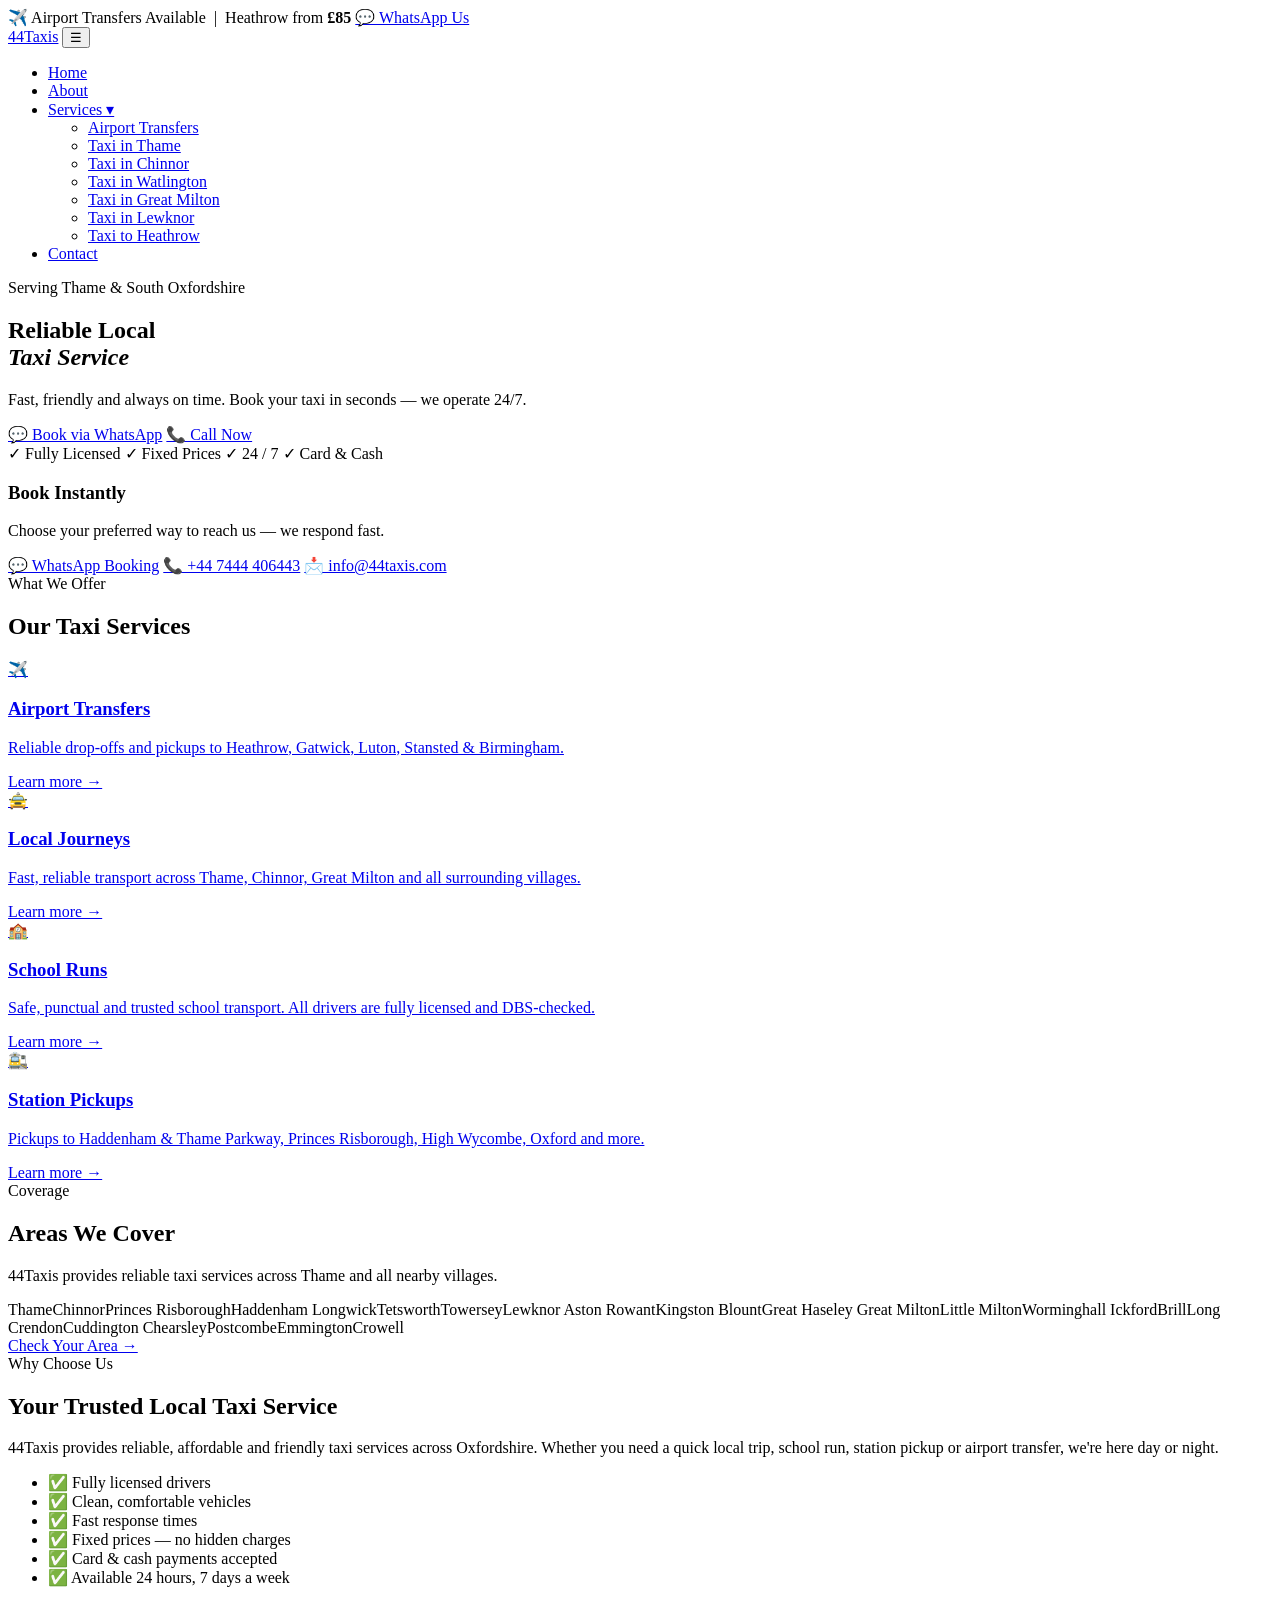
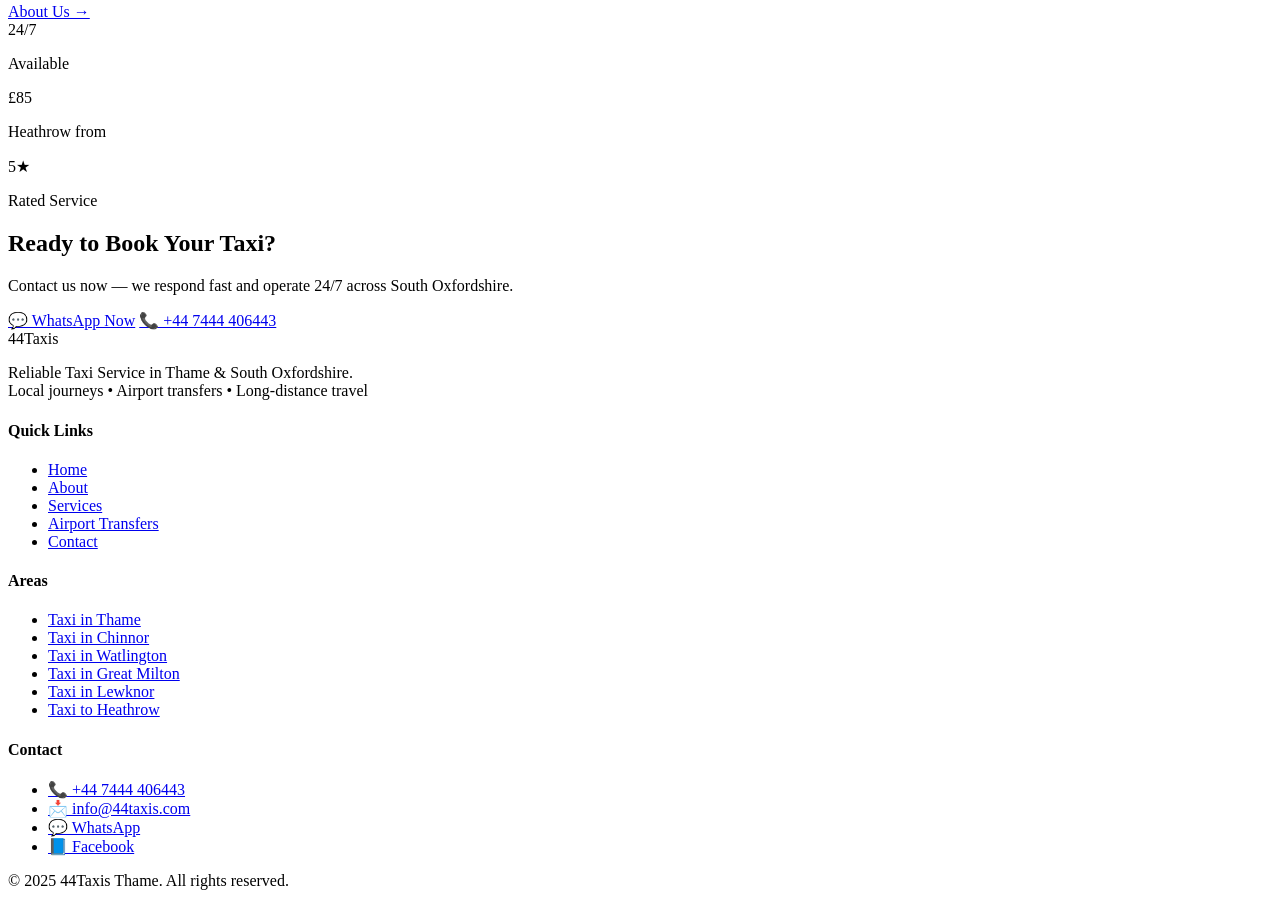
==== index.html @ aa6bec5b "Rename index-1.html to index.html" ====
<!DOCTYPE html>
<html lang="en">
<head>
  <meta charset="UTF-8" />
  <meta name="viewport" content="width=device-width, initial-scale=1.0"/>
  <title>44Taxis Thame – Reliable Local Taxi Service in Oxfordshire</title>
  <meta name="description" content="Fast, friendly and always on time. Book your taxi in Thame, Chinnor, Watlington, Great Milton, Lewknor and airport transfers to Heathrow. Available 24/7."/>
  <link rel="preconnect" href="https://fonts.googleapis.com"/>
  <link href="https://fonts.googleapis.com/css2?family=Syne:wght@400;600;700;800&family=DM+Sans:wght@300;400;500&display=swap" rel="stylesheet"/>
  <link rel="stylesheet" href="style.css"/>
</head>
<body>

  <!-- TOP BAR -->
  <div class="topbar">
    <span>✈️ Airport Transfers Available &nbsp;|&nbsp; Heathrow from <strong>£85</strong></span>
    <a href="https://wa.me/447444406443" class="topbar-wa">💬 WhatsApp Us</a>
  </div>

  <!-- NAV -->
  <header class="nav-wrap">
    <nav class="nav">
      <a href="index.html" class="logo">44<span>Taxis</span></a>
      <button class="burger" id="burger" aria-label="Menu">☰</button>
      <ul class="nav-links" id="navLinks">
        <li><a href="index.html" class="active">Home</a></li>
        <li><a href="about.html">About</a></li>
        <li class="has-drop">
          <a href="services.html">Services ▾</a>
          <ul class="dropdown">
            <li><a href="airport-transfers.html">Airport Transfers</a></li>
            <li><a href="taxi-thame.html">Taxi in Thame</a></li>
            <li><a href="taxi-chinnor.html">Taxi in Chinnor</a></li>
            <li><a href="taxi-watlington.html">Taxi in Watlington</a></li>
            <li><a href="taxi-great-milton.html">Taxi in Great Milton</a></li>
            <li><a href="taxi-lewknor.html">Taxi in Lewknor</a></li>
            <li><a href="taxi-heathrow.html">Taxi to Heathrow</a></li>
          </ul>
        </li>
        <li><a href="contact.html">Contact</a></li>
      </ul>
    </nav>
  </header>

  <!-- HERO -->
  <section class="hero">
    <div class="hero-bg"></div>
    <div class="hero-content">
      <p class="hero-tag">Serving Thame & South Oxfordshire</p>
      <h1>Reliable Local<br/><em>Taxi Service</em></h1>
      <p class="hero-sub">Fast, friendly and always on time. Book your taxi in seconds — we operate 24/7.</p>
      <div class="hero-btns">
        <a href="https://wa.me/447444406443" class="btn btn-primary">💬 Book via WhatsApp</a>
        <a href="tel:+447444406443" class="btn btn-outline">📞 Call Now</a>
      </div>
      <div class="hero-badges">
        <span>✓ Fully Licensed</span>
        <span>✓ Fixed Prices</span>
        <span>✓ 24 / 7</span>
        <span>✓ Card &amp; Cash</span>
      </div>
    </div>
    <div class="hero-card">
      <h3>Book Instantly</h3>
      <p>Choose your preferred way to reach us — we respond fast.</p>
      <a href="https://wa.me/447444406443" class="quick-book">💬 WhatsApp Booking</a>
      <a href="tel:+447444406443" class="quick-book quick-book--phone">📞 +44 7444 406443</a>
      <a href="mailto:info@44taxis.com" class="quick-book quick-book--email">📩 info@44taxis.com</a>
    </div>
  </section>

  <!-- SERVICES GRID -->
  <section class="section services-section">
    <div class="container">
      <span class="section-label">What We Offer</span>
      <h2>Our Taxi Services</h2>
      <div class="services-grid">
        <a href="airport-transfers.html" class="service-card">
          <div class="service-icon">✈️</div>
          <h3>Airport Transfers</h3>
          <p>Reliable drop-offs and pickups to Heathrow, Gatwick, Luton, Stansted & Birmingham.</p>
          <span class="card-link">Learn more →</span>
        </a>
        <a href="services.html" class="service-card">
          <div class="service-icon">🚖</div>
          <h3>Local Journeys</h3>
          <p>Fast, reliable transport across Thame, Chinnor, Great Milton and all surrounding villages.</p>
          <span class="card-link">Learn more →</span>
        </a>
        <a href="services.html" class="service-card">
          <div class="service-icon">🏫</div>
          <h3>School Runs</h3>
          <p>Safe, punctual and trusted school transport. All drivers are fully licensed and DBS-checked.</p>
          <span class="card-link">Learn more →</span>
        </a>
        <a href="services.html" class="service-card">
          <div class="service-icon">🚉</div>
          <h3>Station Pickups</h3>
          <p>Pickups to Haddenham & Thame Parkway, Princes Risborough, High Wycombe, Oxford and more.</p>
          <span class="card-link">Learn more →</span>
        </a>
      </div>
    </div>
  </section>

  <!-- AREAS -->
  <section class="section areas-section">
    <div class="container">
      <span class="section-label">Coverage</span>
      <h2>Areas We Cover</h2>
      <p class="section-sub">44Taxis provides reliable taxi services across Thame and all nearby villages.</p>
      <div class="areas-wrap">
        <div class="area-pills">
          <span>Thame</span><span>Chinnor</span><span>Princes Risborough</span><span>Haddenham</span>
          <span>Longwick</span><span>Tetsworth</span><span>Towersey</span><span>Lewknor</span>
          <span>Aston Rowant</span><span>Kingston Blount</span><span>Great Haseley</span>
          <span>Great Milton</span><span>Little Milton</span><span>Worminghall</span>
          <span>Ickford</span><span>Brill</span><span>Long Crendon</span><span>Cuddington</span>
          <span>Chearsley</span><span>Postcombe</span><span>Emmington</span><span>Crowell</span>
        </div>
        <a href="contact.html" class="btn btn-primary" style="margin-top:2rem;">Check Your Area →</a>
      </div>
    </div>
  </section>

  <!-- WHY US -->
  <section class="section why-section">
    <div class="container why-grid">
      <div class="why-text">
        <span class="section-label">Why Choose Us</span>
        <h2>Your Trusted Local Taxi Service</h2>
        <p>44Taxis provides reliable, affordable and friendly taxi services across Oxfordshire. Whether you need a quick local trip, school run, station pickup or airport transfer, we're here day or night.</p>
        <ul class="why-list">
          <li>✅ Fully licensed drivers</li>
          <li>✅ Clean, comfortable vehicles</li>
          <li>✅ Fast response times</li>
          <li>✅ Fixed prices — no hidden charges</li>
          <li>✅ Card &amp; cash payments accepted</li>
          <li>✅ Available 24 hours, 7 days a week</li>
        </ul>
        <a href="about.html" class="btn btn-primary" style="margin-top:1.5rem;">About Us →</a>
      </div>
      <div class="why-img">
        <div class="why-img-inner">
          <div class="stat"><span>24/7</span><p>Available</p></div>
          <div class="stat"><span>£85</span><p>Heathrow from</p></div>
          <div class="stat"><span>5★</span><p>Rated Service</p></div>
        </div>
      </div>
    </div>
  </section>

  <!-- CTA BANNER -->
  <section class="cta-banner">
    <div class="container">
      <h2>Ready to Book Your Taxi?</h2>
      <p>Contact us now — we respond fast and operate 24/7 across South Oxfordshire.</p>
      <div class="cta-btns">
        <a href="https://wa.me/447444406443" class="btn btn-white">💬 WhatsApp Now</a>
        <a href="tel:+447444406443" class="btn btn-outline-white">📞 +44 7444 406443</a>
      </div>
    </div>
  </section>

  <!-- FOOTER -->
  <footer class="footer">
    <div class="container footer-grid">
      <div>
        <div class="logo footer-logo">44<span>Taxis</span></div>
        <p>Reliable Taxi Service in Thame &amp; South Oxfordshire.<br/>Local journeys • Airport transfers • Long-distance travel</p>
      </div>
      <div>
        <h4>Quick Links</h4>
        <ul>
          <li><a href="index.html">Home</a></li>
          <li><a href="about.html">About</a></li>
          <li><a href="services.html">Services</a></li>
          <li><a href="airport-transfers.html">Airport Transfers</a></li>
          <li><a href="contact.html">Contact</a></li>
        </ul>
      </div>
      <div>
        <h4>Areas</h4>
        <ul>
          <li><a href="taxi-thame.html">Taxi in Thame</a></li>
          <li><a href="taxi-chinnor.html">Taxi in Chinnor</a></li>
          <li><a href="taxi-watlington.html">Taxi in Watlington</a></li>
          <li><a href="taxi-great-milton.html">Taxi in Great Milton</a></li>
          <li><a href="taxi-lewknor.html">Taxi in Lewknor</a></li>
          <li><a href="taxi-heathrow.html">Taxi to Heathrow</a></li>
        </ul>
      </div>
      <div>
        <h4>Contact</h4>
        <ul>
          <li><a href="tel:+447444406443">📞 +44 7444 406443</a></li>
          <li><a href="mailto:info@44taxis.com">📩 info@44taxis.com</a></li>
          <li><a href="https://wa.me/447444406443">💬 WhatsApp</a></li>
          <li><a href="https://www.facebook.com/44taxiservices/">📘 Facebook</a></li>
        </ul>
      </div>
    </div>
    <div class="footer-bottom">
      <p>© 2025 44Taxis Thame. All rights reserved.</p>
    </div>
  </footer>

  <script src="main.js"></script>
</body>
</html>
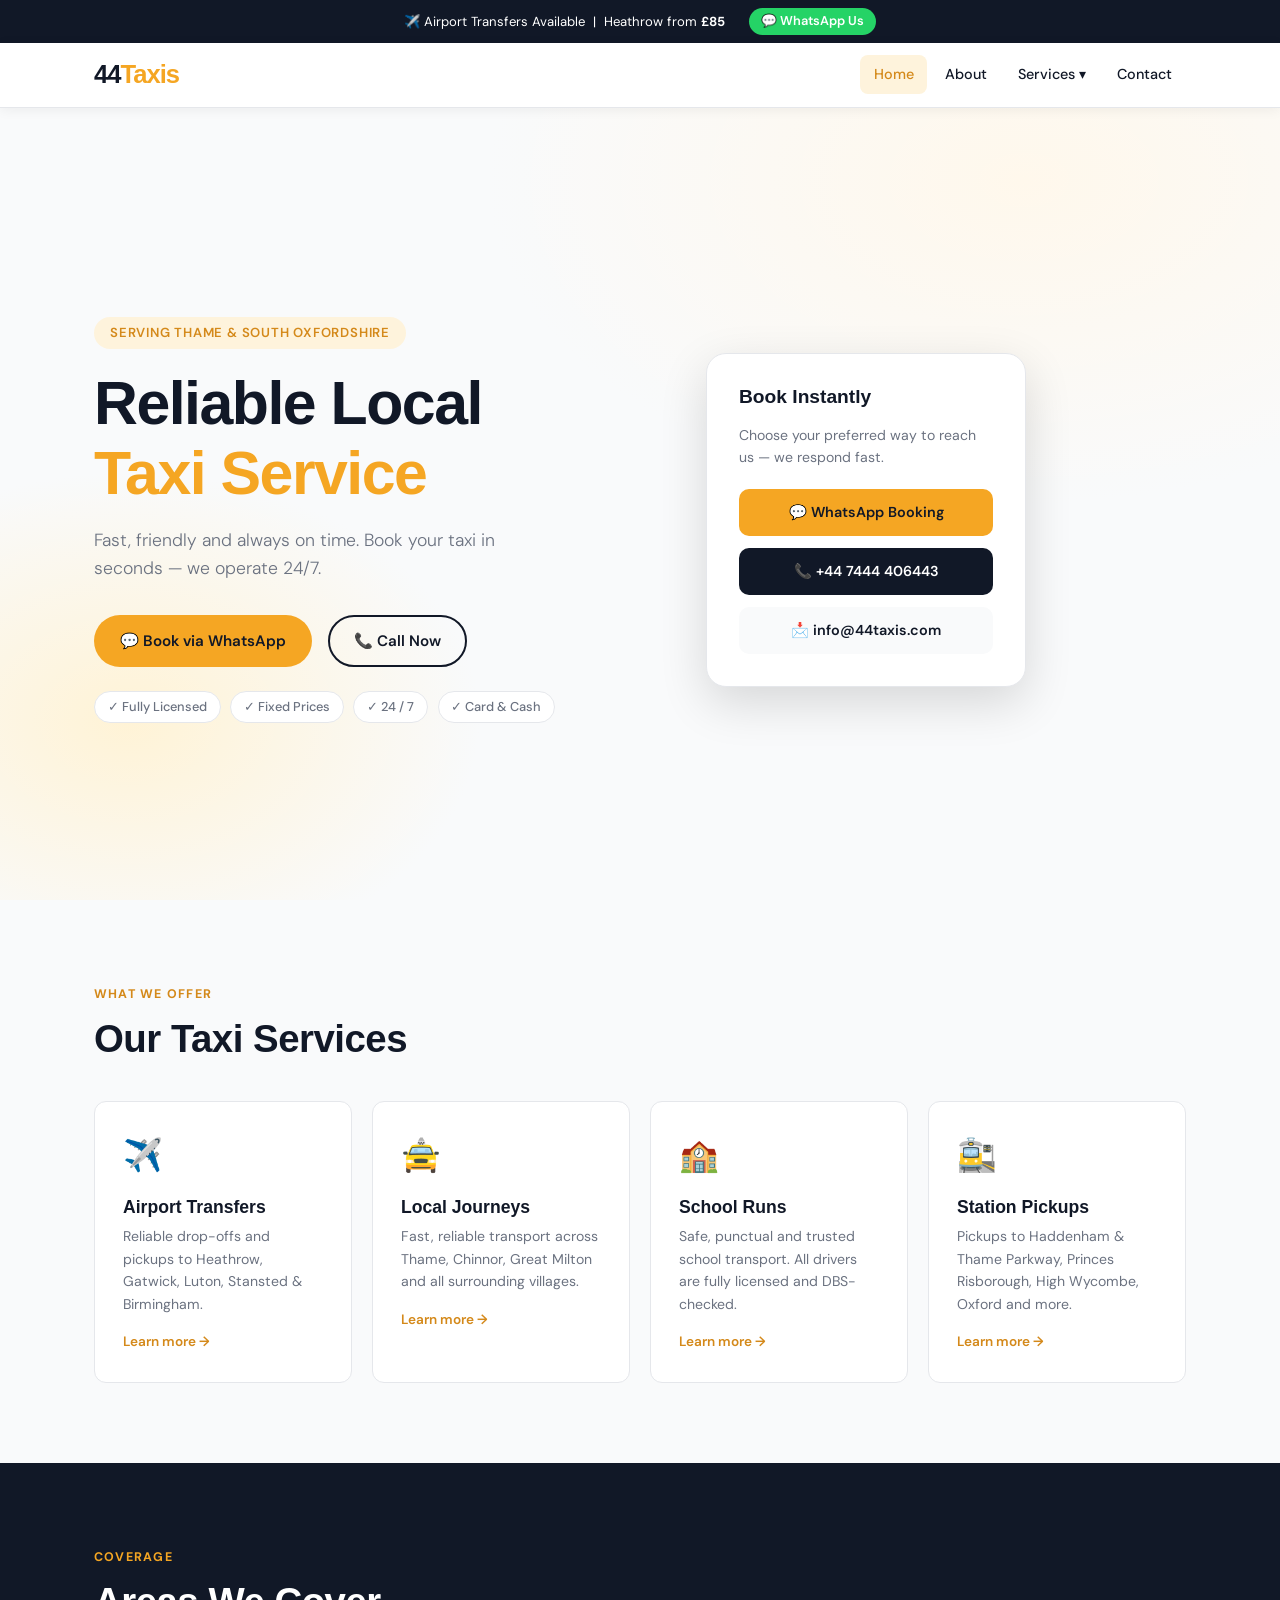
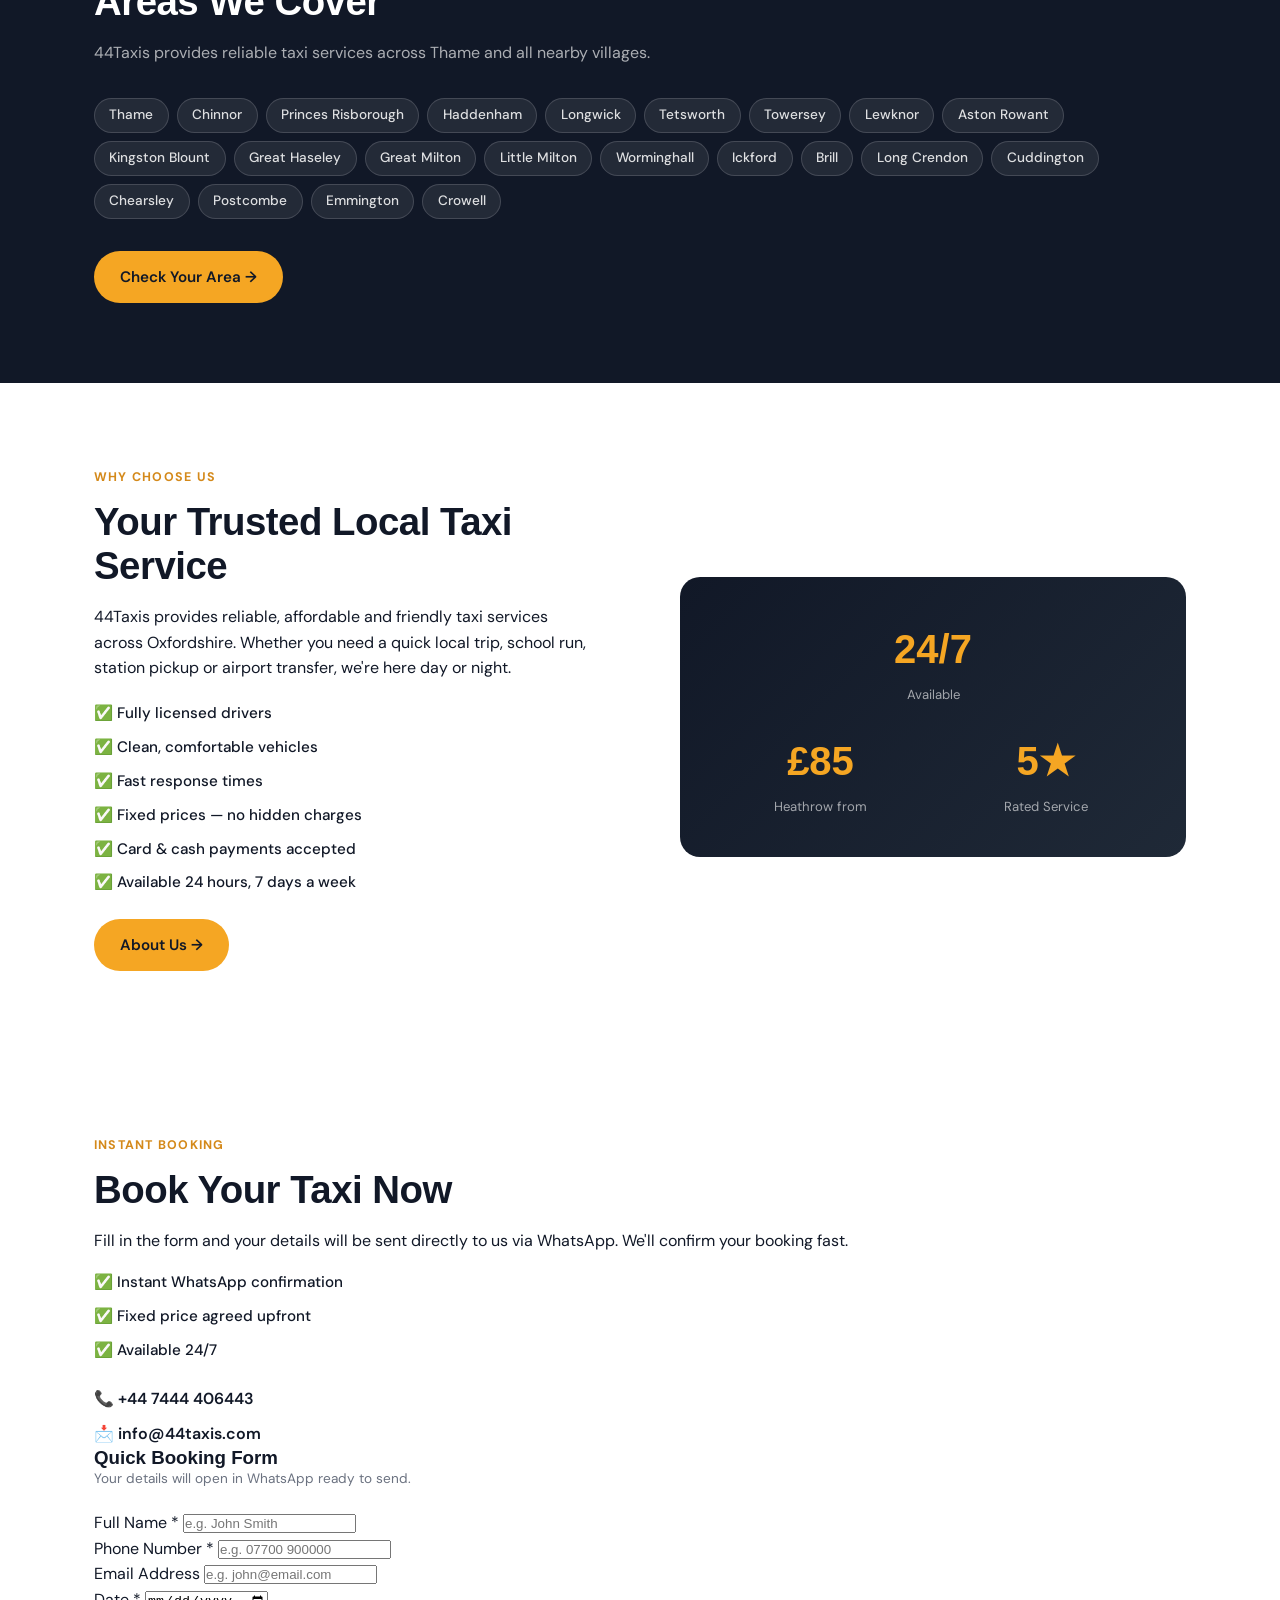
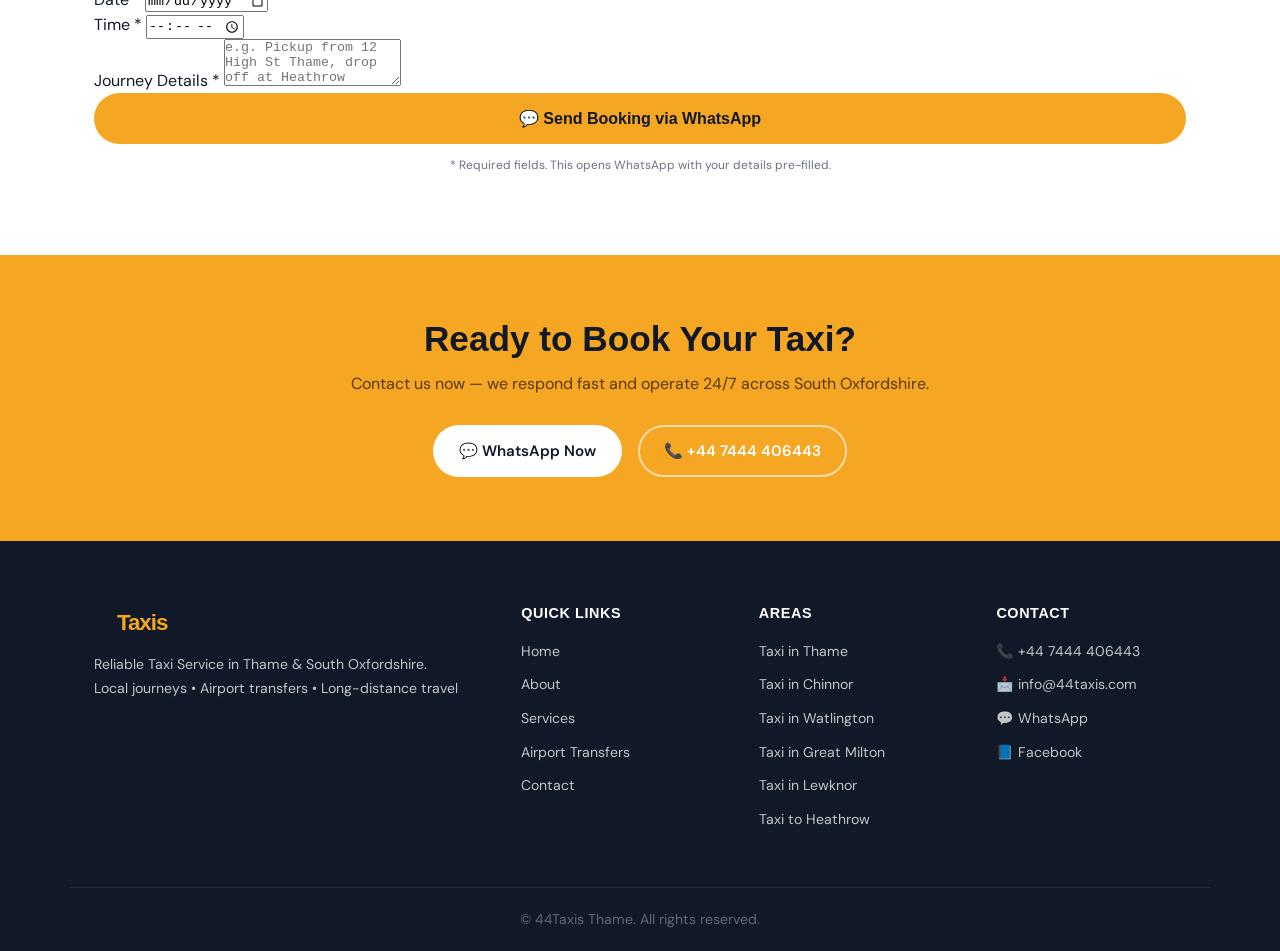
==== commit 0e501f6d: "Add files via upload" ====
--- a/index.html
+++ b/index.html
@@ -150,6 +150,60 @@
     </div>
   </section>
 
+  <!-- BOOKING FORM -->
+  <section class="section booking-section">
+    <div class="container">
+      <div class="booking-wrap">
+        <div class="booking-info">
+          <span class="section-label">Instant Booking</span>
+          <h2>Book Your Taxi Now</h2>
+          <p>Fill in the form and your details will be sent directly to us via WhatsApp. We'll confirm your booking fast.</p>
+          <ul class="why-list" style="margin-top:1rem;">
+            <li>✅ Instant WhatsApp confirmation</li>
+            <li>✅ Fixed price agreed upfront</li>
+            <li>✅ Available 24/7</li>
+          </ul>
+          <div style="margin-top:1.5rem; display:flex; flex-direction:column; gap:0.6rem;">
+            <a href="tel:+447444406443" style="font-weight:600; color:var(--dark);">📞 +44 7444 406443</a>
+            <a href="mailto:info@44taxis.com" style="font-weight:600; color:var(--dark);">📩 info@44taxis.com</a>
+          </div>
+        </div>
+        <div class="booking-form-card">
+          <h3>Quick Booking Form</h3>
+          <p style="font-size:0.85rem; color:var(--grey); margin-bottom:1.25rem;">Your details will open in WhatsApp ready to send.</p>
+          <div class="form-group">
+            <label for="bk-name">Full Name *</label>
+            <input type="text" id="bk-name" placeholder="e.g. John Smith"/>
+          </div>
+          <div class="form-group">
+            <label for="bk-phone">Phone Number *</label>
+            <input type="tel" id="bk-phone" placeholder="e.g. 07700 900000"/>
+          </div>
+          <div class="form-group">
+            <label for="bk-email">Email Address</label>
+            <input type="email" id="bk-email" placeholder="e.g. john@email.com"/>
+          </div>
+          <div class="form-row">
+            <div class="form-group">
+              <label for="bk-date">Date *</label>
+              <input type="date" id="bk-date"/>
+            </div>
+            <div class="form-group">
+              <label for="bk-time">Time *</label>
+              <input type="time" id="bk-time"/>
+            </div>
+          </div>
+          <div class="form-group">
+            <label for="bk-msg">Journey Details *</label>
+            <textarea id="bk-msg" rows="3" placeholder="e.g. Pickup from 12 High St Thame, drop off at Heathrow Terminal 5"></textarea>
+          </div>
+          <button onclick="sendWhatsApp()" class="btn btn-primary" style="width:100%; justify-content:center; font-size:1rem; padding:0.85rem;">💬 Send Booking via WhatsApp</button>
+          <p style="font-size:0.75rem; color:var(--grey); margin-top:0.75rem; text-align:center;">* Required fields. This opens WhatsApp with your details pre-filled.</p>
+        </div>
+      </div>
+    </div>
+  </section>
+
   <!-- CTA BANNER -->
   <section class="cta-banner">
     <div class="container">
@@ -201,10 +255,38 @@
       </div>
     </div>
     <div class="footer-bottom">
-      <p>© 2025 44Taxis Thame. All rights reserved.</p>
+      <p>© 44Taxis Thame. All rights reserved.</p>
     </div>
   </footer>
 
   <script src="main.js"></script>
+  <script>
+    function sendWhatsApp() {
+      const name    = document.getElementById('bk-name').value.trim();
+      const phone   = document.getElementById('bk-phone').value.trim();
+      const email   = document.getElementById('bk-email').value.trim();
+      const date    = document.getElementById('bk-date').value;
+      const time    = document.getElementById('bk-time').value;
+      const msg     = document.getElementById('bk-msg').value.trim();
+
+      if (!name || !phone || !date || !time || !msg) {
+        alert('Please fill in all required fields (Name, Phone, Date, Time and Journey Details).');
+        return;
+      }
+
+      const formatted = `Hi 44Taxis! I'd like to book a taxi 🚖
+
+👤 Name: ${name}
+📞 Phone: ${phone}${email ? '\n📩 Email: ' + email : ''}
+📅 Date: ${date}
+🕐 Time: ${time}
+📍 Journey: ${msg}
+
+Please confirm availability and price. Thank you!`;
+
+      const url = 'https://wa.me/447444406443?text=' + encodeURIComponent(formatted);
+      window.open(url, '_blank');
+    }
+  </script>
 </body>
 </html>
--- a/style.css
+++ b/style.css
@@ -0,0 +1,451 @@
+/* =============================================
+   44TAXIS — GLOBAL STYLESHEET
+   ============================================= */
+
+:root {
+  --black: #0d0d0d;
+  --dark: #111827;
+  --gold: #f5a623;
+  --gold-dark: #d4891a;
+  --gold-light: #fef3dc;
+  --white: #ffffff;
+  --grey: #6b7280;
+  --light: #f9fafb;
+  --border: #e5e7eb;
+  --radius: 12px;
+  --shadow: 0 4px 24px rgba(0,0,0,0.08);
+  --shadow-lg: 0 16px 48px rgba(0,0,0,0.14);
+}
+
+*, *::before, *::after { box-sizing: border-box; margin: 0; padding: 0; }
+
+html { scroll-behavior: smooth; }
+
+body {
+  font-family: 'DM Sans', sans-serif;
+  color: var(--dark);
+  background: var(--white);
+  line-height: 1.6;
+}
+
+h1, h2, h3, h4 { font-family: 'Syne', sans-serif; line-height: 1.15; }
+
+a { color: inherit; text-decoration: none; }
+
+ul { list-style: none; }
+
+img { max-width: 100%; display: block; }
+
+.container { max-width: 1140px; margin: 0 auto; padding: 0 1.5rem; }
+
+/* ---- TOP BAR ---- */
+.topbar {
+  background: var(--dark);
+  color: var(--white);
+  font-size: 0.82rem;
+  padding: 0.5rem 1.5rem;
+  display: flex;
+  justify-content: center;
+  align-items: center;
+  gap: 1.5rem;
+  flex-wrap: wrap;
+  text-align: center;
+}
+.topbar-wa {
+  background: #25d366;
+  color: #fff;
+  padding: 0.2rem 0.75rem;
+  border-radius: 20px;
+  font-weight: 600;
+  font-size: 0.8rem;
+  white-space: nowrap;
+}
+
+/* ---- NAV ---- */
+.nav-wrap {
+  position: sticky;
+  top: 0;
+  z-index: 100;
+  background: var(--white);
+  border-bottom: 1px solid var(--border);
+  box-shadow: 0 2px 12px rgba(0,0,0,0.06);
+}
+.nav {
+  max-width: 1140px;
+  margin: 0 auto;
+  padding: 0 1.5rem;
+  display: flex;
+  align-items: center;
+  justify-content: space-between;
+  height: 64px;
+}
+.logo {
+  font-family: 'Syne', sans-serif;
+  font-weight: 800;
+  font-size: 1.6rem;
+  color: var(--dark);
+  letter-spacing: -1px;
+}
+.logo span { color: var(--gold); }
+.footer-logo { font-size: 1.4rem; margin-bottom: 0.75rem; }
+
+.nav-links {
+  display: flex;
+  align-items: center;
+  gap: 0.25rem;
+}
+.nav-links > li { position: relative; }
+.nav-links a {
+  display: block;
+  padding: 0.5rem 0.85rem;
+  font-size: 0.9rem;
+  font-weight: 500;
+  border-radius: 8px;
+  transition: background 0.2s, color 0.2s;
+  color: var(--dark);
+}
+.nav-links a:hover, .nav-links a.active {
+  background: var(--gold-light);
+  color: var(--gold-dark);
+}
+
+/* dropdown */
+.has-drop .dropdown {
+  display: none;
+  position: absolute;
+  top: calc(100% + 4px);
+  left: 0;
+  background: var(--white);
+  border: 1px solid var(--border);
+  border-radius: var(--radius);
+  box-shadow: var(--shadow-lg);
+  min-width: 220px;
+  z-index: 200;
+  padding: 0.5rem;
+}
+.has-drop:hover .dropdown { display: block; }
+.dropdown li a {
+  padding: 0.5rem 0.75rem;
+  font-size: 0.88rem;
+  border-radius: 6px;
+  color: var(--dark);
+}
+.dropdown li a:hover { background: var(--gold-light); color: var(--gold-dark); }
+
+.burger {
+  display: none;
+  background: none;
+  border: none;
+  font-size: 1.4rem;
+  cursor: pointer;
+  color: var(--dark);
+}
+
+/* ---- BUTTONS ---- */
+.btn {
+  display: inline-flex;
+  align-items: center;
+  gap: 0.4rem;
+  padding: 0.75rem 1.5rem;
+  border-radius: 50px;
+  font-weight: 600;
+  font-size: 0.95rem;
+  transition: all 0.2s;
+  cursor: pointer;
+  border: 2px solid transparent;
+}
+.btn-primary {
+  background: var(--gold);
+  color: var(--dark);
+}
+.btn-primary:hover { background: var(--gold-dark); color: #fff; }
+
+.btn-outline {
+  border-color: var(--dark);
+  color: var(--dark);
+  background: transparent;
+}
+.btn-outline:hover { background: var(--dark); color: #fff; }
+
+.btn-white {
+  background: var(--white);
+  color: var(--dark);
+}
+.btn-white:hover { background: var(--gold); }
+
+.btn-outline-white {
+  border-color: rgba(255,255,255,0.6);
+  color: var(--white);
+  background: transparent;
+}
+.btn-outline-white:hover { background: rgba(255,255,255,0.15); }
+
+/* ---- HERO ---- */
+.hero {
+  position: relative;
+  min-height: 88vh;
+  display: flex;
+  align-items: center;
+  padding: 5rem 1.5rem 3rem;
+  max-width: 1140px;
+  margin: 0 auto;
+  gap: 2rem;
+}
+.hero-bg {
+  position: fixed;
+  inset: 0;
+  z-index: -1;
+  background:
+    radial-gradient(ellipse 70% 60% at 80% 20%, #fff8ec 0%, transparent 60%),
+    radial-gradient(ellipse 50% 50% at 10% 80%, #fff3d6 0%, transparent 55%),
+    #f9fafb;
+}
+.hero-content { flex: 1; max-width: 580px; }
+.hero-tag {
+  display: inline-block;
+  background: var(--gold-light);
+  color: var(--gold-dark);
+  font-size: 0.82rem;
+  font-weight: 600;
+  letter-spacing: 0.06em;
+  text-transform: uppercase;
+  padding: 0.35rem 1rem;
+  border-radius: 20px;
+  margin-bottom: 1.25rem;
+}
+.hero-content h1 {
+  font-size: clamp(2.4rem, 5vw, 3.8rem);
+  font-weight: 800;
+  letter-spacing: -1.5px;
+  margin-bottom: 1.1rem;
+  color: var(--dark);
+}
+.hero-content h1 em {
+  font-style: normal;
+  color: var(--gold);
+  display: block;
+}
+.hero-sub {
+  font-size: 1.1rem;
+  color: var(--grey);
+  margin-bottom: 2rem;
+  max-width: 440px;
+  font-weight: 300;
+}
+.hero-btns { display: flex; gap: 1rem; flex-wrap: wrap; margin-bottom: 1.5rem; }
+.hero-badges {
+  display: flex;
+  gap: 0.6rem;
+  flex-wrap: wrap;
+}
+.hero-badges span {
+  font-size: 0.8rem;
+  font-weight: 500;
+  color: var(--grey);
+  background: var(--white);
+  border: 1px solid var(--border);
+  padding: 0.3rem 0.8rem;
+  border-radius: 20px;
+}
+
+/* hero booking card */
+.hero-card {
+  background: var(--white);
+  border: 1px solid var(--border);
+  border-radius: 20px;
+  box-shadow: var(--shadow-lg);
+  padding: 2rem;
+  min-width: 260px;
+  max-width: 320px;
+  display: flex;
+  flex-direction: column;
+  gap: 0.75rem;
+}
+.hero-card h3 {
+  font-size: 1.2rem;
+  margin-bottom: 0.25rem;
+}
+.hero-card p { font-size: 0.88rem; color: var(--grey); margin-bottom: 0.5rem; }
+
+.quick-book {
+  display: block;
+  text-align: center;
+  padding: 0.75rem 1rem;
+  border-radius: 10px;
+  font-weight: 600;
+  font-size: 0.9rem;
+  background: var(--gold);
+  color: var(--dark);
+  transition: all 0.2s;
+}
+.quick-book:hover { background: var(--gold-dark); color: #fff; }
+.quick-book--phone { background: var(--dark); color: #fff; }
+.quick-book--phone:hover { background: #1f2937; }
+.quick-book--email { background: var(--light); color: var(--dark); }
+.quick-book--email:hover { background: var(--border); }
+
+/* ---- SECTIONS ---- */
+.section { padding: 5rem 0; }
+.section-label {
+  display: inline-block;
+  font-size: 0.78rem;
+  font-weight: 700;
+  letter-spacing: 0.1em;
+  text-transform: uppercase;
+  color: var(--gold-dark);
+  margin-bottom: 0.75rem;
+}
+.section h2 {
+  font-size: clamp(1.8rem, 3vw, 2.6rem);
+  font-weight: 800;
+  letter-spacing: -0.5px;
+  margin-bottom: 1rem;
+}
+.section-sub { color: var(--grey); max-width: 560px; margin-bottom: 2rem; }
+
+/* services */
+.services-section { background: var(--light); }
+.services-grid {
+  display: grid;
+  grid-template-columns: repeat(auto-fit, minmax(240px, 1fr));
+  gap: 1.25rem;
+  margin-top: 2.5rem;
+}
+.service-card {
+  background: var(--white);
+  border: 1px solid var(--border);
+  border-radius: var(--radius);
+  padding: 1.75rem;
+  transition: all 0.2s;
+  display: block;
+}
+.service-card:hover {
+  border-color: var(--gold);
+  box-shadow: var(--shadow);
+  transform: translateY(-3px);
+}
+.service-icon { font-size: 2rem; margin-bottom: 1rem; }
+.service-card h3 { font-size: 1.1rem; margin-bottom: 0.5rem; }
+.service-card p { font-size: 0.88rem; color: var(--grey); line-height: 1.6; }
+.card-link { display: inline-block; margin-top: 1rem; font-size: 0.85rem; font-weight: 600; color: var(--gold-dark); }
+
+/* areas */
+.areas-section { background: var(--dark); color: var(--white); }
+.areas-section h2 { color: var(--white); }
+.areas-section .section-label { color: var(--gold); }
+.areas-section .section-sub { color: rgba(255,255,255,0.65); }
+.area-pills { display: flex; flex-wrap: wrap; gap: 0.5rem; }
+.area-pills span {
+  background: rgba(255,255,255,0.08);
+  border: 1px solid rgba(255,255,255,0.15);
+  color: rgba(255,255,255,0.85);
+  padding: 0.35rem 0.9rem;
+  border-radius: 20px;
+  font-size: 0.85rem;
+  font-weight: 500;
+}
+
+/* why */
+.why-section { background: var(--white); }
+.why-grid { display: grid; grid-template-columns: 1fr 1fr; gap: 5rem; align-items: center; }
+.why-list { display: flex; flex-direction: column; gap: 0.6rem; margin-top: 1.25rem; }
+.why-list li { font-size: 0.95rem; font-weight: 500; }
+.why-img-inner {
+  background: linear-gradient(135deg, var(--dark) 0%, #1f2937 100%);
+  border-radius: 20px;
+  padding: 2.5rem;
+  display: grid;
+  grid-template-columns: 1fr 1fr;
+  gap: 1.5rem;
+}
+.why-img-inner .stat:first-child { grid-column: 1 / -1; }
+.stat { text-align: center; }
+.stat span { font-family: 'Syne', sans-serif; font-size: 2.5rem; font-weight: 800; color: var(--gold); display: block; }
+.stat p { font-size: 0.82rem; color: rgba(255,255,255,0.6); margin-top: 0.2rem; }
+
+/* CTA BANNER */
+.cta-banner {
+  background: var(--gold);
+  padding: 4rem 1.5rem;
+  text-align: center;
+}
+.cta-banner h2 { font-size: clamp(1.6rem, 3vw, 2.2rem); font-weight: 800; margin-bottom: 0.75rem; color: var(--dark); }
+.cta-banner p { color: rgba(0,0,0,0.65); margin-bottom: 1.75rem; font-size: 1rem; }
+.cta-btns { display: flex; gap: 1rem; justify-content: center; flex-wrap: wrap; }
+
+/* ---- PAGE HERO (inner pages) ---- */
+.page-hero {
+  background: var(--dark);
+  color: var(--white);
+  padding: 5rem 1.5rem 4rem;
+  text-align: center;
+}
+.page-hero .section-label { color: var(--gold); }
+.page-hero h1 { font-size: clamp(2rem, 4vw, 3rem); color: var(--white); margin-bottom: 1rem; }
+.page-hero p { color: rgba(255,255,255,0.7); max-width: 560px; margin: 0 auto; font-size: 1rem; }
+
+/* ---- CONTENT SECTION ---- */
+.content-section { padding: 4rem 0; }
+.content-section h2 { margin-bottom: 1rem; font-size: 1.7rem; }
+.content-section h3 { font-size: 1.2rem; margin: 1.5rem 0 0.5rem; color: var(--gold-dark); }
+.content-section p { color: var(--grey); margin-bottom: 1rem; line-height: 1.75; }
+.content-section ul li { padding: 0.35rem 0; font-size: 0.95rem; color: var(--grey); }
+.content-section ul li::before { content: "✓ "; color: var(--gold-dark); font-weight: 700; }
+
+.two-col { display: grid; grid-template-columns: 1fr 1fr; gap: 4rem; align-items: start; }
+
+/* ---- CONTACT PAGE ---- */
+.contact-grid { display: grid; grid-template-columns: 1fr 1fr; gap: 3rem; padding: 4rem 0; }
+.contact-item {
+  background: var(--light);
+  border-radius: var(--radius);
+  padding: 1.75rem;
+  display: flex;
+  gap: 1rem;
+  align-items: flex-start;
+}
+.contact-item-icon { font-size: 1.8rem; }
+.contact-item h3 { font-size: 1rem; margin-bottom: 0.3rem; }
+.contact-item a { color: var(--gold-dark); font-weight: 600; }
+.contact-item a:hover { text-decoration: underline; }
+
+/* ---- FOOTER ---- */
+.footer {
+  background: var(--dark);
+  color: rgba(255,255,255,0.75);
+  padding: 4rem 0 0;
+}
+.footer-grid {
+  display: grid;
+  grid-template-columns: 2fr 1fr 1fr 1fr;
+  gap: 3rem;
+  padding-bottom: 3rem;
+  border-bottom: 1px solid rgba(255,255,255,0.08);
+}
+.footer h4 { font-size: 0.9rem; font-weight: 700; color: var(--white); margin-bottom: 1rem; letter-spacing: 0.04em; text-transform: uppercase; }
+.footer ul li { margin-bottom: 0.5rem; }
+.footer ul a { font-size: 0.88rem; transition: color 0.2s; }
+.footer ul a:hover { color: var(--gold); }
+.footer p { font-size: 0.88rem; line-height: 1.7; }
+.footer-bottom { text-align: center; padding: 1.25rem; font-size: 0.8rem; color: rgba(255,255,255,0.35); }
+
+/* ---- RESPONSIVE ---- */
+@media (max-width: 900px) {
+  .hero { flex-direction: column; min-height: auto; padding-top: 3rem; }
+  .hero-card { max-width: 100%; width: 100%; }
+  .why-grid, .two-col, .contact-grid { grid-template-columns: 1fr; }
+  .footer-grid { grid-template-columns: 1fr 1fr; }
+}
+
+@media (max-width: 640px) {
+  .nav-links { display: none; flex-direction: column; position: absolute; top: 64px; left: 0; right: 0; background: var(--white); border-bottom: 1px solid var(--border); padding: 1rem; gap: 0; box-shadow: var(--shadow); }
+  .nav-links.open { display: flex; }
+  .nav-links > li { width: 100%; }
+  .nav-links a { padding: 0.75rem 1rem; }
+  .has-drop .dropdown { position: static; box-shadow: none; border: none; padding-left: 1rem; }
+  .has-drop:hover .dropdown { display: none; }
+  .has-drop.open .dropdown { display: block; }
+  .burger { display: block; }
+  .footer-grid { grid-template-columns: 1fr; }
+  .services-grid { grid-template-columns: 1fr; }
+}
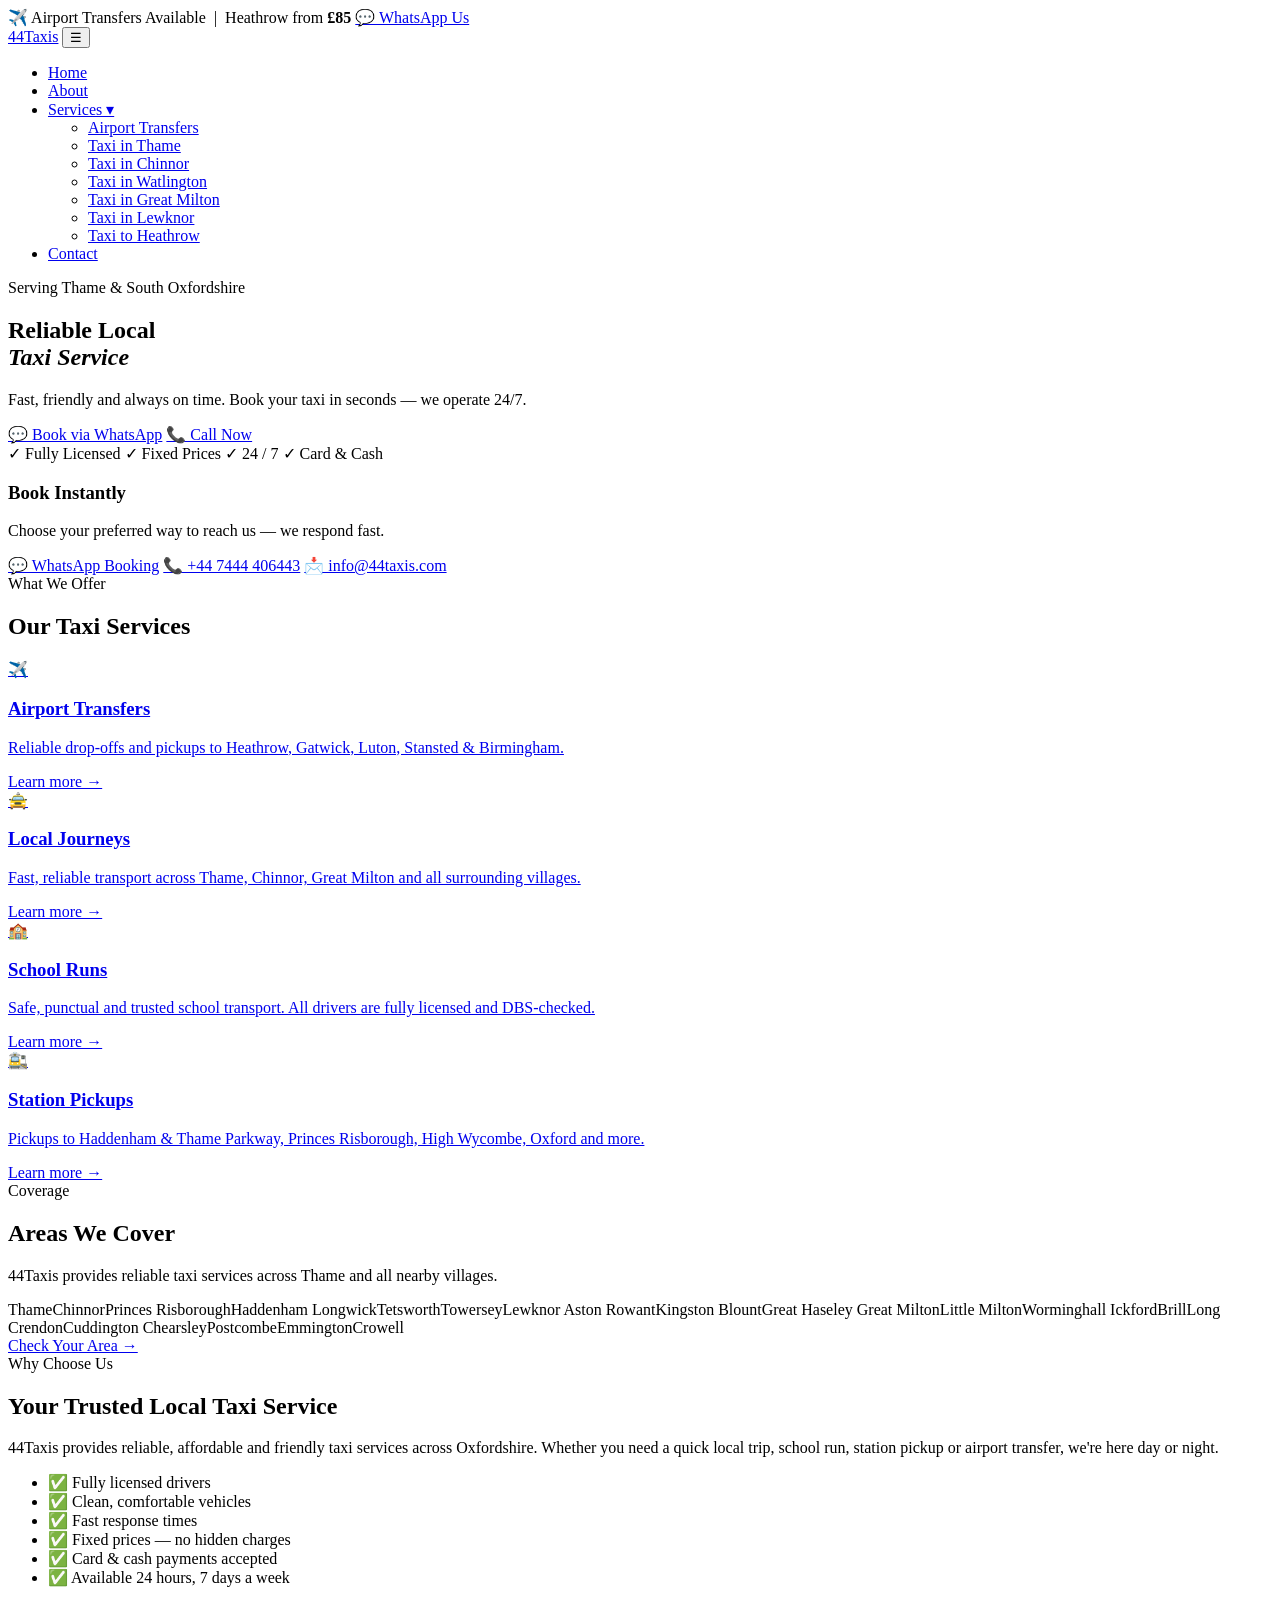
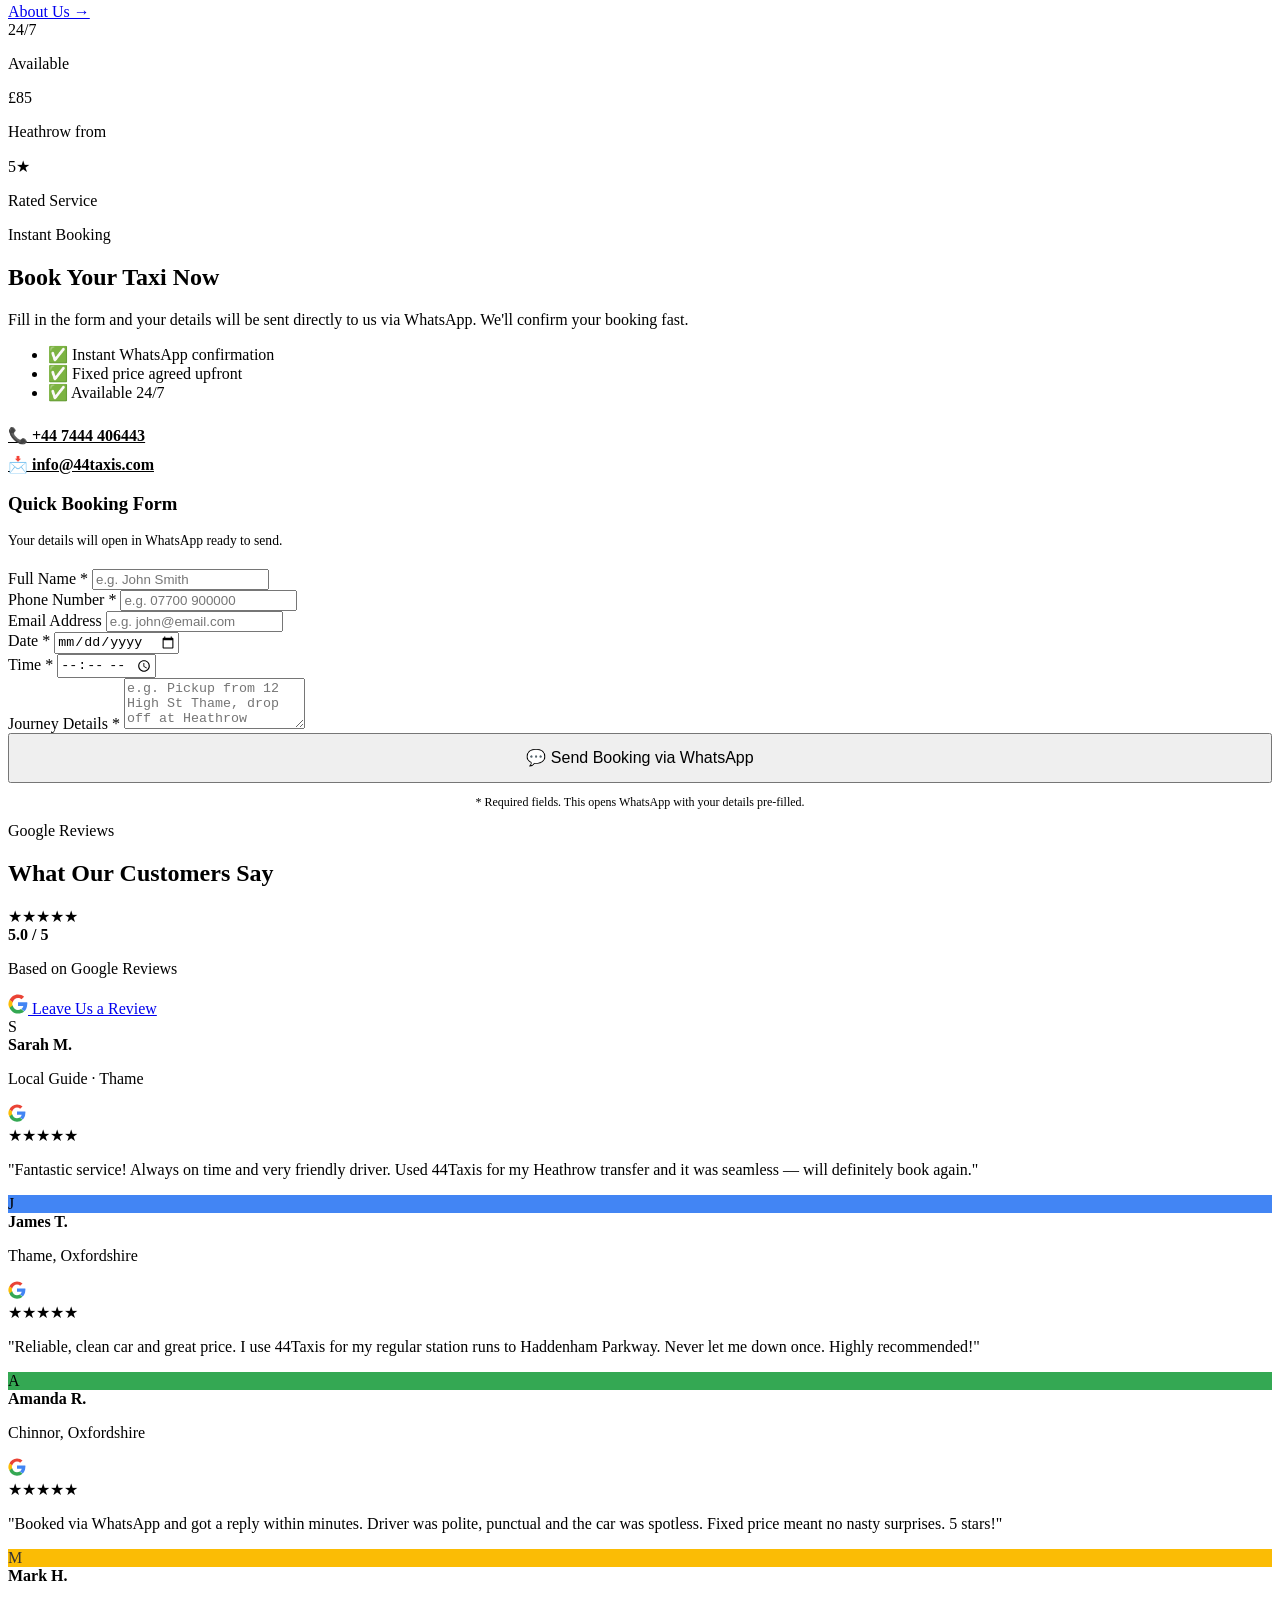
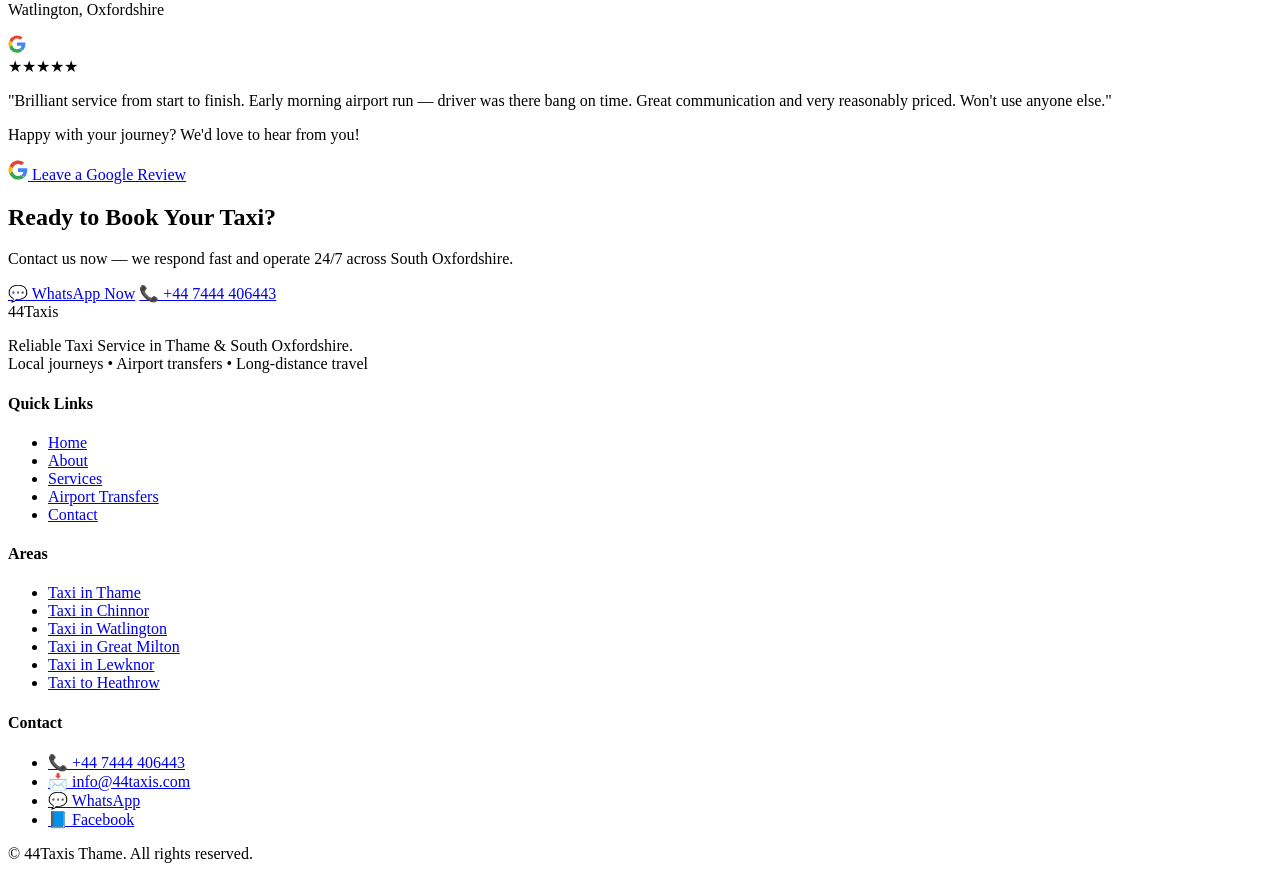
==== commit 8c7cdd59: "Rename index-1.html to index.html" ====
--- a/index.html
+++ b/index.html
@@ -204,6 +204,92 @@
     </div>
   </section>
 
+  <!-- GOOGLE REVIEWS -->
+  <section class="section reviews-section">
+    <div class="container">
+      <div class="reviews-header">
+        <div>
+          <span class="section-label">Google Reviews</span>
+          <h2>What Our Customers Say</h2>
+          <div class="overall-rating">
+            <span class="stars-big">★★★★★</span>
+            <div>
+              <strong>5.0 / 5</strong>
+              <p>Based on Google Reviews</p>
+            </div>
+          </div>
+        </div>
+        <a href="https://g.page/r/CYEmPUdKWhR3EBM/review" target="_blank" rel="noopener" class="leave-review-btn">
+          <svg width="20" height="20" viewBox="0 0 48 48" xmlns="http://www.w3.org/2000/svg"><path fill="#EA4335" d="M24 9.5c3.5 0 6.3 1.2 8.4 3.2l6.3-6.3C34.9 2.9 29.8 1 24 1 14.8 1 7 6.7 3.7 14.6l7.4 5.7C12.8 14.1 17.9 9.5 24 9.5z"/><path fill="#4285F4" d="M46.5 24.5c0-1.6-.1-3.1-.4-4.5H24v8.5h12.7c-.6 3-2.3 5.5-4.8 7.2l7.4 5.7c4.3-4 6.8-9.9 6.8-16.9z"/><path fill="#FBBC05" d="M11.1 28.3c-.5-1.4-.8-2.8-.8-4.3s.3-2.9.8-4.3l-7.4-5.7C2.1 17 1 20.4 1 24s1.1 7 3.7 9.9l7.4-5.6z"/><path fill="#34A853" d="M24 47c6 0 11-2 14.6-5.3l-7.4-5.7c-2 1.3-4.5 2.1-7.2 2.1-6.1 0-11.2-4.6-12.9-10.8l-7.4 5.7C7 41.3 14.8 47 24 47z"/><path fill="none" d="M1 1h46v46H1z"/></svg>
+          Leave Us a Review
+        </a>
+      </div>
+
+      <div class="reviews-grid">
+        <!-- Review 1 -->
+        <div class="review-card">
+          <div class="review-top">
+            <div class="reviewer-avatar">S</div>
+            <div>
+              <strong>Sarah M.</strong>
+              <p class="review-date">Local Guide · Thame</p>
+            </div>
+            <svg class="google-g" width="18" height="18" viewBox="0 0 48 48"><path fill="#EA4335" d="M24 9.5c3.5 0 6.3 1.2 8.4 3.2l6.3-6.3C34.9 2.9 29.8 1 24 1 14.8 1 7 6.7 3.7 14.6l7.4 5.7C12.8 14.1 17.9 9.5 24 9.5z"/><path fill="#4285F4" d="M46.5 24.5c0-1.6-.1-3.1-.4-4.5H24v8.5h12.7c-.6 3-2.3 5.5-4.8 7.2l7.4 5.7c4.3-4 6.8-9.9 6.8-16.9z"/><path fill="#FBBC05" d="M11.1 28.3c-.5-1.4-.8-2.8-.8-4.3s.3-2.9.8-4.3l-7.4-5.7C2.1 17 1 20.4 1 24s1.1 7 3.7 9.9l7.4-5.6z"/><path fill="#34A853" d="M24 47c6 0 11-2 14.6-5.3l-7.4-5.7c-2 1.3-4.5 2.1-7.2 2.1-6.1 0-11.2-4.6-12.9-10.8l-7.4 5.7C7 41.3 14.8 47 24 47z"/></svg>
+          </div>
+          <div class="review-stars">★★★★★</div>
+          <p class="review-text">"Fantastic service! Always on time and very friendly driver. Used 44Taxis for my Heathrow transfer and it was seamless — will definitely book again."</p>
+        </div>
+        <!-- Review 2 -->
+        <div class="review-card">
+          <div class="review-top">
+            <div class="reviewer-avatar" style="background:#4285F4;">J</div>
+            <div>
+              <strong>James T.</strong>
+              <p class="review-date">Thame, Oxfordshire</p>
+            </div>
+            <svg class="google-g" width="18" height="18" viewBox="0 0 48 48"><path fill="#EA4335" d="M24 9.5c3.5 0 6.3 1.2 8.4 3.2l6.3-6.3C34.9 2.9 29.8 1 24 1 14.8 1 7 6.7 3.7 14.6l7.4 5.7C12.8 14.1 17.9 9.5 24 9.5z"/><path fill="#4285F4" d="M46.5 24.5c0-1.6-.1-3.1-.4-4.5H24v8.5h12.7c-.6 3-2.3 5.5-4.8 7.2l7.4 5.7c4.3-4 6.8-9.9 6.8-16.9z"/><path fill="#FBBC05" d="M11.1 28.3c-.5-1.4-.8-2.8-.8-4.3s.3-2.9.8-4.3l-7.4-5.7C2.1 17 1 20.4 1 24s1.1 7 3.7 9.9l7.4-5.6z"/><path fill="#34A853" d="M24 47c6 0 11-2 14.6-5.3l-7.4-5.7c-2 1.3-4.5 2.1-7.2 2.1-6.1 0-11.2-4.6-12.9-10.8l-7.4 5.7C7 41.3 14.8 47 24 47z"/></svg>
+          </div>
+          <div class="review-stars">★★★★★</div>
+          <p class="review-text">"Reliable, clean car and great price. I use 44Taxis for my regular station runs to Haddenham Parkway. Never let me down once. Highly recommended!"</p>
+        </div>
+        <!-- Review 3 -->
+        <div class="review-card">
+          <div class="review-top">
+            <div class="reviewer-avatar" style="background:#34A853;">A</div>
+            <div>
+              <strong>Amanda R.</strong>
+              <p class="review-date">Chinnor, Oxfordshire</p>
+            </div>
+            <svg class="google-g" width="18" height="18" viewBox="0 0 48 48"><path fill="#EA4335" d="M24 9.5c3.5 0 6.3 1.2 8.4 3.2l6.3-6.3C34.9 2.9 29.8 1 24 1 14.8 1 7 6.7 3.7 14.6l7.4 5.7C12.8 14.1 17.9 9.5 24 9.5z"/><path fill="#4285F4" d="M46.5 24.5c0-1.6-.1-3.1-.4-4.5H24v8.5h12.7c-.6 3-2.3 5.5-4.8 7.2l7.4 5.7c4.3-4 6.8-9.9 6.8-16.9z"/><path fill="#FBBC05" d="M11.1 28.3c-.5-1.4-.8-2.8-.8-4.3s.3-2.9.8-4.3l-7.4-5.7C2.1 17 1 20.4 1 24s1.1 7 3.7 9.9l7.4-5.6z"/><path fill="#34A853" d="M24 47c6 0 11-2 14.6-5.3l-7.4-5.7c-2 1.3-4.5 2.1-7.2 2.1-6.1 0-11.2-4.6-12.9-10.8l-7.4 5.7C7 41.3 14.8 47 24 47z"/></svg>
+          </div>
+          <div class="review-stars">★★★★★</div>
+          <p class="review-text">"Booked via WhatsApp and got a reply within minutes. Driver was polite, punctual and the car was spotless. Fixed price meant no nasty surprises. 5 stars!"</p>
+        </div>
+        <!-- Review 4 -->
+        <div class="review-card">
+          <div class="review-top">
+            <div class="reviewer-avatar" style="background:#FBBC05; color:#333;">M</div>
+            <div>
+              <strong>Mark H.</strong>
+              <p class="review-date">Watlington, Oxfordshire</p>
+            </div>
+            <svg class="google-g" width="18" height="18" viewBox="0 0 48 48"><path fill="#EA4335" d="M24 9.5c3.5 0 6.3 1.2 8.4 3.2l6.3-6.3C34.9 2.9 29.8 1 24 1 14.8 1 7 6.7 3.7 14.6l7.4 5.7C12.8 14.1 17.9 9.5 24 9.5z"/><path fill="#4285F4" d="M46.5 24.5c0-1.6-.1-3.1-.4-4.5H24v8.5h12.7c-.6 3-2.3 5.5-4.8 7.2l7.4 5.7c4.3-4 6.8-9.9 6.8-16.9z"/><path fill="#FBBC05" d="M11.1 28.3c-.5-1.4-.8-2.8-.8-4.3s.3-2.9.8-4.3l-7.4-5.7C2.1 17 1 20.4 1 24s1.1 7 3.7 9.9l7.4-5.6z"/><path fill="#34A853" d="M24 47c6 0 11-2 14.6-5.3l-7.4-5.7c-2 1.3-4.5 2.1-7.2 2.1-6.1 0-11.2-4.6-12.9-10.8l-7.4 5.7C7 41.3 14.8 47 24 47z"/></svg>
+          </div>
+          <div class="review-stars">★★★★★</div>
+          <p class="review-text">"Brilliant service from start to finish. Early morning airport run — driver was there bang on time. Great communication and very reasonably priced. Won't use anyone else."</p>
+        </div>
+      </div>
+
+      <div class="reviews-cta">
+        <p>Happy with your journey? We'd love to hear from you!</p>
+        <a href="https://g.page/r/CYEmPUdKWhR3EBM/review" target="_blank" rel="noopener" class="leave-review-btn leave-review-btn--large">
+          <svg width="20" height="20" viewBox="0 0 48 48" xmlns="http://www.w3.org/2000/svg"><path fill="#EA4335" d="M24 9.5c3.5 0 6.3 1.2 8.4 3.2l6.3-6.3C34.9 2.9 29.8 1 24 1 14.8 1 7 6.7 3.7 14.6l7.4 5.7C12.8 14.1 17.9 9.5 24 9.5z"/><path fill="#4285F4" d="M46.5 24.5c0-1.6-.1-3.1-.4-4.5H24v8.5h12.7c-.6 3-2.3 5.5-4.8 7.2l7.4 5.7c4.3-4 6.8-9.9 6.8-16.9z"/><path fill="#FBBC05" d="M11.1 28.3c-.5-1.4-.8-2.8-.8-4.3s.3-2.9.8-4.3l-7.4-5.7C2.1 17 1 20.4 1 24s1.1 7 3.7 9.9l7.4-5.6z"/><path fill="#34A853" d="M24 47c6 0 11-2 14.6-5.3l-7.4-5.7c-2 1.3-4.5 2.1-7.2 2.1-6.1 0-11.2-4.6-12.9-10.8l-7.4 5.7C7 41.3 14.8 47 24 47z"/><path fill="none" d="M1 1h46v46H1z"/></svg>
+          Leave a Google Review
+        </a>
+      </div>
+    </div>
+  </section>
+
   <!-- CTA BANNER -->
   <section class="cta-banner">
     <div class="container">
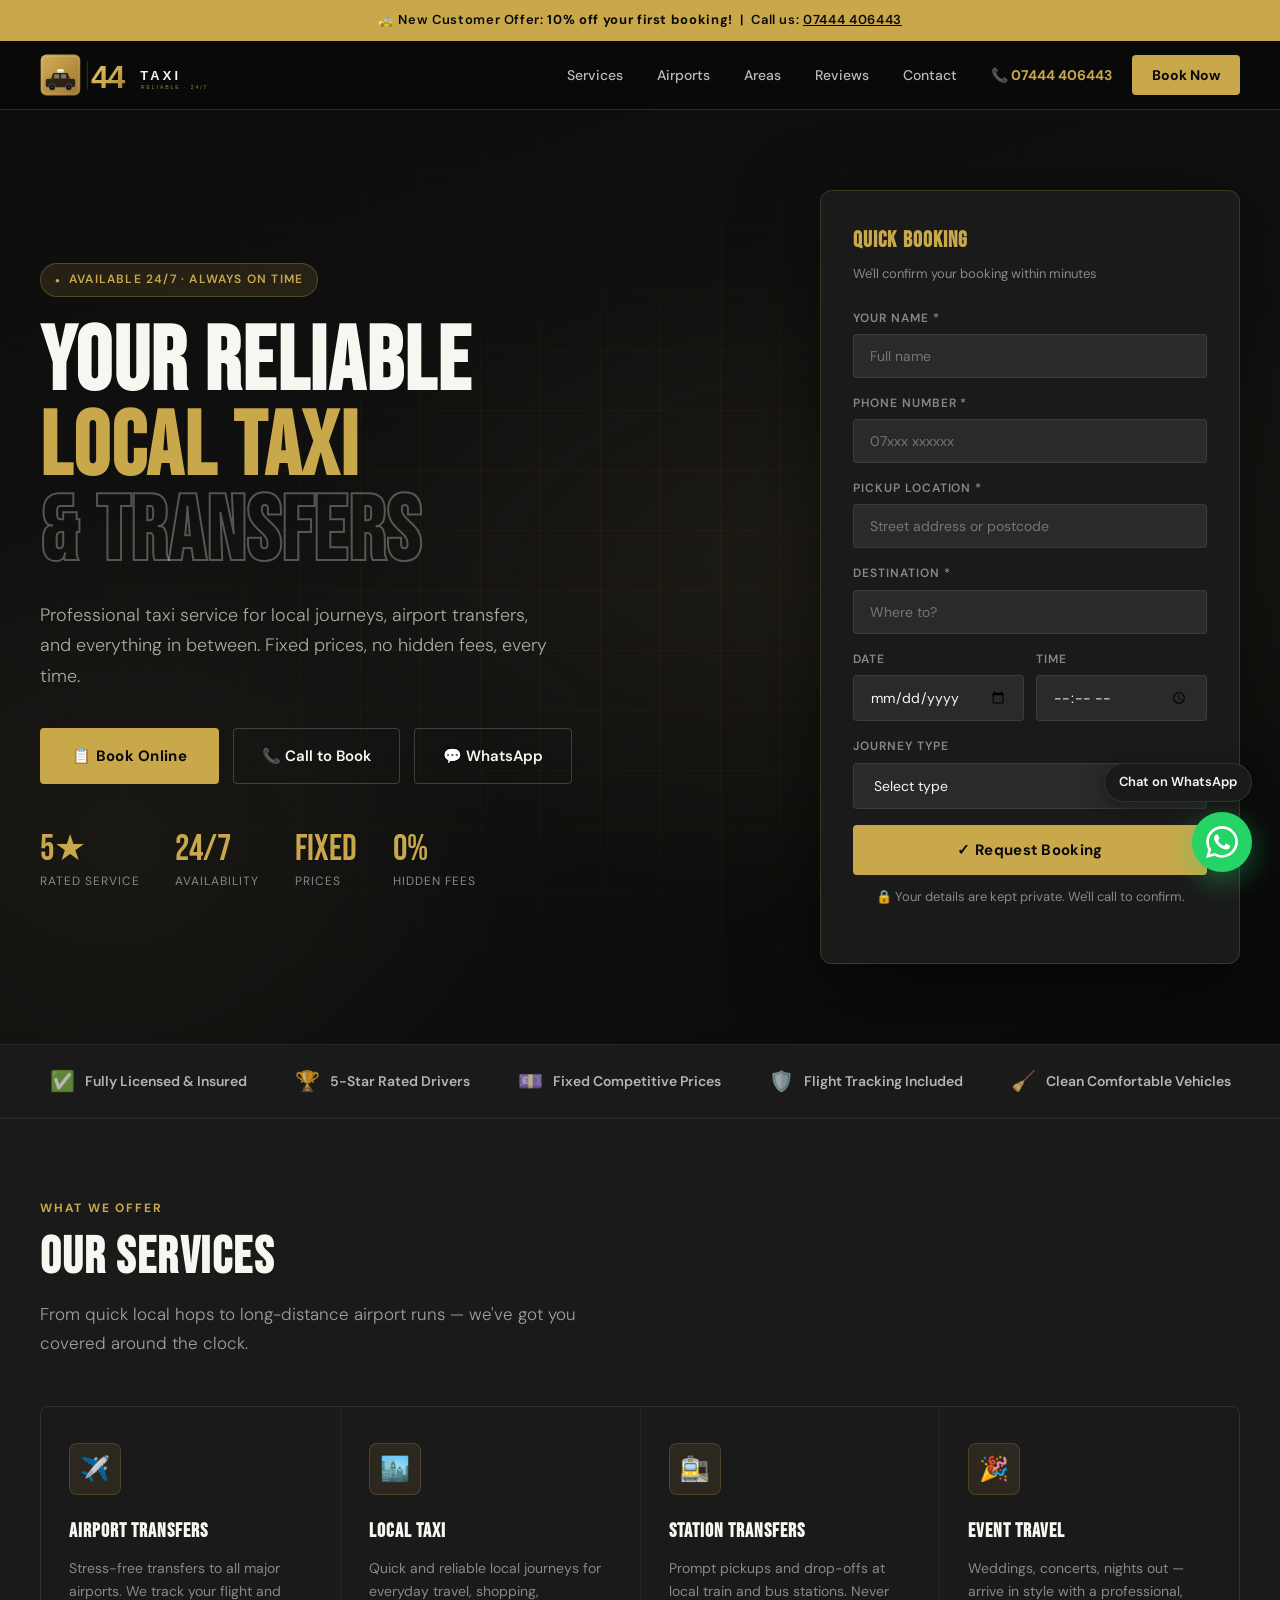
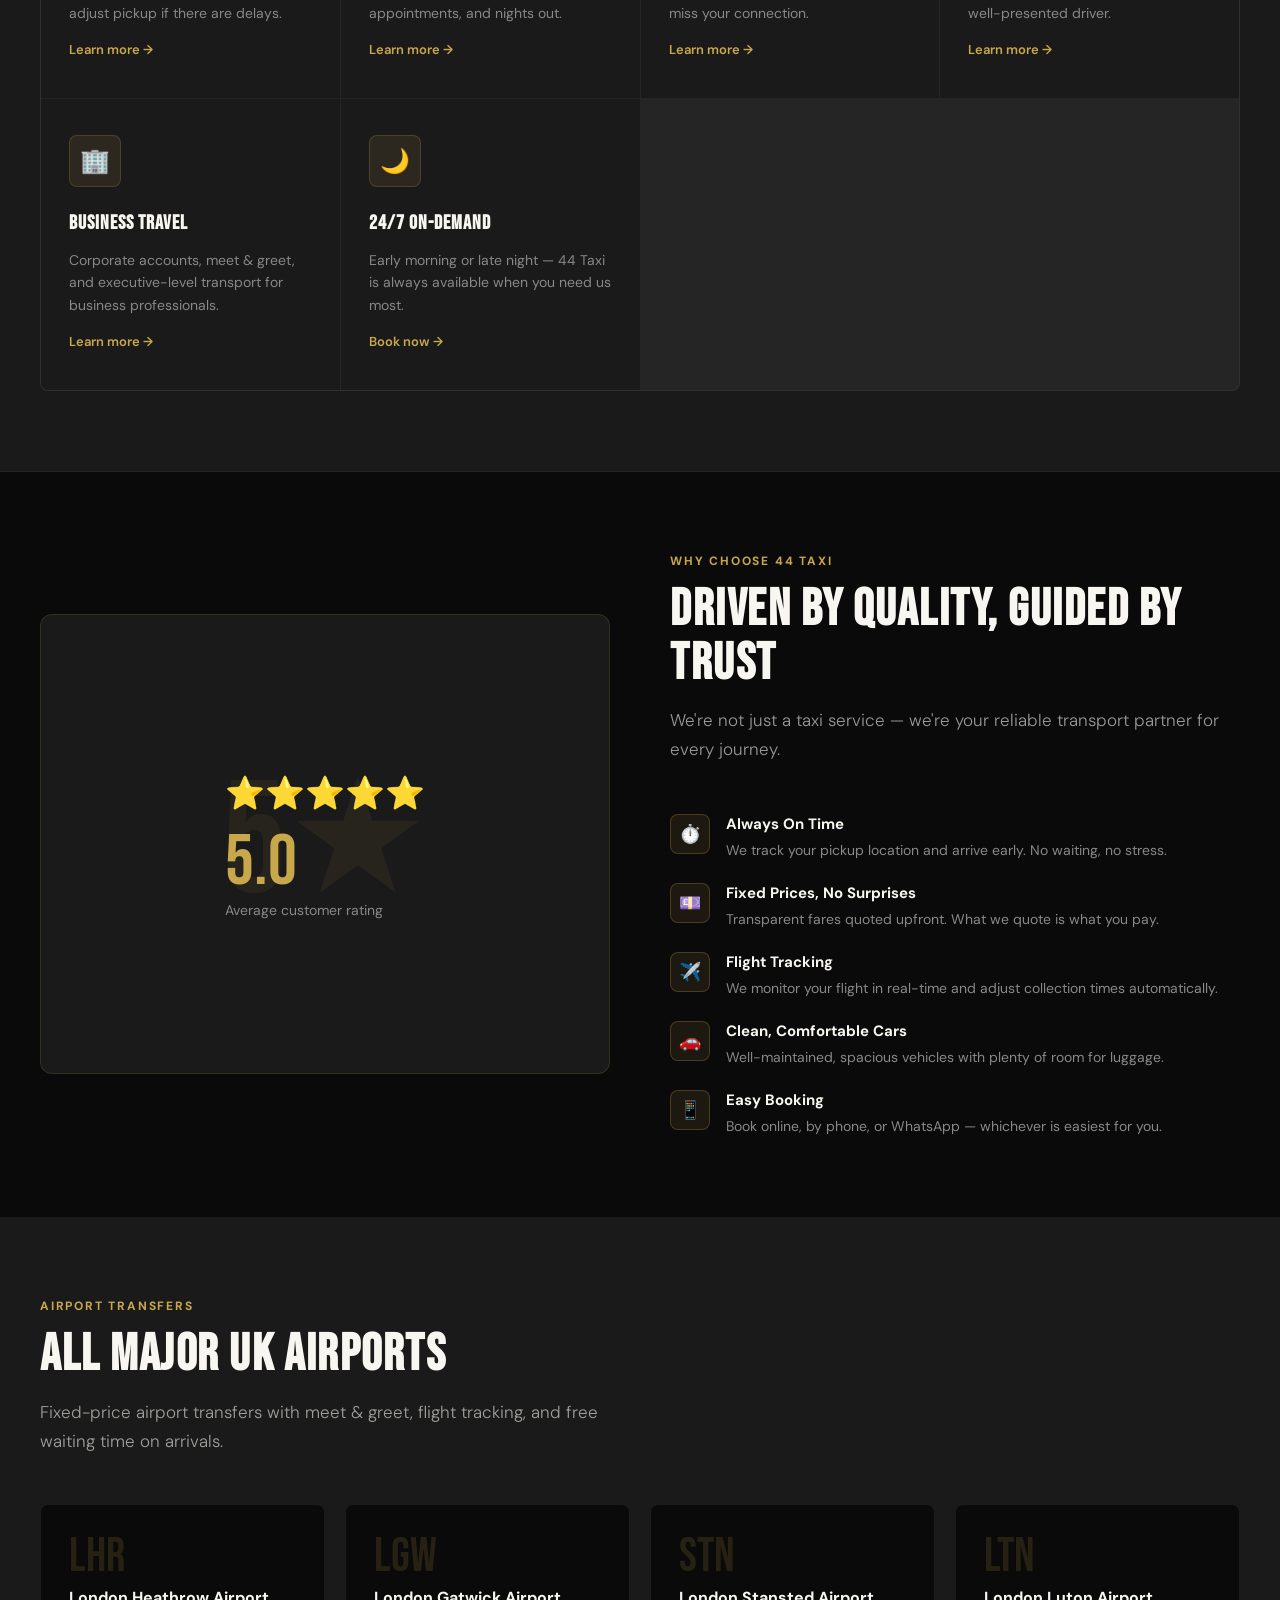
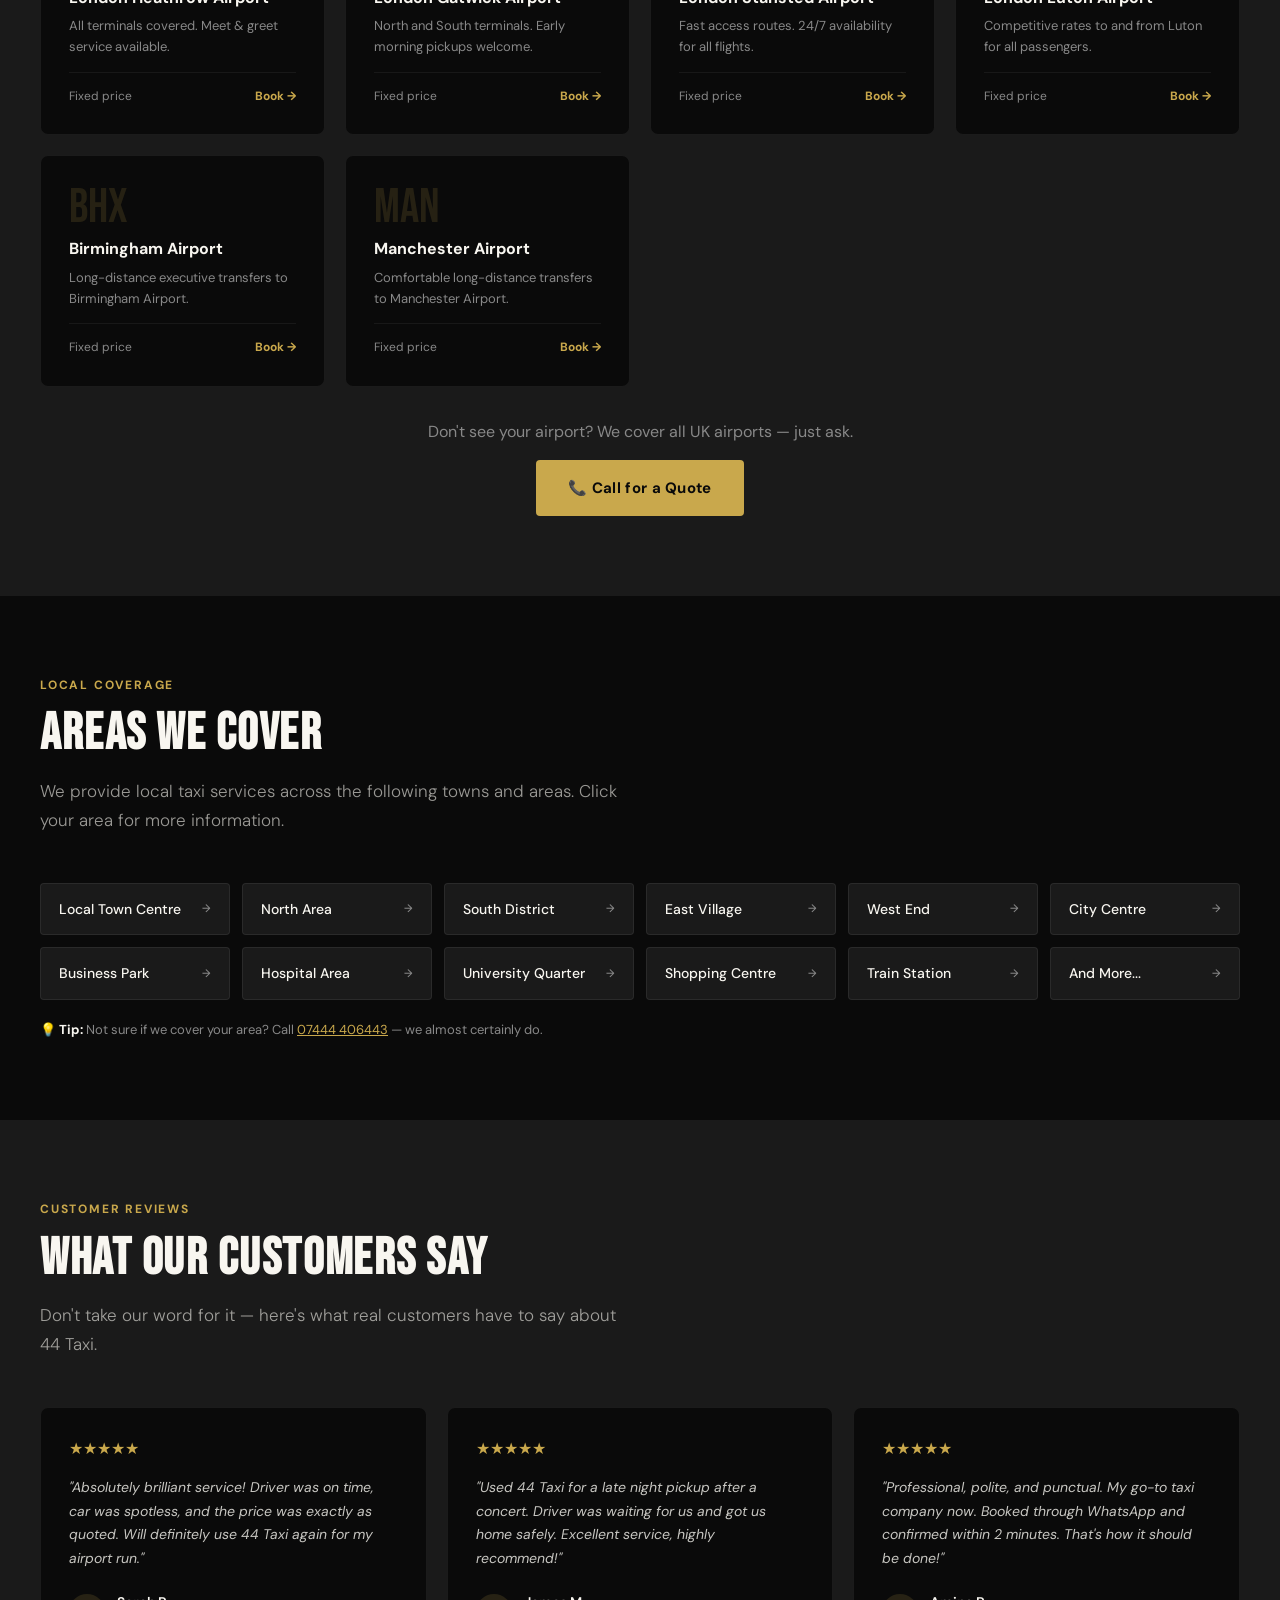
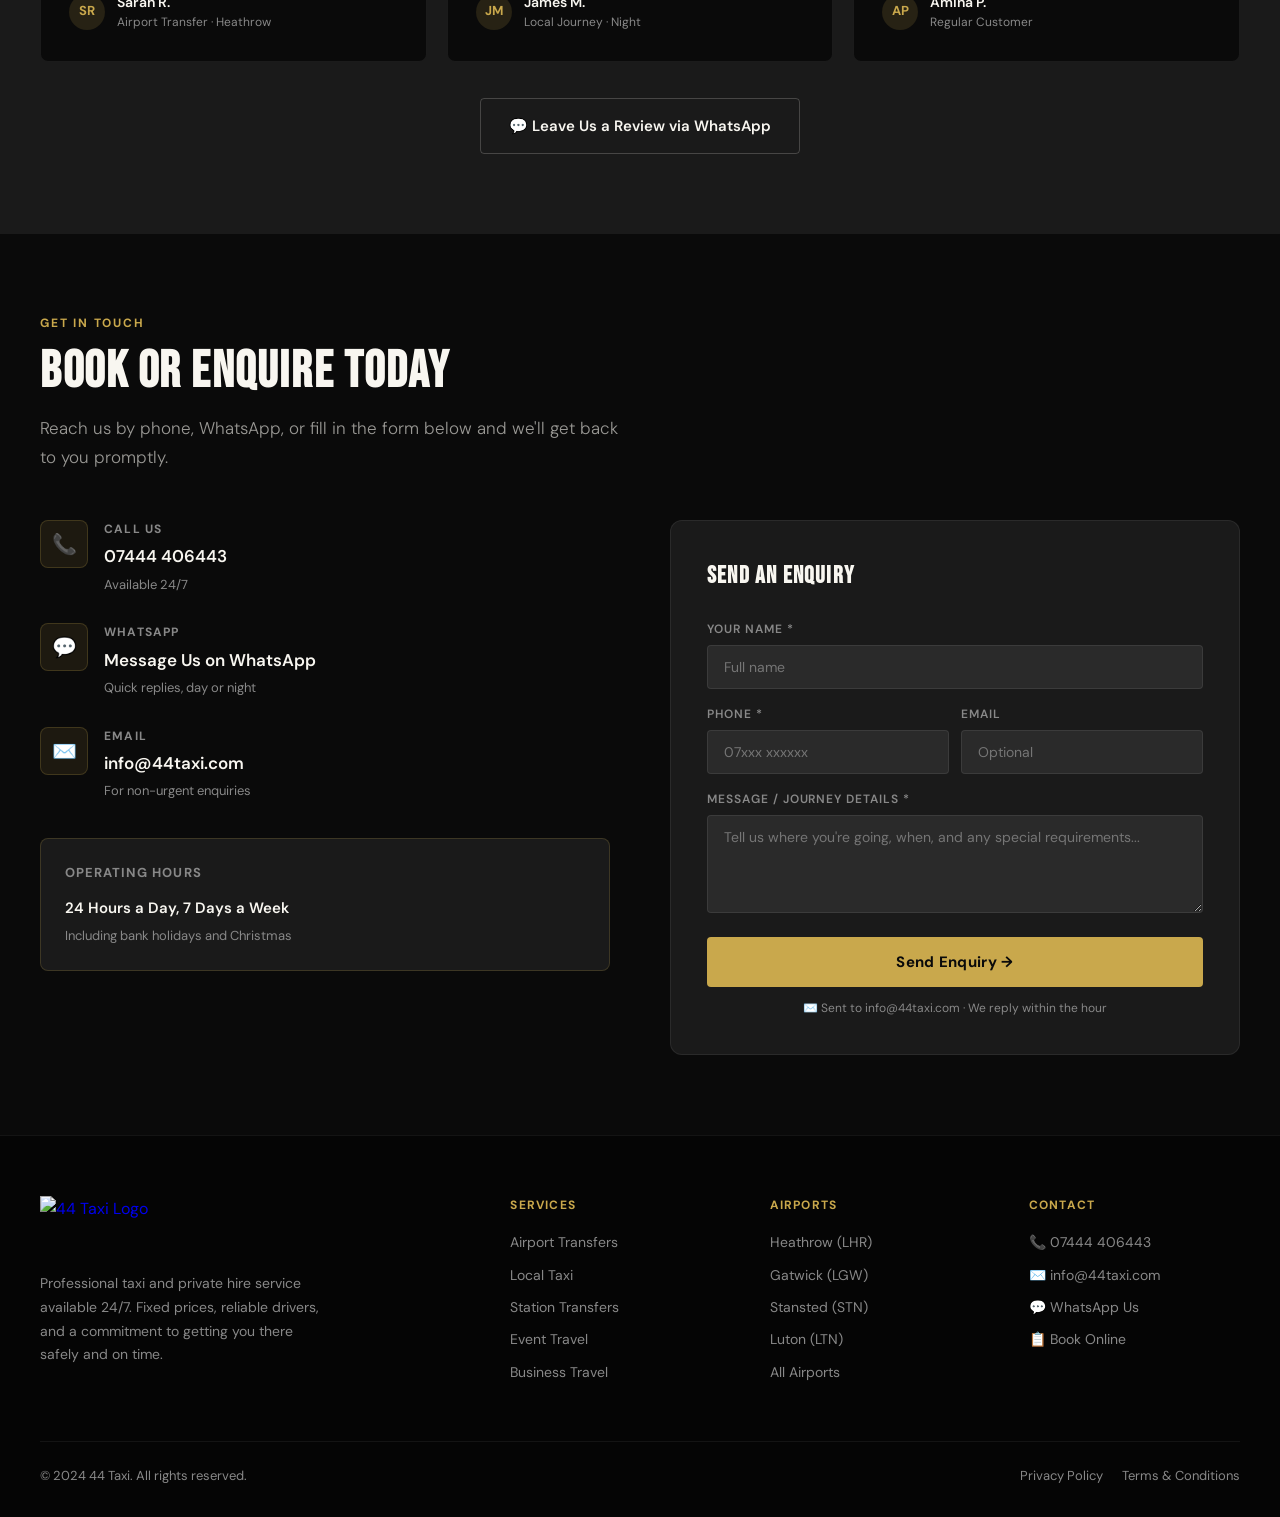
==== commit 28de2ef9: "Rename index-2.html to index.html" ====
--- a/index.html
+++ b/index.html
@@ -1,378 +1,1524 @@
 <!DOCTYPE html>
 <html lang="en">
 <head>
-  <meta charset="UTF-8" />
-  <meta name="viewport" content="width=device-width, initial-scale=1.0"/>
-  <title>44Taxis Thame – Reliable Local Taxi Service in Oxfordshire</title>
-  <meta name="description" content="Fast, friendly and always on time. Book your taxi in Thame, Chinnor, Watlington, Great Milton, Lewknor and airport transfers to Heathrow. Available 24/7."/>
-  <link rel="preconnect" href="https://fonts.googleapis.com"/>
-  <link href="https://fonts.googleapis.com/css2?family=Syne:wght@400;600;700;800&family=DM+Sans:wght@300;400;500&display=swap" rel="stylesheet"/>
-  <link rel="stylesheet" href="style.css"/>
+  <meta charset="UTF-8">
+  <meta name="viewport" content="width=device-width, initial-scale=1.0">
+  <title>44 Taxi | Local Taxi & Airport Transfers | Book Online</title>
+  <meta name="description" content="44 Taxi – reliable local taxi and airport transfer service. Available 24/7. Book online or call 07444 406443. Fast, professional, affordable.">
+  <meta name="keywords" content="44 taxi, local taxi, airport transfers, taxi booking, cab service, taxi near me">
+  <meta name="robots" content="index, follow">
+  <meta property="og:title" content="44 Taxi | Local Taxi & Airport Transfers">
+  <meta property="og:description" content="Reliable 24/7 taxi and airport transfer service. Book online or call 07444 406443.">
+  <meta property="og:type" content="website">
+  <meta property="og:url" content="https://44taxi.com">
+  <link rel="canonical" href="https://44taxi.com/">
+
+  <!-- Favicon (inline SVG data URI — works with no external files) -->
+  <link rel="icon" type="image/svg+xml" href="data:image/svg+xml,%3Csvg xmlns='http://www.w3.org/2000/svg' viewBox='0 0 32 32'%3E%3Cdefs%3E%3ClinearGradient id='fg' x1='0%25' y1='0%25' x2='100%25' y2='100%25'%3E%3Cstop offset='0%25' style='stop-color:%23e8c96a'/%3E%3Cstop offset='100%25' style='stop-color:%239a7530'/%3E%3C/linearGradient%3E%3C/defs%3E%3Crect width='32' height='32' rx='7' fill='url(%23fg)'/%3E%3Crect x='2' y='2' width='28' height='28' rx='5.5' fill='none' stroke='rgba(255,255,255,0.2)' stroke-width='1'/%3E%3Ctext x='16' y='22' font-family='Arial Black,Arial,sans-serif' font-size='17' font-weight='900' fill='%230a0a0a' text-anchor='middle' letter-spacing='-1'%3E44%3C/text%3E%3Crect x='9' y='24.5' width='14' height='2' rx='1' fill='rgba(10,10,10,0.35)'/%3E%3C/svg%3E">
+  <meta name="theme-color" content="#c9a84c">
+  <meta property="og:image" content="https://44taxi.com/assets/logo.svg">
+
+  <!-- Schema.org LocalBusiness -->
+  <script type="application/ld+json">
+  {
+    "@context": "https://schema.org",
+    "@type": "TaxiService",
+    "name": "44 Taxi",
+    "telephone": "07444406443",
+    "email": "info@44taxi.com",
+    "url": "https://44taxi.com",
+    "priceRange": "££",
+    "openingHours": "Mo-Su 00:00-24:00",
+    "areaServed": "Local area and airports",
+    "description": "Professional taxi and airport transfer service available 24/7."
+  }
+  </script>
+
+  <link rel="preconnect" href="https://fonts.googleapis.com">
+  <link rel="preconnect" href="https://fonts.gstatic.com" crossorigin>
+  <link href="https://fonts.googleapis.com/css2?family=Bebas+Neue&family=DM+Sans:wght@300;400;500;600;700&family=DM+Serif+Display:ital@0;1&display=swap" rel="stylesheet">
+
+  <style>
+    *, *::before, *::after { box-sizing: border-box; margin: 0; padding: 0; }
+
+    :root {
+      --black: #0a0a0a;
+      --gold: #c9a84c;
+      --gold-light: #e8c96a;
+      --gold-dark: #9a7530;
+      --white: #f8f6f0;
+      --grey: #1a1a1a;
+      --grey2: #2a2a2a;
+      --grey3: #3d3d3d;
+      --text-muted: #888;
+      --radius: 4px;
+      --transition: 0.3s ease;
+    }
+
+    html { scroll-behavior: smooth; }
+
+    body {
+      font-family: 'DM Sans', sans-serif;
+      background: var(--black);
+      color: var(--white);
+      font-size: 16px;
+      line-height: 1.6;
+      overflow-x: hidden;
+    }
+
+    /* ─── ANNOUNCEMENT BANNER ─── */
+    .announcement-banner {
+      background: var(--gold);
+      color: var(--black);
+      text-align: center;
+      padding: 10px 20px;
+      font-size: 13px;
+      font-weight: 600;
+      letter-spacing: 0.05em;
+      position: relative;
+      z-index: 100;
+    }
+    .announcement-banner a { color: var(--black); text-decoration: underline; }
+
+    /* ─── HEADER / NAV ─── */
+    header {
+      background: rgba(10,10,10,0.97);
+      backdrop-filter: blur(12px);
+      border-bottom: 1px solid rgba(201,168,76,0.2);
+      position: sticky;
+      top: 0;
+      z-index: 90;
+      padding: 0 24px;
+    }
+    .nav-inner {
+      max-width: 1200px;
+      margin: 0 auto;
+      display: flex;
+      align-items: center;
+      justify-content: space-between;
+      height: 68px;
+    }
+    .logo {
+      display: flex;
+      align-items: center;
+      text-decoration: none;
+      flex-shrink: 0;
+    }
+    .logo svg { height: 46px; width: auto; display: block; }
+    .footer-brand .logo svg { height: 52px; }
+
+    nav { display: flex; align-items: center; gap: 6px; }
+    nav a {
+      color: rgba(248,246,240,0.75);
+      text-decoration: none;
+      font-size: 14px;
+      font-weight: 500;
+      padding: 8px 14px;
+      border-radius: var(--radius);
+      transition: var(--transition);
+      white-space: nowrap;
+    }
+    nav a:hover { color: var(--gold); background: rgba(201,168,76,0.1); }
+
+    .nav-cta {
+      background: var(--gold) !important;
+      color: var(--black) !important;
+      font-weight: 700 !important;
+      padding: 9px 20px !important;
+    }
+    .nav-cta:hover { background: var(--gold-light) !important; }
+
+    .nav-phone {
+      display: flex;
+      align-items: center;
+      gap: 6px;
+      color: var(--gold) !important;
+      font-weight: 700 !important;
+    }
+
+    .hamburger {
+      display: none;
+      flex-direction: column;
+      gap: 5px;
+      cursor: pointer;
+      padding: 8px;
+      background: none;
+      border: none;
+    }
+    .hamburger span {
+      width: 24px;
+      height: 2px;
+      background: var(--white);
+      border-radius: 2px;
+      transition: var(--transition);
+      display: block;
+    }
+
+    .mobile-nav {
+      display: none;
+      position: fixed;
+      top: 0; left: 0; right: 0; bottom: 0;
+      background: rgba(10,10,10,0.98);
+      z-index: 200;
+      flex-direction: column;
+      align-items: center;
+      justify-content: center;
+      gap: 20px;
+      padding: 40px;
+    }
+    .mobile-nav.open { display: flex; }
+    .mobile-nav a {
+      font-family: 'Bebas Neue', sans-serif;
+      font-size: 32px;
+      color: var(--white);
+      text-decoration: none;
+      letter-spacing: 0.05em;
+      transition: var(--transition);
+    }
+    .mobile-nav a:hover { color: var(--gold); }
+    .mobile-nav .close-btn {
+      position: absolute;
+      top: 24px; right: 24px;
+      font-size: 32px;
+      color: var(--white);
+      cursor: pointer;
+      background: none;
+      border: none;
+    }
+
+    /* ─── HERO ─── */
+    .hero {
+      position: relative;
+      min-height: 92vh;
+      display: flex;
+      align-items: center;
+      overflow: hidden;
+      padding: 80px 24px;
+    }
+    .hero-bg {
+      position: absolute;
+      inset: 0;
+      background:
+        radial-gradient(ellipse 80% 60% at 70% 50%, rgba(201,168,76,0.08) 0%, transparent 60%),
+        radial-gradient(ellipse 60% 80% at 10% 80%, rgba(201,168,76,0.05) 0%, transparent 50%),
+        linear-gradient(160deg, #0d0d0d 0%, #111 50%, #0a0a0a 100%);
+    }
+    .hero-grid {
+      position: absolute;
+      inset: 0;
+      background-image:
+        linear-gradient(rgba(201,168,76,0.04) 1px, transparent 1px),
+        linear-gradient(90deg, rgba(201,168,76,0.04) 1px, transparent 1px);
+      background-size: 60px 60px;
+      mask-image: radial-gradient(ellipse at 50% 50%, black 30%, transparent 80%);
+    }
+    .hero-content {
+      position: relative;
+      max-width: 1200px;
+      margin: 0 auto;
+      width: 100%;
+      display: grid;
+      grid-template-columns: 1fr 420px;
+      gap: 60px;
+      align-items: center;
+    }
+    .hero-badge {
+      display: inline-flex;
+      align-items: center;
+      gap: 8px;
+      background: rgba(201,168,76,0.12);
+      border: 1px solid rgba(201,168,76,0.3);
+      color: var(--gold);
+      padding: 6px 14px;
+      border-radius: 50px;
+      font-size: 12px;
+      font-weight: 600;
+      letter-spacing: 0.1em;
+      text-transform: uppercase;
+      margin-bottom: 24px;
+    }
+    .hero-badge::before { content: '●'; font-size: 8px; animation: pulse 2s infinite; }
+    @keyframes pulse { 0%,100%{opacity:1} 50%{opacity:0.3} }
+
+    h1 {
+      font-family: 'Bebas Neue', sans-serif;
+      font-size: clamp(52px, 7vw, 96px);
+      line-height: 0.95;
+      letter-spacing: 0.02em;
+      margin-bottom: 24px;
+    }
+    h1 .accent { color: var(--gold); display: block; }
+    h1 .outline {
+      -webkit-text-stroke: 2px rgba(248,246,240,0.3);
+      color: transparent;
+    }
+
+    .hero-sub {
+      font-size: 18px;
+      color: rgba(248,246,240,0.65);
+      max-width: 520px;
+      margin-bottom: 36px;
+      font-weight: 300;
+      line-height: 1.7;
+    }
+
+    .hero-actions {
+      display: flex;
+      gap: 14px;
+      flex-wrap: wrap;
+      margin-bottom: 48px;
+    }
+
+    .btn-primary {
+      display: inline-flex;
+      align-items: center;
+      gap: 10px;
+      background: var(--gold);
+      color: var(--black);
+      font-weight: 700;
+      font-size: 15px;
+      padding: 16px 32px;
+      border-radius: var(--radius);
+      text-decoration: none;
+      border: none;
+      cursor: pointer;
+      transition: var(--transition);
+      letter-spacing: 0.02em;
+      white-space: nowrap;
+    }
+    .btn-primary:hover { background: var(--gold-light); transform: translateY(-2px); box-shadow: 0 8px 30px rgba(201,168,76,0.3); }
+
+    .btn-secondary {
+      display: inline-flex;
+      align-items: center;
+      gap: 10px;
+      background: transparent;
+      color: var(--white);
+      font-weight: 600;
+      font-size: 15px;
+      padding: 15px 28px;
+      border-radius: var(--radius);
+      text-decoration: none;
+      border: 1px solid rgba(248,246,240,0.2);
+      cursor: pointer;
+      transition: var(--transition);
+      white-space: nowrap;
+    }
+    .btn-secondary:hover { border-color: var(--gold); color: var(--gold); }
+
+    .hero-stats {
+      display: flex;
+      gap: 36px;
+    }
+    .stat { display: flex; flex-direction: column; }
+    .stat-num {
+      font-family: 'Bebas Neue', sans-serif;
+      font-size: 36px;
+      color: var(--gold);
+      line-height: 1;
+    }
+    .stat-label { font-size: 12px; color: var(--text-muted); text-transform: uppercase; letter-spacing: 0.08em; margin-top: 4px; }
+
+    /* ─── BOOKING FORM CARD ─── */
+    .booking-card {
+      background: var(--grey);
+      border: 1px solid rgba(201,168,76,0.2);
+      border-radius: 12px;
+      padding: 32px;
+      box-shadow: 0 24px 80px rgba(0,0,0,0.5);
+    }
+    .booking-card h3 {
+      font-family: 'Bebas Neue', sans-serif;
+      font-size: 22px;
+      letter-spacing: 0.05em;
+      margin-bottom: 6px;
+      color: var(--gold);
+    }
+    .booking-card p { font-size: 13px; color: var(--text-muted); margin-bottom: 24px; }
+
+    .form-group { margin-bottom: 16px; }
+    .form-group label {
+      display: block;
+      font-size: 12px;
+      font-weight: 600;
+      text-transform: uppercase;
+      letter-spacing: 0.08em;
+      color: var(--text-muted);
+      margin-bottom: 6px;
+    }
+    .form-group input,
+    .form-group select,
+    .form-group textarea {
+      width: 100%;
+      background: var(--grey2);
+      border: 1px solid rgba(255,255,255,0.08);
+      border-radius: var(--radius);
+      color: var(--white);
+      padding: 12px 16px;
+      font-family: 'DM Sans', sans-serif;
+      font-size: 14px;
+      transition: var(--transition);
+      outline: none;
+    }
+    .form-group input:focus,
+    .form-group select:focus,
+    .form-group textarea:focus {
+      border-color: var(--gold);
+      background: rgba(201,168,76,0.05);
+    }
+    .form-group select { cursor: pointer; }
+    .form-row { display: grid; grid-template-columns: 1fr 1fr; gap: 12px; }
+
+    .form-submit {
+      width: 100%;
+      background: var(--gold);
+      color: var(--black);
+      font-family: 'DM Sans', sans-serif;
+      font-size: 15px;
+      font-weight: 700;
+      padding: 15px;
+      border: none;
+      border-radius: var(--radius);
+      cursor: pointer;
+      transition: var(--transition);
+      letter-spacing: 0.02em;
+      display: flex;
+      align-items: center;
+      justify-content: center;
+      gap: 8px;
+    }
+    .form-submit:hover { background: var(--gold-light); transform: translateY(-1px); }
+
+    .form-note {
+      text-align: center;
+      font-size: 12px;
+      color: var(--text-muted);
+      margin-top: 12px;
+    }
+
+    /* ─── SECTIONS ─── */
+    section { padding: 80px 24px; }
+    .container { max-width: 1200px; margin: 0 auto; }
+
+    .section-label {
+      font-size: 12px;
+      font-weight: 700;
+      text-transform: uppercase;
+      letter-spacing: 0.15em;
+      color: var(--gold);
+      margin-bottom: 12px;
+    }
+    h2 {
+      font-family: 'Bebas Neue', sans-serif;
+      font-size: clamp(36px, 4vw, 56px);
+      letter-spacing: 0.03em;
+      line-height: 1.05;
+      margin-bottom: 16px;
+    }
+    .section-intro {
+      font-size: 17px;
+      color: rgba(248,246,240,0.6);
+      max-width: 580px;
+      margin-bottom: 48px;
+      font-weight: 300;
+      line-height: 1.7;
+    }
+
+    /* ─── SERVICES ─── */
+    .services-section { background: var(--grey); border-top: 1px solid rgba(255,255,255,0.05); border-bottom: 1px solid rgba(255,255,255,0.05); }
+    .services-grid {
+      display: grid;
+      grid-template-columns: repeat(auto-fit, minmax(260px, 1fr));
+      gap: 1px;
+      background: rgba(255,255,255,0.05);
+      border: 1px solid rgba(255,255,255,0.05);
+      border-radius: 8px;
+      overflow: hidden;
+    }
+    .service-card {
+      background: var(--grey);
+      padding: 36px 28px;
+      transition: var(--transition);
+      text-decoration: none;
+      color: inherit;
+      display: block;
+    }
+    .service-card:hover { background: rgba(201,168,76,0.06); }
+    .service-icon {
+      width: 52px;
+      height: 52px;
+      background: rgba(201,168,76,0.1);
+      border-radius: 8px;
+      display: flex;
+      align-items: center;
+      justify-content: center;
+      font-size: 24px;
+      margin-bottom: 20px;
+      border: 1px solid rgba(201,168,76,0.2);
+    }
+    .service-card h3 {
+      font-family: 'Bebas Neue', sans-serif;
+      font-size: 20px;
+      letter-spacing: 0.05em;
+      margin-bottom: 10px;
+    }
+    .service-card p { font-size: 14px; color: var(--text-muted); line-height: 1.6; }
+    .service-link {
+      display: inline-flex;
+      align-items: center;
+      gap: 6px;
+      color: var(--gold);
+      font-size: 13px;
+      font-weight: 600;
+      margin-top: 16px;
+      text-decoration: none;
+    }
+
+    /* ─── WHY US ─── */
+    .why-grid {
+      display: grid;
+      grid-template-columns: 1fr 1fr;
+      gap: 60px;
+      align-items: center;
+    }
+    .why-visual {
+      position: relative;
+      height: 460px;
+      background: var(--grey);
+      border-radius: 12px;
+      overflow: hidden;
+      border: 1px solid rgba(201,168,76,0.15);
+      display: flex;
+      align-items: center;
+      justify-content: center;
+    }
+    .why-visual-inner {
+      text-align: center;
+    }
+    .big-number {
+      font-family: 'Bebas Neue', sans-serif;
+      font-size: 160px;
+      line-height: 1;
+      color: rgba(201,168,76,0.08);
+      position: absolute;
+      top: 50%;
+      left: 50%;
+      transform: translate(-50%,-50%);
+      white-space: nowrap;
+    }
+    .rating-display {
+      position: relative;
+      z-index: 2;
+    }
+    .stars { font-size: 32px; margin-bottom: 8px; }
+    .rating-num {
+      font-family: 'Bebas Neue', sans-serif;
+      font-size: 72px;
+      color: var(--gold);
+      line-height: 1;
+    }
+    .rating-sub { font-size: 14px; color: var(--text-muted); }
+
+    .feature-list { display: flex; flex-direction: column; gap: 20px; }
+    .feature-item {
+      display: flex;
+      gap: 16px;
+      align-items: flex-start;
+    }
+    .feature-dot {
+      width: 40px;
+      height: 40px;
+      background: rgba(201,168,76,0.1);
+      border: 1px solid rgba(201,168,76,0.25);
+      border-radius: 8px;
+      display: flex;
+      align-items: center;
+      justify-content: center;
+      font-size: 18px;
+      flex-shrink: 0;
+      margin-top: 2px;
+    }
+    .feature-item h4 {
+      font-weight: 700;
+      font-size: 15px;
+      margin-bottom: 4px;
+    }
+    .feature-item p { font-size: 14px; color: var(--text-muted); line-height: 1.5; }
+
+    /* ─── AIRPORTS SECTION ─── */
+    .airports-section { background: var(--grey); }
+    .airports-grid {
+      display: grid;
+      grid-template-columns: repeat(auto-fit, minmax(280px, 1fr));
+      gap: 20px;
+    }
+    .airport-card {
+      background: var(--black);
+      border: 1px solid rgba(255,255,255,0.07);
+      border-radius: 8px;
+      padding: 28px;
+      transition: var(--transition);
+      text-decoration: none;
+      color: inherit;
+      display: block;
+      position: relative;
+      overflow: hidden;
+    }
+    .airport-card::before {
+      content: '';
+      position: absolute;
+      top: 0; left: 0; right: 0;
+      height: 2px;
+      background: var(--gold);
+      transform: scaleX(0);
+      transition: var(--transition);
+    }
+    .airport-card:hover { border-color: rgba(201,168,76,0.3); }
+    .airport-card:hover::before { transform: scaleX(1); }
+    .airport-code {
+      font-family: 'Bebas Neue', sans-serif;
+      font-size: 48px;
+      color: rgba(201,168,76,0.15);
+      line-height: 1;
+      margin-bottom: 4px;
+    }
+    .airport-card h3 { font-size: 16px; font-weight: 700; margin-bottom: 6px; }
+    .airport-card p { font-size: 13px; color: var(--text-muted); margin-bottom: 14px; }
+    .airport-detail {
+      display: flex;
+      justify-content: space-between;
+      font-size: 12px;
+      color: var(--text-muted);
+      border-top: 1px solid rgba(255,255,255,0.06);
+      padding-top: 14px;
+    }
+    .airport-detail strong { color: var(--gold); }
+
+    /* ─── LOCAL AREAS ─── */
+    .areas-grid {
+      display: grid;
+      grid-template-columns: repeat(auto-fill, minmax(180px, 1fr));
+      gap: 12px;
+    }
+    .area-chip {
+      background: var(--grey);
+      border: 1px solid rgba(255,255,255,0.07);
+      border-radius: var(--radius);
+      padding: 14px 18px;
+      text-decoration: none;
+      color: var(--white);
+      font-size: 14px;
+      font-weight: 500;
+      transition: var(--transition);
+      display: flex;
+      align-items: center;
+      justify-content: space-between;
+    }
+    .area-chip:hover { border-color: var(--gold); color: var(--gold); background: rgba(201,168,76,0.05); }
+    .area-chip span { font-size: 11px; color: var(--text-muted); }
+
+    /* ─── REVIEWS ─── */
+    .reviews-section { background: var(--grey); }
+    .reviews-grid {
+      display: grid;
+      grid-template-columns: repeat(auto-fit, minmax(300px, 1fr));
+      gap: 20px;
+    }
+    .review-card {
+      background: var(--black);
+      border: 1px solid rgba(255,255,255,0.07);
+      border-radius: 8px;
+      padding: 28px;
+    }
+    .review-stars { color: var(--gold); font-size: 16px; margin-bottom: 14px; }
+    .review-text {
+      font-size: 14px;
+      line-height: 1.7;
+      color: rgba(248,246,240,0.8);
+      margin-bottom: 20px;
+      font-style: italic;
+    }
+    .review-author {
+      display: flex;
+      align-items: center;
+      gap: 12px;
+    }
+    .review-avatar {
+      width: 36px;
+      height: 36px;
+      background: rgba(201,168,76,0.15);
+      border-radius: 50%;
+      display: flex;
+      align-items: center;
+      justify-content: center;
+      font-weight: 700;
+      font-size: 13px;
+      color: var(--gold);
+      flex-shrink: 0;
+    }
+    .review-name { font-size: 14px; font-weight: 600; }
+    .review-date { font-size: 12px; color: var(--text-muted); }
+
+    /* ─── CONTACT SECTION ─── */
+    .contact-grid {
+      display: grid;
+      grid-template-columns: 1fr 1fr;
+      gap: 60px;
+      align-items: start;
+    }
+    .contact-info { display: flex; flex-direction: column; gap: 28px; }
+    .contact-item {
+      display: flex;
+      align-items: flex-start;
+      gap: 16px;
+    }
+    .contact-icon {
+      width: 48px;
+      height: 48px;
+      background: rgba(201,168,76,0.1);
+      border: 1px solid rgba(201,168,76,0.2);
+      border-radius: 8px;
+      display: flex;
+      align-items: center;
+      justify-content: center;
+      font-size: 20px;
+      flex-shrink: 0;
+    }
+    .contact-item h4 { font-size: 12px; text-transform: uppercase; letter-spacing: 0.1em; color: var(--text-muted); margin-bottom: 4px; }
+    .contact-item a { color: var(--white); text-decoration: none; font-size: 17px; font-weight: 600; transition: var(--transition); }
+    .contact-item a:hover { color: var(--gold); }
+
+    .contact-form {
+      background: var(--grey);
+      border: 1px solid rgba(255,255,255,0.07);
+      border-radius: 12px;
+      padding: 36px;
+    }
+    .contact-form h3 {
+      font-family: 'Bebas Neue', sans-serif;
+      font-size: 24px;
+      letter-spacing: 0.05em;
+      margin-bottom: 24px;
+    }
+
+    /* ─── FOOTER ─── */
+    footer {
+      background: #050505;
+      border-top: 1px solid rgba(255,255,255,0.06);
+      padding: 60px 24px 30px;
+    }
+    .footer-inner {
+      max-width: 1200px;
+      margin: 0 auto;
+    }
+    .footer-grid {
+      display: grid;
+      grid-template-columns: 2fr 1fr 1fr 1fr;
+      gap: 48px;
+      margin-bottom: 48px;
+    }
+    .footer-brand p { font-size: 14px; color: var(--text-muted); margin-top: 16px; line-height: 1.7; max-width: 280px; }
+    .footer-col h4 {
+      font-size: 12px;
+      text-transform: uppercase;
+      letter-spacing: 0.1em;
+      color: var(--gold);
+      margin-bottom: 16px;
+      font-weight: 700;
+    }
+    .footer-col a {
+      display: block;
+      color: var(--text-muted);
+      text-decoration: none;
+      font-size: 14px;
+      margin-bottom: 10px;
+      transition: var(--transition);
+    }
+    .footer-col a:hover { color: var(--white); }
+    .footer-bottom {
+      display: flex;
+      justify-content: space-between;
+      align-items: center;
+      padding-top: 24px;
+      border-top: 1px solid rgba(255,255,255,0.06);
+      font-size: 13px;
+      color: var(--text-muted);
+    }
+    .footer-bottom a { color: var(--text-muted); text-decoration: none; }
+    .footer-bottom a:hover { color: var(--gold); }
+
+    /* ─── WHATSAPP FLOAT ─── */
+    .whatsapp-float {
+      position: fixed;
+      bottom: 28px;
+      right: 28px;
+      z-index: 999;
+      display: flex;
+      flex-direction: column;
+      align-items: flex-end;
+      gap: 10px;
+    }
+    .whatsapp-bubble {
+      background: #25D366;
+      width: 60px;
+      height: 60px;
+      border-radius: 50%;
+      display: flex;
+      align-items: center;
+      justify-content: center;
+      box-shadow: 0 8px 30px rgba(37,211,102,0.4);
+      cursor: pointer;
+      transition: var(--transition);
+      text-decoration: none;
+      animation: float 3s ease-in-out infinite;
+    }
+    @keyframes float { 0%,100%{transform:translateY(0)} 50%{transform:translateY(-5px)} }
+    .whatsapp-bubble:hover { transform: scale(1.1); box-shadow: 0 12px 40px rgba(37,211,102,0.5); }
+    .whatsapp-bubble svg { width: 32px; height: 32px; fill: white; }
+    .whatsapp-label {
+      background: var(--grey);
+      color: var(--white);
+      font-size: 13px;
+      font-weight: 600;
+      padding: 8px 14px;
+      border-radius: 50px;
+      border: 1px solid rgba(255,255,255,0.1);
+      white-space: nowrap;
+      box-shadow: 0 4px 20px rgba(0,0,0,0.4);
+    }
+
+    /* ─── CALL BUTTON STRIP ─── */
+    .call-strip {
+      position: fixed;
+      bottom: 0; left: 0; right: 0;
+      background: var(--black);
+      border-top: 1px solid rgba(201,168,76,0.2);
+      padding: 12px 24px;
+      display: none;
+      justify-content: center;
+      gap: 12px;
+      z-index: 80;
+    }
+    .call-strip a {
+      flex: 1;
+      max-width: 200px;
+      display: flex;
+      align-items: center;
+      justify-content: center;
+      gap: 8px;
+      padding: 12px;
+      border-radius: var(--radius);
+      font-size: 14px;
+      font-weight: 700;
+      text-decoration: none;
+    }
+    .call-strip .call-btn { background: var(--gold); color: var(--black); }
+    .call-strip .wa-btn { background: #25D366; color: white; }
+
+    /* ─── TRUST BAR ─── */
+    .trust-bar {
+      background: var(--grey);
+      border-top: 1px solid rgba(255,255,255,0.05);
+      border-bottom: 1px solid rgba(255,255,255,0.05);
+      padding: 20px 24px;
+    }
+    .trust-inner {
+      max-width: 1200px;
+      margin: 0 auto;
+      display: flex;
+      align-items: center;
+      justify-content: center;
+      gap: 48px;
+      flex-wrap: wrap;
+    }
+    .trust-item {
+      display: flex;
+      align-items: center;
+      gap: 10px;
+      font-size: 14px;
+      font-weight: 600;
+      color: rgba(248,246,240,0.7);
+    }
+    .trust-item span:first-child { font-size: 20px; }
+
+    /* ─── SUCCESS MESSAGE ─── */
+    .form-success {
+      display: none;
+      text-align: center;
+      padding: 24px;
+      background: rgba(37,211,102,0.1);
+      border: 1px solid rgba(37,211,102,0.3);
+      border-radius: var(--radius);
+      color: #25D366;
+      font-weight: 600;
+      margin-top: 16px;
+    }
+
+    /* ─── RESPONSIVE ─── */
+    @media (max-width: 900px) {
+      nav { display: none; }
+      .hamburger { display: flex; }
+      .hero-content { grid-template-columns: 1fr; }
+      .booking-card { order: -1; }
+      .why-grid, .contact-grid { grid-template-columns: 1fr; }
+      .why-visual { height: 280px; }
+      .footer-grid { grid-template-columns: 1fr 1fr; }
+      .call-strip { display: flex; }
+      body { padding-bottom: 70px; }
+      .whatsapp-float { bottom: 90px; }
+    }
+
+    @media (max-width: 600px) {
+      .hero { padding: 40px 20px; min-height: auto; }
+      .footer-grid { grid-template-columns: 1fr; }
+      .hero-stats { gap: 24px; }
+      .airports-grid { grid-template-columns: 1fr; }
+      .form-row { grid-template-columns: 1fr; }
+      .footer-bottom { flex-direction: column; gap: 12px; text-align: center; }
+    }
+  </style>
 </head>
 <body>
 
-  <!-- TOP BAR -->
-  <div class="topbar">
-    <span>✈️ Airport Transfers Available &nbsp;|&nbsp; Heathrow from <strong>£85</strong></span>
-    <a href="https://wa.me/447444406443" class="topbar-wa">💬 WhatsApp Us</a>
+<!-- Announcement Banner -->
+<div class="announcement-banner">
+  🚕 New Customer Offer: <strong>10% off your first booking!</strong> &nbsp;|&nbsp; Call us: <a href="tel:07444406443">07444 406443</a>
+</div>
+
+<!-- Header -->
+<header>
+  <div class="nav-inner">
+    <a href="/" class="logo" aria-label="44 Taxi — Home">
+      <svg xmlns="http://www.w3.org/2000/svg" viewBox="0 0 300 72" role="img" aria-label="44 Taxi">
+        <defs>
+          <linearGradient id="goldG" x1="0%" y1="0%" x2="100%" y2="100%">
+            <stop offset="0%" style="stop-color:#e8c96a"/>
+            <stop offset="55%" style="stop-color:#c9a84c"/>
+            <stop offset="100%" style="stop-color:#9a7530"/>
+          </linearGradient>
+          <linearGradient id="badgeG" x1="0%" y1="0%" x2="100%" y2="100%">
+            <stop offset="0%" style="stop-color:#d4af57"/>
+            <stop offset="100%" style="stop-color:#9a7530"/>
+          </linearGradient>
+        </defs>
+        <!-- Gold badge -->
+        <rect x="1" y="4" width="62" height="64" rx="9" fill="url(#badgeG)"/>
+        <rect x="4" y="7" width="56" height="58" rx="6" fill="none" stroke="rgba(255,255,255,0.22)" stroke-width="1"/>
+        <!-- Car body -->
+        <rect x="9" y="42" width="46" height="13" rx="3" fill="#0a0a0a" opacity="0.8"/>
+        <!-- Car roof -->
+        <path d="M17 42 L21 33 L43 33 L47 42 Z" fill="#0a0a0a" opacity="0.8"/>
+        <!-- Windows -->
+        <rect x="22" y="35" width="8" height="6" rx="1.5" fill="rgba(255,255,255,0.38)"/>
+        <rect x="33" y="35" width="8" height="6" rx="1.5" fill="rgba(255,255,255,0.38)"/>
+        <!-- Wheels -->
+        <circle cx="19" cy="55" r="5" fill="#0a0a0a" stroke="rgba(255,255,255,0.28)" stroke-width="1.5"/>
+        <circle cx="45" cy="55" r="5" fill="#0a0a0a" stroke="rgba(255,255,255,0.28)" stroke-width="1.5"/>
+        <circle cx="19" cy="55" r="2" fill="rgba(255,255,255,0.18)"/>
+        <circle cx="45" cy="55" r="2" fill="rgba(255,255,255,0.18)"/>
+        <!-- Taxi roof sign -->
+        <rect x="27" y="27" width="10" height="5" rx="1.5" fill="rgba(255,255,255,0.92)"/>
+        <text x="32" y="31.2" font-family="Arial" font-size="3.2" font-weight="900" fill="#c9a84c" text-anchor="middle">TAXI</text>
+        <!-- Divider -->
+        <line x1="74" y1="14" x2="74" y2="58" stroke="rgba(201,168,76,0.28)" stroke-width="1.5"/>
+        <!-- "44" -->
+        <text x="80" y="56" font-family="Arial Black,Arial,sans-serif" font-size="50" font-weight="900" fill="url(#goldG)" letter-spacing="-2">44</text>
+        <!-- TAXI word -->
+        <text x="157" y="44" font-family="Arial,sans-serif" font-size="20" font-weight="700" fill="#f8f6f0" letter-spacing="5">TAXI</text>
+        <!-- Tagline -->
+        <text x="158" y="58" font-family="Arial,sans-serif" font-size="8" font-weight="400" fill="rgba(201,168,76,0.82)" letter-spacing="3">RELIABLE · 24/7</text>
+      </svg>
+    </a>
+    <nav>
+      <a href="#services">Services</a>
+      <a href="#airports">Airports</a>
+      <a href="#areas">Areas</a>
+      <a href="#reviews">Reviews</a>
+      <a href="#contact">Contact</a>
+      <a href="tel:07444406443" class="nav-phone">📞 07444 406443</a>
+      <a href="#booking" class="nav-cta">Book Now</a>
+    </nav>
+    <button class="hamburger" onclick="toggleMenu()" aria-label="Open menu">
+      <span></span><span></span><span></span>
+    </button>
   </div>
-
-  <!-- NAV -->
-  <header class="nav-wrap">
-    <nav class="nav">
-      <a href="index.html" class="logo">44<span>Taxis</span></a>
-      <button class="burger" id="burger" aria-label="Menu">☰</button>
-      <ul class="nav-links" id="navLinks">
-        <li><a href="index.html" class="active">Home</a></li>
-        <li><a href="about.html">About</a></li>
-        <li class="has-drop">
-          <a href="services.html">Services ▾</a>
-          <ul class="dropdown">
-            <li><a href="airport-transfers.html">Airport Transfers</a></li>
-            <li><a href="taxi-thame.html">Taxi in Thame</a></li>
-            <li><a href="taxi-chinnor.html">Taxi in Chinnor</a></li>
-            <li><a href="taxi-watlington.html">Taxi in Watlington</a></li>
-            <li><a href="taxi-great-milton.html">Taxi in Great Milton</a></li>
-            <li><a href="taxi-lewknor.html">Taxi in Lewknor</a></li>
-            <li><a href="taxi-heathrow.html">Taxi to Heathrow</a></li>
-          </ul>
-        </li>
-        <li><a href="contact.html">Contact</a></li>
-      </ul>
-    </nav>
-  </header>
-
-  <!-- HERO -->
-  <section class="hero">
-    <div class="hero-bg"></div>
-    <div class="hero-content">
-      <p class="hero-tag">Serving Thame & South Oxfordshire</p>
-      <h1>Reliable Local<br/><em>Taxi Service</em></h1>
-      <p class="hero-sub">Fast, friendly and always on time. Book your taxi in seconds — we operate 24/7.</p>
-      <div class="hero-btns">
-        <a href="https://wa.me/447444406443" class="btn btn-primary">💬 Book via WhatsApp</a>
-        <a href="tel:+447444406443" class="btn btn-outline">📞 Call Now</a>
+</header>
+
+<!-- Mobile Nav -->
+<div class="mobile-nav" id="mobileNav">
+  <button class="close-btn" onclick="toggleMenu()">✕</button>
+  <a href="/" class="logo" style="margin-bottom:8px" onclick="toggleMenu()">
+    <img src="assets/logo.svg" alt="44 Taxi" width="200" height="50">
+  </a>
+  <a href="#services" onclick="toggleMenu()">Services</a>
+  <a href="#airports" onclick="toggleMenu()">Airports</a>
+  <a href="#areas" onclick="toggleMenu()">Areas</a>
+  <a href="#reviews" onclick="toggleMenu()">Reviews</a>
+  <a href="#contact" onclick="toggleMenu()">Contact</a>
+  <a href="tel:07444406443">📞 07444 406443</a>
+  <a href="#booking" onclick="toggleMenu()" style="color:var(--gold)">Book Now →</a>
+</div>
+
+<!-- Hero -->
+<section class="hero">
+  <div class="hero-bg"></div>
+  <div class="hero-grid"></div>
+  <div class="hero-content">
+    <div>
+      <div class="hero-badge">Available 24/7 · Always On Time</div>
+      <h1>
+        <span>Your Reliable</span>
+        <span class="accent">Local Taxi</span>
+        <span class="outline">& Transfers</span>
+      </h1>
+      <p class="hero-sub">
+        Professional taxi service for local journeys, airport transfers, and everything in between. Fixed prices, no hidden fees, every time.
+      </p>
+      <div class="hero-actions">
+        <a href="#booking" class="btn-primary">📋 Book Online</a>
+        <a href="tel:07444406443" class="btn-secondary">📞 Call to Book</a>
+        <a href="https://wa.me/447444406443" class="btn-secondary" target="_blank" rel="noopener">💬 WhatsApp</a>
       </div>
-      <div class="hero-badges">
-        <span>✓ Fully Licensed</span>
-        <span>✓ Fixed Prices</span>
-        <span>✓ 24 / 7</span>
-        <span>✓ Card &amp; Cash</span>
+      <div class="hero-stats">
+        <div class="stat">
+          <span class="stat-num">5★</span>
+          <span class="stat-label">Rated Service</span>
+        </div>
+        <div class="stat">
+          <span class="stat-num">24/7</span>
+          <span class="stat-label">Availability</span>
+        </div>
+        <div class="stat">
+          <span class="stat-num">Fixed</span>
+          <span class="stat-label">Prices</span>
+        </div>
+        <div class="stat">
+          <span class="stat-num">0%</span>
+          <span class="stat-label">Hidden Fees</span>
+        </div>
       </div>
     </div>
-    <div class="hero-card">
-      <h3>Book Instantly</h3>
-      <p>Choose your preferred way to reach us — we respond fast.</p>
-      <a href="https://wa.me/447444406443" class="quick-book">💬 WhatsApp Booking</a>
-      <a href="tel:+447444406443" class="quick-book quick-book--phone">📞 +44 7444 406443</a>
-      <a href="mailto:info@44taxis.com" class="quick-book quick-book--email">📩 info@44taxis.com</a>
-    </div>
-  </section>
-
-  <!-- SERVICES GRID -->
-  <section class="section services-section">
-    <div class="container">
-      <span class="section-label">What We Offer</span>
-      <h2>Our Taxi Services</h2>
-      <div class="services-grid">
-        <a href="airport-transfers.html" class="service-card">
-          <div class="service-icon">✈️</div>
-          <h3>Airport Transfers</h3>
-          <p>Reliable drop-offs and pickups to Heathrow, Gatwick, Luton, Stansted & Birmingham.</p>
-          <span class="card-link">Learn more →</span>
-        </a>
-        <a href="services.html" class="service-card">
-          <div class="service-icon">🚖</div>
-          <h3>Local Journeys</h3>
-          <p>Fast, reliable transport across Thame, Chinnor, Great Milton and all surrounding villages.</p>
-          <span class="card-link">Learn more →</span>
-        </a>
-        <a href="services.html" class="service-card">
-          <div class="service-icon">🏫</div>
-          <h3>School Runs</h3>
-          <p>Safe, punctual and trusted school transport. All drivers are fully licensed and DBS-checked.</p>
-          <span class="card-link">Learn more →</span>
-        </a>
-        <a href="services.html" class="service-card">
-          <div class="service-icon">🚉</div>
-          <h3>Station Pickups</h3>
-          <p>Pickups to Haddenham & Thame Parkway, Princes Risborough, High Wycombe, Oxford and more.</p>
-          <span class="card-link">Learn more →</span>
-        </a>
+
+    <!-- Booking Form -->
+    <div class="booking-card" id="booking">
+      <h3>Quick Booking</h3>
+      <p>We'll confirm your booking within minutes</p>
+      <form id="bookingForm" onsubmit="submitBooking(event)">
+        <div class="form-group">
+          <label>Your Name *</label>
+          <input type="text" name="name" placeholder="Full name" required>
+        </div>
+        <div class="form-group">
+          <label>Phone Number *</label>
+          <input type="tel" name="phone" placeholder="07xxx xxxxxx" required>
+        </div>
+        <div class="form-group">
+          <label>Pickup Location *</label>
+          <input type="text" name="pickup" placeholder="Street address or postcode" required>
+        </div>
+        <div class="form-group">
+          <label>Destination *</label>
+          <input type="text" name="destination" placeholder="Where to?" required>
+        </div>
+        <div class="form-row">
+          <div class="form-group">
+            <label>Date</label>
+            <input type="date" name="date">
+          </div>
+          <div class="form-group">
+            <label>Time</label>
+            <input type="time" name="time">
+          </div>
+        </div>
+        <div class="form-group">
+          <label>Journey Type</label>
+          <select name="type">
+            <option value="">Select type</option>
+            <option>Local Journey</option>
+            <option>Airport Transfer</option>
+            <option>Station Transfer</option>
+            <option>Long Distance</option>
+            <option>Other</option>
+          </select>
+        </div>
+        <button type="submit" class="form-submit">
+          ✓ Request Booking
+        </button>
+        <p class="form-note">🔒 Your details are kept private. We'll call to confirm.</p>
+      </form>
+      <div class="form-success" id="bookingSuccess">
+        ✅ Booking request sent! We'll call you within minutes to confirm.
       </div>
     </div>
-  </section>
-
-  <!-- AREAS -->
-  <section class="section areas-section">
-    <div class="container">
-      <span class="section-label">Coverage</span>
-      <h2>Areas We Cover</h2>
-      <p class="section-sub">44Taxis provides reliable taxi services across Thame and all nearby villages.</p>
-      <div class="areas-wrap">
-        <div class="area-pills">
-          <span>Thame</span><span>Chinnor</span><span>Princes Risborough</span><span>Haddenham</span>
-          <span>Longwick</span><span>Tetsworth</span><span>Towersey</span><span>Lewknor</span>
-          <span>Aston Rowant</span><span>Kingston Blount</span><span>Great Haseley</span>
-          <span>Great Milton</span><span>Little Milton</span><span>Worminghall</span>
-          <span>Ickford</span><span>Brill</span><span>Long Crendon</span><span>Cuddington</span>
-          <span>Chearsley</span><span>Postcombe</span><span>Emmington</span><span>Crowell</span>
-        </div>
-        <a href="contact.html" class="btn btn-primary" style="margin-top:2rem;">Check Your Area →</a>
+  </div>
+</section>
+
+<!-- Trust Bar -->
+<div class="trust-bar">
+  <div class="trust-inner">
+    <div class="trust-item"><span>✅</span> Fully Licensed & Insured</div>
+    <div class="trust-item"><span>🏆</span> 5-Star Rated Drivers</div>
+    <div class="trust-item"><span>💷</span> Fixed Competitive Prices</div>
+    <div class="trust-item"><span>🛡️</span> Flight Tracking Included</div>
+    <div class="trust-item"><span>🧹</span> Clean Comfortable Vehicles</div>
+  </div>
+</div>
+
+<!-- Services -->
+<section class="services-section" id="services">
+  <div class="container">
+    <div class="section-label">What We Offer</div>
+    <h2>Our Services</h2>
+    <p class="section-intro">From quick local hops to long-distance airport runs — we've got you covered around the clock.</p>
+    <div class="services-grid">
+      <a href="#airports" class="service-card">
+        <div class="service-icon">✈️</div>
+        <h3>Airport Transfers</h3>
+        <p>Stress-free transfers to all major airports. We track your flight and adjust pickup if there are delays.</p>
+        <span class="service-link">Learn more →</span>
+      </a>
+      <a href="#areas" class="service-card">
+        <div class="service-icon">🏙️</div>
+        <h3>Local Taxi</h3>
+        <p>Quick and reliable local journeys for everyday travel, shopping, appointments, and nights out.</p>
+        <span class="service-link">Learn more →</span>
+      </a>
+      <a href="#contact" class="service-card">
+        <div class="service-icon">🚉</div>
+        <h3>Station Transfers</h3>
+        <p>Prompt pickups and drop-offs at local train and bus stations. Never miss your connection.</p>
+        <span class="service-link">Learn more →</span>
+      </a>
+      <a href="#contact" class="service-card">
+        <div class="service-icon">🎉</div>
+        <h3>Event Travel</h3>
+        <p>Weddings, concerts, nights out — arrive in style with a professional, well-presented driver.</p>
+        <span class="service-link">Learn more →</span>
+      </a>
+      <a href="#contact" class="service-card">
+        <div class="service-icon">🏢</div>
+        <h3>Business Travel</h3>
+        <p>Corporate accounts, meet & greet, and executive-level transport for business professionals.</p>
+        <span class="service-link">Learn more →</span>
+      </a>
+      <a href="#contact" class="service-card">
+        <div class="service-icon">🌙</div>
+        <h3>24/7 On-Demand</h3>
+        <p>Early morning or late night — 44 Taxi is always available when you need us most.</p>
+        <span class="service-link">Book now →</span>
+      </a>
+    </div>
+  </div>
+</section>
+
+<!-- Why Choose Us -->
+<section>
+  <div class="container">
+    <div class="why-grid">
+      <div class="why-visual">
+        <div class="big-number">5★</div>
+        <div class="rating-display">
+          <div class="stars">⭐⭐⭐⭐⭐</div>
+          <div class="rating-num">5.0</div>
+          <div class="rating-sub">Average customer rating</div>
+        </div>
+      </div>
+      <div>
+        <div class="section-label">Why Choose 44 Taxi</div>
+        <h2>Driven by Quality, Guided by Trust</h2>
+        <p class="section-intro">We're not just a taxi service — we're your reliable transport partner for every journey.</p>
+        <div class="feature-list">
+          <div class="feature-item">
+            <div class="feature-dot">⏱️</div>
+            <div>
+              <h4>Always On Time</h4>
+              <p>We track your pickup location and arrive early. No waiting, no stress.</p>
+            </div>
+          </div>
+          <div class="feature-item">
+            <div class="feature-dot">💷</div>
+            <div>
+              <h4>Fixed Prices, No Surprises</h4>
+              <p>Transparent fares quoted upfront. What we quote is what you pay.</p>
+            </div>
+          </div>
+          <div class="feature-item">
+            <div class="feature-dot">✈️</div>
+            <div>
+              <h4>Flight Tracking</h4>
+              <p>We monitor your flight in real-time and adjust collection times automatically.</p>
+            </div>
+          </div>
+          <div class="feature-item">
+            <div class="feature-dot">🚗</div>
+            <div>
+              <h4>Clean, Comfortable Cars</h4>
+              <p>Well-maintained, spacious vehicles with plenty of room for luggage.</p>
+            </div>
+          </div>
+          <div class="feature-item">
+            <div class="feature-dot">📱</div>
+            <div>
+              <h4>Easy Booking</h4>
+              <p>Book online, by phone, or WhatsApp — whichever is easiest for you.</p>
+            </div>
+          </div>
+        </div>
       </div>
     </div>
-  </section>
-
-  <!-- WHY US -->
-  <section class="section why-section">
-    <div class="container why-grid">
-      <div class="why-text">
-        <span class="section-label">Why Choose Us</span>
-        <h2>Your Trusted Local Taxi Service</h2>
-        <p>44Taxis provides reliable, affordable and friendly taxi services across Oxfordshire. Whether you need a quick local trip, school run, station pickup or airport transfer, we're here day or night.</p>
-        <ul class="why-list">
-          <li>✅ Fully licensed drivers</li>
-          <li>✅ Clean, comfortable vehicles</li>
-          <li>✅ Fast response times</li>
-          <li>✅ Fixed prices — no hidden charges</li>
-          <li>✅ Card &amp; cash payments accepted</li>
-          <li>✅ Available 24 hours, 7 days a week</li>
-        </ul>
-        <a href="about.html" class="btn btn-primary" style="margin-top:1.5rem;">About Us →</a>
+  </div>
+</section>
+
+<!-- Airport Transfers -->
+<section class="airports-section" id="airports">
+  <div class="container">
+    <div class="section-label">Airport Transfers</div>
+    <h2>All Major UK Airports</h2>
+    <p class="section-intro">Fixed-price airport transfers with meet & greet, flight tracking, and free waiting time on arrivals.</p>
+    <div class="airports-grid">
+      <a href="#contact" class="airport-card">
+        <div class="airport-code">LHR</div>
+        <h3>London Heathrow Airport</h3>
+        <p>All terminals covered. Meet & greet service available.</p>
+        <div class="airport-detail"><span>Fixed price</span><strong>Book →</strong></div>
+      </a>
+      <a href="#contact" class="airport-card">
+        <div class="airport-code">LGW</div>
+        <h3>London Gatwick Airport</h3>
+        <p>North and South terminals. Early morning pickups welcome.</p>
+        <div class="airport-detail"><span>Fixed price</span><strong>Book →</strong></div>
+      </a>
+      <a href="#contact" class="airport-card">
+        <div class="airport-code">STN</div>
+        <h3>London Stansted Airport</h3>
+        <p>Fast access routes. 24/7 availability for all flights.</p>
+        <div class="airport-detail"><span>Fixed price</span><strong>Book →</strong></div>
+      </a>
+      <a href="#contact" class="airport-card">
+        <div class="airport-code">LTN</div>
+        <h3>London Luton Airport</h3>
+        <p>Competitive rates to and from Luton for all passengers.</p>
+        <div class="airport-detail"><span>Fixed price</span><strong>Book →</strong></div>
+      </a>
+      <a href="#contact" class="airport-card">
+        <div class="airport-code">BHX</div>
+        <h3>Birmingham Airport</h3>
+        <p>Long-distance executive transfers to Birmingham Airport.</p>
+        <div class="airport-detail"><span>Fixed price</span><strong>Book →</strong></div>
+      </a>
+      <a href="#contact" class="airport-card">
+        <div class="airport-code">MAN</div>
+        <h3>Manchester Airport</h3>
+        <p>Comfortable long-distance transfers to Manchester Airport.</p>
+        <div class="airport-detail"><span>Fixed price</span><strong>Book →</strong></div>
+      </a>
+    </div>
+    <div style="text-align:center; margin-top:32px;">
+      <p style="color:var(--text-muted); margin-bottom:16px;">Don't see your airport? We cover all UK airports — just ask.</p>
+      <a href="tel:07444406443" class="btn-primary">📞 Call for a Quote</a>
+    </div>
+  </div>
+</section>
+
+<!-- Local Areas -->
+<section id="areas">
+  <div class="container">
+    <div class="section-label">Local Coverage</div>
+    <h2>Areas We Cover</h2>
+    <p class="section-intro">We provide local taxi services across the following towns and areas. Click your area for more information.</p>
+    <div class="areas-grid">
+      <a href="#contact" class="area-chip">Local Town Centre <span>→</span></a>
+      <a href="#contact" class="area-chip">North Area <span>→</span></a>
+      <a href="#contact" class="area-chip">South District <span>→</span></a>
+      <a href="#contact" class="area-chip">East Village <span>→</span></a>
+      <a href="#contact" class="area-chip">West End <span>→</span></a>
+      <a href="#contact" class="area-chip">City Centre <span>→</span></a>
+      <a href="#contact" class="area-chip">Business Park <span>→</span></a>
+      <a href="#contact" class="area-chip">Hospital Area <span>→</span></a>
+      <a href="#contact" class="area-chip">University Quarter <span>→</span></a>
+      <a href="#contact" class="area-chip">Shopping Centre <span>→</span></a>
+      <a href="#contact" class="area-chip">Train Station <span>→</span></a>
+      <a href="#contact" class="area-chip">And More... <span>→</span></a>
+    </div>
+    <p style="margin-top:20px; font-size:13px; color:var(--text-muted);">
+      💡 <strong style="color:var(--white)">Tip:</strong> Not sure if we cover your area? Call <a href="tel:07444406443" style="color:var(--gold)">07444 406443</a> — we almost certainly do.
+    </p>
+  </div>
+</section>
+
+<!-- Reviews -->
+<section class="reviews-section" id="reviews">
+  <div class="container">
+    <div class="section-label">Customer Reviews</div>
+    <h2>What Our Customers Say</h2>
+    <p class="section-intro">Don't take our word for it — here's what real customers have to say about 44 Taxi.</p>
+    <div class="reviews-grid">
+      <div class="review-card">
+        <div class="review-stars">★★★★★</div>
+        <p class="review-text">"Absolutely brilliant service! Driver was on time, car was spotless, and the price was exactly as quoted. Will definitely use 44 Taxi again for my airport run."</p>
+        <div class="review-author">
+          <div class="review-avatar">SR</div>
+          <div>
+            <div class="review-name">Sarah R.</div>
+            <div class="review-date">Airport Transfer · Heathrow</div>
+          </div>
+        </div>
       </div>
-      <div class="why-img">
-        <div class="why-img-inner">
-          <div class="stat"><span>24/7</span><p>Available</p></div>
-          <div class="stat"><span>£85</span><p>Heathrow from</p></div>
-          <div class="stat"><span>5★</span><p>Rated Service</p></div>
+      <div class="review-card">
+        <div class="review-stars">★★★★★</div>
+        <p class="review-text">"Used 44 Taxi for a late night pickup after a concert. Driver was waiting for us and got us home safely. Excellent service, highly recommend!"</p>
+        <div class="review-author">
+          <div class="review-avatar">JM</div>
+          <div>
+            <div class="review-name">James M.</div>
+            <div class="review-date">Local Journey · Night</div>
+          </div>
+        </div>
+      </div>
+      <div class="review-card">
+        <div class="review-stars">★★★★★</div>
+        <p class="review-text">"Professional, polite, and punctual. My go-to taxi company now. Booked through WhatsApp and confirmed within 2 minutes. That's how it should be done!"</p>
+        <div class="review-author">
+          <div class="review-avatar">AP</div>
+          <div>
+            <div class="review-name">Amina P.</div>
+            <div class="review-date">Regular Customer</div>
+          </div>
         </div>
       </div>
     </div>
-  </section>
-
-  <!-- BOOKING FORM -->
-  <section class="section booking-section">
-    <div class="container">
-      <div class="booking-wrap">
-        <div class="booking-info">
-          <span class="section-label">Instant Booking</span>
-          <h2>Book Your Taxi Now</h2>
-          <p>Fill in the form and your details will be sent directly to us via WhatsApp. We'll confirm your booking fast.</p>
-          <ul class="why-list" style="margin-top:1rem;">
-            <li>✅ Instant WhatsApp confirmation</li>
-            <li>✅ Fixed price agreed upfront</li>
-            <li>✅ Available 24/7</li>
-          </ul>
-          <div style="margin-top:1.5rem; display:flex; flex-direction:column; gap:0.6rem;">
-            <a href="tel:+447444406443" style="font-weight:600; color:var(--dark);">📞 +44 7444 406443</a>
-            <a href="mailto:info@44taxis.com" style="font-weight:600; color:var(--dark);">📩 info@44taxis.com</a>
+    <div style="text-align:center; margin-top:36px;">
+      <a href="https://wa.me/447444406443?text=I'd+like+to+leave+a+review+for+44+Taxi" class="btn-secondary" target="_blank" rel="noopener">
+        💬 Leave Us a Review via WhatsApp
+      </a>
+    </div>
+  </div>
+</section>
+
+<!-- Contact -->
+<section id="contact">
+  <div class="container">
+    <div class="section-label">Get In Touch</div>
+    <h2>Book or Enquire Today</h2>
+    <p class="section-intro">Reach us by phone, WhatsApp, or fill in the form below and we'll get back to you promptly.</p>
+    <div class="contact-grid">
+      <div class="contact-info">
+        <div class="contact-item">
+          <div class="contact-icon">📞</div>
+          <div>
+            <h4>Call Us</h4>
+            <a href="tel:07444406443">07444 406443</a>
+            <p style="font-size:13px; color:var(--text-muted); margin-top:4px;">Available 24/7</p>
           </div>
         </div>
-        <div class="booking-form-card">
-          <h3>Quick Booking Form</h3>
-          <p style="font-size:0.85rem; color:var(--grey); margin-bottom:1.25rem;">Your details will open in WhatsApp ready to send.</p>
+        <div class="contact-item">
+          <div class="contact-icon">💬</div>
+          <div>
+            <h4>WhatsApp</h4>
+            <a href="https://wa.me/447444406443" target="_blank" rel="noopener">Message Us on WhatsApp</a>
+            <p style="font-size:13px; color:var(--text-muted); margin-top:4px;">Quick replies, day or night</p>
+          </div>
+        </div>
+        <div class="contact-item">
+          <div class="contact-icon">✉️</div>
+          <div>
+            <h4>Email</h4>
+            <a href="mailto:info@44taxi.com">info@44taxi.com</a>
+            <p style="font-size:13px; color:var(--text-muted); margin-top:4px;">For non-urgent enquiries</p>
+          </div>
+        </div>
+        <div style="background:var(--grey); border:1px solid rgba(201,168,76,0.2); border-radius:8px; padding:24px; margin-top:8px;">
+          <p style="font-size:13px; color:var(--text-muted); margin-bottom:12px; text-transform:uppercase; letter-spacing:0.08em; font-weight:700;">Operating Hours</p>
+          <p style="font-size:15px; font-weight:600;">24 Hours a Day, 7 Days a Week</p>
+          <p style="font-size:13px; color:var(--text-muted); margin-top:6px;">Including bank holidays and Christmas</p>
+        </div>
+      </div>
+
+      <div class="contact-form">
+        <h3>Send an Enquiry</h3>
+        <form id="contactForm" onsubmit="submitContact(event)">
           <div class="form-group">
-            <label for="bk-name">Full Name *</label>
-            <input type="text" id="bk-name" placeholder="e.g. John Smith"/>
-          </div>
-          <div class="form-group">
-            <label for="bk-phone">Phone Number *</label>
-            <input type="tel" id="bk-phone" placeholder="e.g. 07700 900000"/>
-          </div>
-          <div class="form-group">
-            <label for="bk-email">Email Address</label>
-            <input type="email" id="bk-email" placeholder="e.g. john@email.com"/>
+            <label>Your Name *</label>
+            <input type="text" name="name" placeholder="Full name" required>
           </div>
           <div class="form-row">
             <div class="form-group">
-              <label for="bk-date">Date *</label>
-              <input type="date" id="bk-date"/>
+              <label>Phone *</label>
+              <input type="tel" name="phone" placeholder="07xxx xxxxxx" required>
             </div>
             <div class="form-group">
-              <label for="bk-time">Time *</label>
-              <input type="time" id="bk-time"/>
+              <label>Email</label>
+              <input type="email" name="email" placeholder="Optional">
             </div>
           </div>
           <div class="form-group">
-            <label for="bk-msg">Journey Details *</label>
-            <textarea id="bk-msg" rows="3" placeholder="e.g. Pickup from 12 High St Thame, drop off at Heathrow Terminal 5"></textarea>
+            <label>Message / Journey Details *</label>
+            <textarea name="message" rows="4" placeholder="Tell us where you're going, when, and any special requirements..." required style="resize:vertical"></textarea>
           </div>
-          <button onclick="sendWhatsApp()" class="btn btn-primary" style="width:100%; justify-content:center; font-size:1rem; padding:0.85rem;">💬 Send Booking via WhatsApp</button>
-          <p style="font-size:0.75rem; color:var(--grey); margin-top:0.75rem; text-align:center;">* Required fields. This opens WhatsApp with your details pre-filled.</p>
+          <button type="submit" class="form-submit">Send Enquiry →</button>
+          <p class="form-note">✉️ Sent to info@44taxi.com · We reply within the hour</p>
+        </form>
+        <div class="form-success" id="contactSuccess">
+          ✅ Message sent! We'll be in touch very soon.
         </div>
       </div>
     </div>
-  </section>
-
-  <!-- GOOGLE REVIEWS -->
-  <section class="section reviews-section">
-    <div class="container">
-      <div class="reviews-header">
-        <div>
-          <span class="section-label">Google Reviews</span>
-          <h2>What Our Customers Say</h2>
-          <div class="overall-rating">
-            <span class="stars-big">★★★★★</span>
-            <div>
-              <strong>5.0 / 5</strong>
-              <p>Based on Google Reviews</p>
-            </div>
-          </div>
-        </div>
-        <a href="https://g.page/r/CYEmPUdKWhR3EBM/review" target="_blank" rel="noopener" class="leave-review-btn">
-          <svg width="20" height="20" viewBox="0 0 48 48" xmlns="http://www.w3.org/2000/svg"><path fill="#EA4335" d="M24 9.5c3.5 0 6.3 1.2 8.4 3.2l6.3-6.3C34.9 2.9 29.8 1 24 1 14.8 1 7 6.7 3.7 14.6l7.4 5.7C12.8 14.1 17.9 9.5 24 9.5z"/><path fill="#4285F4" d="M46.5 24.5c0-1.6-.1-3.1-.4-4.5H24v8.5h12.7c-.6 3-2.3 5.5-4.8 7.2l7.4 5.7c4.3-4 6.8-9.9 6.8-16.9z"/><path fill="#FBBC05" d="M11.1 28.3c-.5-1.4-.8-2.8-.8-4.3s.3-2.9.8-4.3l-7.4-5.7C2.1 17 1 20.4 1 24s1.1 7 3.7 9.9l7.4-5.6z"/><path fill="#34A853" d="M24 47c6 0 11-2 14.6-5.3l-7.4-5.7c-2 1.3-4.5 2.1-7.2 2.1-6.1 0-11.2-4.6-12.9-10.8l-7.4 5.7C7 41.3 14.8 47 24 47z"/><path fill="none" d="M1 1h46v46H1z"/></svg>
-          Leave Us a Review
+  </div>
+</section>
+
+<!-- Footer -->
+<footer>
+  <div class="footer-inner">
+    <div class="footer-grid">
+      <div class="footer-brand">
+        <a href="/" class="logo" aria-label="44 Taxi — Home">
+          <img src="assets/logo.svg" alt="44 Taxi Logo" width="240" height="60">
         </a>
+        <p>Professional taxi and private hire service available 24/7. Fixed prices, reliable drivers, and a commitment to getting you there safely and on time.</p>
       </div>
-
-      <div class="reviews-grid">
-        <!-- Review 1 -->
-        <div class="review-card">
-          <div class="review-top">
-            <div class="reviewer-avatar">S</div>
-            <div>
-              <strong>Sarah M.</strong>
-              <p class="review-date">Local Guide · Thame</p>
-            </div>
-            <svg class="google-g" width="18" height="18" viewBox="0 0 48 48"><path fill="#EA4335" d="M24 9.5c3.5 0 6.3 1.2 8.4 3.2l6.3-6.3C34.9 2.9 29.8 1 24 1 14.8 1 7 6.7 3.7 14.6l7.4 5.7C12.8 14.1 17.9 9.5 24 9.5z"/><path fill="#4285F4" d="M46.5 24.5c0-1.6-.1-3.1-.4-4.5H24v8.5h12.7c-.6 3-2.3 5.5-4.8 7.2l7.4 5.7c4.3-4 6.8-9.9 6.8-16.9z"/><path fill="#FBBC05" d="M11.1 28.3c-.5-1.4-.8-2.8-.8-4.3s.3-2.9.8-4.3l-7.4-5.7C2.1 17 1 20.4 1 24s1.1 7 3.7 9.9l7.4-5.6z"/><path fill="#34A853" d="M24 47c6 0 11-2 14.6-5.3l-7.4-5.7c-2 1.3-4.5 2.1-7.2 2.1-6.1 0-11.2-4.6-12.9-10.8l-7.4 5.7C7 41.3 14.8 47 24 47z"/></svg>
-          </div>
-          <div class="review-stars">★★★★★</div>
-          <p class="review-text">"Fantastic service! Always on time and very friendly driver. Used 44Taxis for my Heathrow transfer and it was seamless — will definitely book again."</p>
-        </div>
-        <!-- Review 2 -->
-        <div class="review-card">
-          <div class="review-top">
-            <div class="reviewer-avatar" style="background:#4285F4;">J</div>
-            <div>
-              <strong>James T.</strong>
-              <p class="review-date">Thame, Oxfordshire</p>
-            </div>
-            <svg class="google-g" width="18" height="18" viewBox="0 0 48 48"><path fill="#EA4335" d="M24 9.5c3.5 0 6.3 1.2 8.4 3.2l6.3-6.3C34.9 2.9 29.8 1 24 1 14.8 1 7 6.7 3.7 14.6l7.4 5.7C12.8 14.1 17.9 9.5 24 9.5z"/><path fill="#4285F4" d="M46.5 24.5c0-1.6-.1-3.1-.4-4.5H24v8.5h12.7c-.6 3-2.3 5.5-4.8 7.2l7.4 5.7c4.3-4 6.8-9.9 6.8-16.9z"/><path fill="#FBBC05" d="M11.1 28.3c-.5-1.4-.8-2.8-.8-4.3s.3-2.9.8-4.3l-7.4-5.7C2.1 17 1 20.4 1 24s1.1 7 3.7 9.9l7.4-5.6z"/><path fill="#34A853" d="M24 47c6 0 11-2 14.6-5.3l-7.4-5.7c-2 1.3-4.5 2.1-7.2 2.1-6.1 0-11.2-4.6-12.9-10.8l-7.4 5.7C7 41.3 14.8 47 24 47z"/></svg>
-          </div>
-          <div class="review-stars">★★★★★</div>
-          <p class="review-text">"Reliable, clean car and great price. I use 44Taxis for my regular station runs to Haddenham Parkway. Never let me down once. Highly recommended!"</p>
-        </div>
-        <!-- Review 3 -->
-        <div class="review-card">
-          <div class="review-top">
-            <div class="reviewer-avatar" style="background:#34A853;">A</div>
-            <div>
-              <strong>Amanda R.</strong>
-              <p class="review-date">Chinnor, Oxfordshire</p>
-            </div>
-            <svg class="google-g" width="18" height="18" viewBox="0 0 48 48"><path fill="#EA4335" d="M24 9.5c3.5 0 6.3 1.2 8.4 3.2l6.3-6.3C34.9 2.9 29.8 1 24 1 14.8 1 7 6.7 3.7 14.6l7.4 5.7C12.8 14.1 17.9 9.5 24 9.5z"/><path fill="#4285F4" d="M46.5 24.5c0-1.6-.1-3.1-.4-4.5H24v8.5h12.7c-.6 3-2.3 5.5-4.8 7.2l7.4 5.7c4.3-4 6.8-9.9 6.8-16.9z"/><path fill="#FBBC05" d="M11.1 28.3c-.5-1.4-.8-2.8-.8-4.3s.3-2.9.8-4.3l-7.4-5.7C2.1 17 1 20.4 1 24s1.1 7 3.7 9.9l7.4-5.6z"/><path fill="#34A853" d="M24 47c6 0 11-2 14.6-5.3l-7.4-5.7c-2 1.3-4.5 2.1-7.2 2.1-6.1 0-11.2-4.6-12.9-10.8l-7.4 5.7C7 41.3 14.8 47 24 47z"/></svg>
-          </div>
-          <div class="review-stars">★★★★★</div>
-          <p class="review-text">"Booked via WhatsApp and got a reply within minutes. Driver was polite, punctual and the car was spotless. Fixed price meant no nasty surprises. 5 stars!"</p>
-        </div>
-        <!-- Review 4 -->
-        <div class="review-card">
-          <div class="review-top">
-            <div class="reviewer-avatar" style="background:#FBBC05; color:#333;">M</div>
-            <div>
-              <strong>Mark H.</strong>
-              <p class="review-date">Watlington, Oxfordshire</p>
-            </div>
-            <svg class="google-g" width="18" height="18" viewBox="0 0 48 48"><path fill="#EA4335" d="M24 9.5c3.5 0 6.3 1.2 8.4 3.2l6.3-6.3C34.9 2.9 29.8 1 24 1 14.8 1 7 6.7 3.7 14.6l7.4 5.7C12.8 14.1 17.9 9.5 24 9.5z"/><path fill="#4285F4" d="M46.5 24.5c0-1.6-.1-3.1-.4-4.5H24v8.5h12.7c-.6 3-2.3 5.5-4.8 7.2l7.4 5.7c4.3-4 6.8-9.9 6.8-16.9z"/><path fill="#FBBC05" d="M11.1 28.3c-.5-1.4-.8-2.8-.8-4.3s.3-2.9.8-4.3l-7.4-5.7C2.1 17 1 20.4 1 24s1.1 7 3.7 9.9l7.4-5.6z"/><path fill="#34A853" d="M24 47c6 0 11-2 14.6-5.3l-7.4-5.7c-2 1.3-4.5 2.1-7.2 2.1-6.1 0-11.2-4.6-12.9-10.8l-7.4 5.7C7 41.3 14.8 47 24 47z"/></svg>
-          </div>
-          <div class="review-stars">★★★★★</div>
-          <p class="review-text">"Brilliant service from start to finish. Early morning airport run — driver was there bang on time. Great communication and very reasonably priced. Won't use anyone else."</p>
-        </div>
+      <div class="footer-col">
+        <h4>Services</h4>
+        <a href="#airports">Airport Transfers</a>
+        <a href="#areas">Local Taxi</a>
+        <a href="#contact">Station Transfers</a>
+        <a href="#contact">Event Travel</a>
+        <a href="#contact">Business Travel</a>
       </div>
-
-      <div class="reviews-cta">
-        <p>Happy with your journey? We'd love to hear from you!</p>
-        <a href="https://g.page/r/CYEmPUdKWhR3EBM/review" target="_blank" rel="noopener" class="leave-review-btn leave-review-btn--large">
-          <svg width="20" height="20" viewBox="0 0 48 48" xmlns="http://www.w3.org/2000/svg"><path fill="#EA4335" d="M24 9.5c3.5 0 6.3 1.2 8.4 3.2l6.3-6.3C34.9 2.9 29.8 1 24 1 14.8 1 7 6.7 3.7 14.6l7.4 5.7C12.8 14.1 17.9 9.5 24 9.5z"/><path fill="#4285F4" d="M46.5 24.5c0-1.6-.1-3.1-.4-4.5H24v8.5h12.7c-.6 3-2.3 5.5-4.8 7.2l7.4 5.7c4.3-4 6.8-9.9 6.8-16.9z"/><path fill="#FBBC05" d="M11.1 28.3c-.5-1.4-.8-2.8-.8-4.3s.3-2.9.8-4.3l-7.4-5.7C2.1 17 1 20.4 1 24s1.1 7 3.7 9.9l7.4-5.6z"/><path fill="#34A853" d="M24 47c6 0 11-2 14.6-5.3l-7.4-5.7c-2 1.3-4.5 2.1-7.2 2.1-6.1 0-11.2-4.6-12.9-10.8l-7.4 5.7C7 41.3 14.8 47 24 47z"/><path fill="none" d="M1 1h46v46H1z"/></svg>
-          Leave a Google Review
-        </a>
+      <div class="footer-col">
+        <h4>Airports</h4>
+        <a href="#airports">Heathrow (LHR)</a>
+        <a href="#airports">Gatwick (LGW)</a>
+        <a href="#airports">Stansted (STN)</a>
+        <a href="#airports">Luton (LTN)</a>
+        <a href="#airports">All Airports</a>
       </div>
-    </div>
-  </section>
-
-  <!-- CTA BANNER -->
-  <section class="cta-banner">
-    <div class="container">
-      <h2>Ready to Book Your Taxi?</h2>
-      <p>Contact us now — we respond fast and operate 24/7 across South Oxfordshire.</p>
-      <div class="cta-btns">
-        <a href="https://wa.me/447444406443" class="btn btn-white">💬 WhatsApp Now</a>
-        <a href="tel:+447444406443" class="btn btn-outline-white">📞 +44 7444 406443</a>
-      </div>
-    </div>
-  </section>
-
-  <!-- FOOTER -->
-  <footer class="footer">
-    <div class="container footer-grid">
-      <div>
-        <div class="logo footer-logo">44<span>Taxis</span></div>
-        <p>Reliable Taxi Service in Thame &amp; South Oxfordshire.<br/>Local journeys • Airport transfers • Long-distance travel</p>
-      </div>
-      <div>
-        <h4>Quick Links</h4>
-        <ul>
-          <li><a href="index.html">Home</a></li>
-          <li><a href="about.html">About</a></li>
-          <li><a href="services.html">Services</a></li>
-          <li><a href="airport-transfers.html">Airport Transfers</a></li>
-          <li><a href="contact.html">Contact</a></li>
-        </ul>
-      </div>
-      <div>
-        <h4>Areas</h4>
-        <ul>
-          <li><a href="taxi-thame.html">Taxi in Thame</a></li>
-          <li><a href="taxi-chinnor.html">Taxi in Chinnor</a></li>
-          <li><a href="taxi-watlington.html">Taxi in Watlington</a></li>
-          <li><a href="taxi-great-milton.html">Taxi in Great Milton</a></li>
-          <li><a href="taxi-lewknor.html">Taxi in Lewknor</a></li>
-          <li><a href="taxi-heathrow.html">Taxi to Heathrow</a></li>
-        </ul>
-      </div>
-      <div>
+      <div class="footer-col">
         <h4>Contact</h4>
-        <ul>
-          <li><a href="tel:+447444406443">📞 +44 7444 406443</a></li>
-          <li><a href="mailto:info@44taxis.com">📩 info@44taxis.com</a></li>
-          <li><a href="https://wa.me/447444406443">💬 WhatsApp</a></li>
-          <li><a href="https://www.facebook.com/44taxiservices/">📘 Facebook</a></li>
-        </ul>
+        <a href="tel:07444406443">📞 07444 406443</a>
+        <a href="mailto:info@44taxi.com">✉️ info@44taxi.com</a>
+        <a href="https://wa.me/447444406443" target="_blank" rel="noopener">💬 WhatsApp Us</a>
+        <a href="#booking">📋 Book Online</a>
       </div>
     </div>
     <div class="footer-bottom">
-      <p>© 44Taxis Thame. All rights reserved.</p>
+      <span>© 2024 44 Taxi. All rights reserved.</span>
+      <span>
+        <a href="#" style="margin-right:16px">Privacy Policy</a>
+        <a href="#">Terms & Conditions</a>
+      </span>
     </div>
-  </footer>
-
-  <script src="main.js"></script>
-  <script>
-    function sendWhatsApp() {
-      const name    = document.getElementById('bk-name').value.trim();
-      const phone   = document.getElementById('bk-phone').value.trim();
-      const email   = document.getElementById('bk-email').value.trim();
-      const date    = document.getElementById('bk-date').value;
-      const time    = document.getElementById('bk-time').value;
-      const msg     = document.getElementById('bk-msg').value.trim();
-
-      if (!name || !phone || !date || !time || !msg) {
-        alert('Please fill in all required fields (Name, Phone, Date, Time and Journey Details).');
-        return;
+  </div>
+</footer>
+
+<!-- WhatsApp Floating Button -->
+<div class="whatsapp-float">
+  <span class="whatsapp-label">Chat on WhatsApp</span>
+  <a href="https://wa.me/447444406443?text=Hi%2C+I%27d+like+to+book+a+taxi+with+44+Taxi" target="_blank" rel="noopener" class="whatsapp-bubble" aria-label="Chat on WhatsApp">
+    <svg viewBox="0 0 24 24" xmlns="http://www.w3.org/2000/svg">
+      <path d="M17.472 14.382c-.297-.149-1.758-.867-2.03-.967-.273-.099-.471-.148-.67.15-.197.297-.767.966-.94 1.164-.173.199-.347.223-.644.075-.297-.15-1.255-.463-2.39-1.475-.883-.788-1.48-1.761-1.653-2.059-.173-.297-.018-.458.13-.606.134-.133.298-.347.446-.52.149-.174.198-.298.298-.497.099-.198.05-.371-.025-.52-.075-.149-.669-1.612-.916-2.207-.242-.579-.487-.5-.669-.51-.173-.008-.371-.01-.57-.01-.198 0-.52.074-.792.372-.272.297-1.04 1.016-1.04 2.479 0 1.462 1.065 2.875 1.213 3.074.149.198 2.096 3.2 5.077 4.487.709.306 1.262.489 1.694.625.712.227 1.36.195 1.871.118.571-.085 1.758-.719 2.006-1.413.248-.694.248-1.289.173-1.413-.074-.124-.272-.198-.57-.347m-5.421 7.403h-.004a9.87 9.87 0 01-5.031-1.378l-.361-.214-3.741.982.998-3.648-.235-.374a9.86 9.86 0 01-1.51-5.26c.001-5.45 4.436-9.884 9.888-9.884 2.64 0 5.122 1.03 6.988 2.898a9.825 9.825 0 012.893 6.994c-.003 5.45-4.437 9.884-9.885 9.884m8.413-18.297A11.815 11.815 0 0012.05 0C5.495 0 .16 5.335.157 11.892c0 2.096.547 4.142 1.588 5.945L.057 24l6.305-1.654a11.882 11.882 0 005.683 1.448h.005c6.554 0 11.89-5.335 11.893-11.893a11.821 11.821 0 00-3.48-8.413z"/>
+    </svg>
+  </a>
+</div>
+
+<!-- Mobile Call Strip -->
+<div class="call-strip">
+  <a href="tel:07444406443" class="call-btn">📞 Call Now</a>
+  <a href="https://wa.me/447444406443" class="wa-btn" target="_blank" rel="noopener">💬 WhatsApp</a>
+</div>
+
+<script>
+  function toggleMenu() {
+    document.getElementById('mobileNav').classList.toggle('open');
+  }
+
+  // Booking form submission
+  async function submitBooking(e) {
+    e.preventDefault();
+    const btn = e.target.querySelector('.form-submit');
+    btn.textContent = 'Sending...';
+    btn.disabled = true;
+
+    const data = new FormData(e.target);
+    const payload = Object.fromEntries(data.entries());
+    
+    // Send via Cloudflare Forms (replace with your actual endpoint)
+    // For now, simulates success and opens WhatsApp as fallback
+    try {
+      const response = await fetch('/', {
+        method: 'POST',
+        headers: { 'Content-Type': 'application/x-www-form-urlencoded' },
+        body: new URLSearchParams({ 'form-name': 'booking', ...payload }).toString()
+      });
+    } catch(err) {}
+
+    // Always show success and open WhatsApp as backup
+    const msg = `Hi 44 Taxi! I'd like to book a taxi.
+Name: ${payload.name}
+Phone: ${payload.phone}
+From: ${payload.pickup}
+To: ${payload.destination}
+Date: ${payload.date || 'ASAP'}
+Time: ${payload.time || 'ASAP'}
+Type: ${payload.type || 'Local Journey'}`;
+
+    document.getElementById('bookingSuccess').style.display = 'block';
+    e.target.style.display = 'none';
+    
+    setTimeout(() => {
+      window.open('https://wa.me/447444406443?text=' + encodeURIComponent(msg), '_blank');
+    }, 1500);
+  }
+
+  // Contact form submission
+  async function submitContact(e) {
+    e.preventDefault();
+    const btn = e.target.querySelector('.form-submit');
+    btn.textContent = 'Sending...';
+    btn.disabled = true;
+
+    const data = new FormData(e.target);
+    const payload = Object.fromEntries(data.entries());
+
+    try {
+      await fetch('/', {
+        method: 'POST',
+        headers: { 'Content-Type': 'application/x-www-form-urlencoded' },
+        body: new URLSearchParams({ 'form-name': 'contact', ...payload }).toString()
+      });
+    } catch(err) {}
+
+    document.getElementById('contactSuccess').style.display = 'block';
+    e.target.style.display = 'none';
+  }
+
+  // Smooth scroll for nav links
+  document.querySelectorAll('a[href^="#"]').forEach(a => {
+    a.addEventListener('click', function(e) {
+      const target = document.querySelector(this.getAttribute('href'));
+      if (target) {
+        e.preventDefault();
+        target.scrollIntoView({ behavior: 'smooth', block: 'start' });
       }
-
-      const formatted = `Hi 44Taxis! I'd like to book a taxi 🚖
-
-👤 Name: ${name}
-📞 Phone: ${phone}${email ? '\n📩 Email: ' + email : ''}
-📅 Date: ${date}
-🕐 Time: ${time}
-📍 Journey: ${msg}
-
-Please confirm availability and price. Thank you!`;
-
-      const url = 'https://wa.me/447444406443?text=' + encodeURIComponent(formatted);
-      window.open(url, '_blank');
-    }
-  </script>
+    });
+  });
+
+  // Animate elements on scroll
+  const observer = new IntersectionObserver(entries => {
+    entries.forEach(entry => {
+      if (entry.isIntersecting) {
+        entry.target.style.opacity = '1';
+        entry.target.style.transform = 'translateY(0)';
+      }
+    });
+  }, { threshold: 0.1 });
+
+  document.querySelectorAll('.service-card, .airport-card, .review-card, .feature-item').forEach(el => {
+    el.style.opacity = '0';
+    el.style.transform = 'translateY(20px)';
+    el.style.transition = 'opacity 0.5s ease, transform 0.5s ease';
+    observer.observe(el);
+  });
+</script>
+
 </body>
 </html>
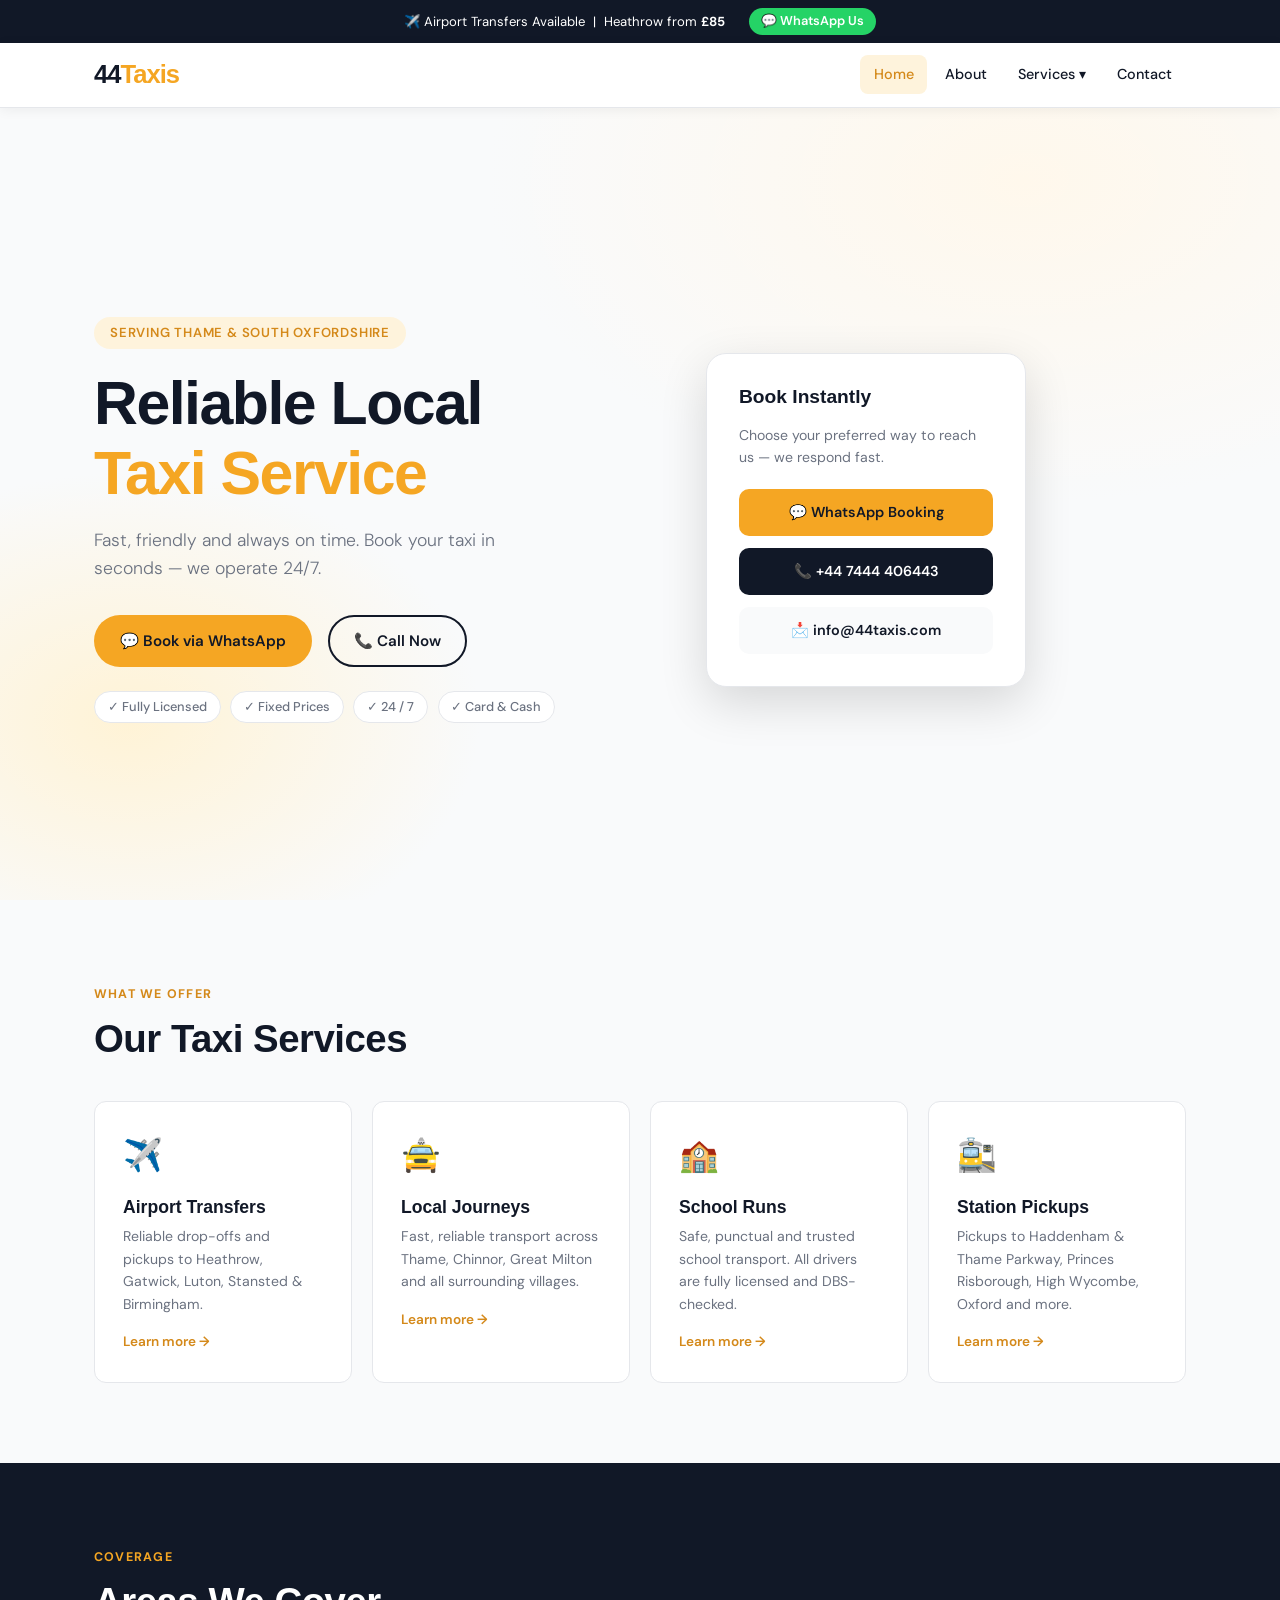
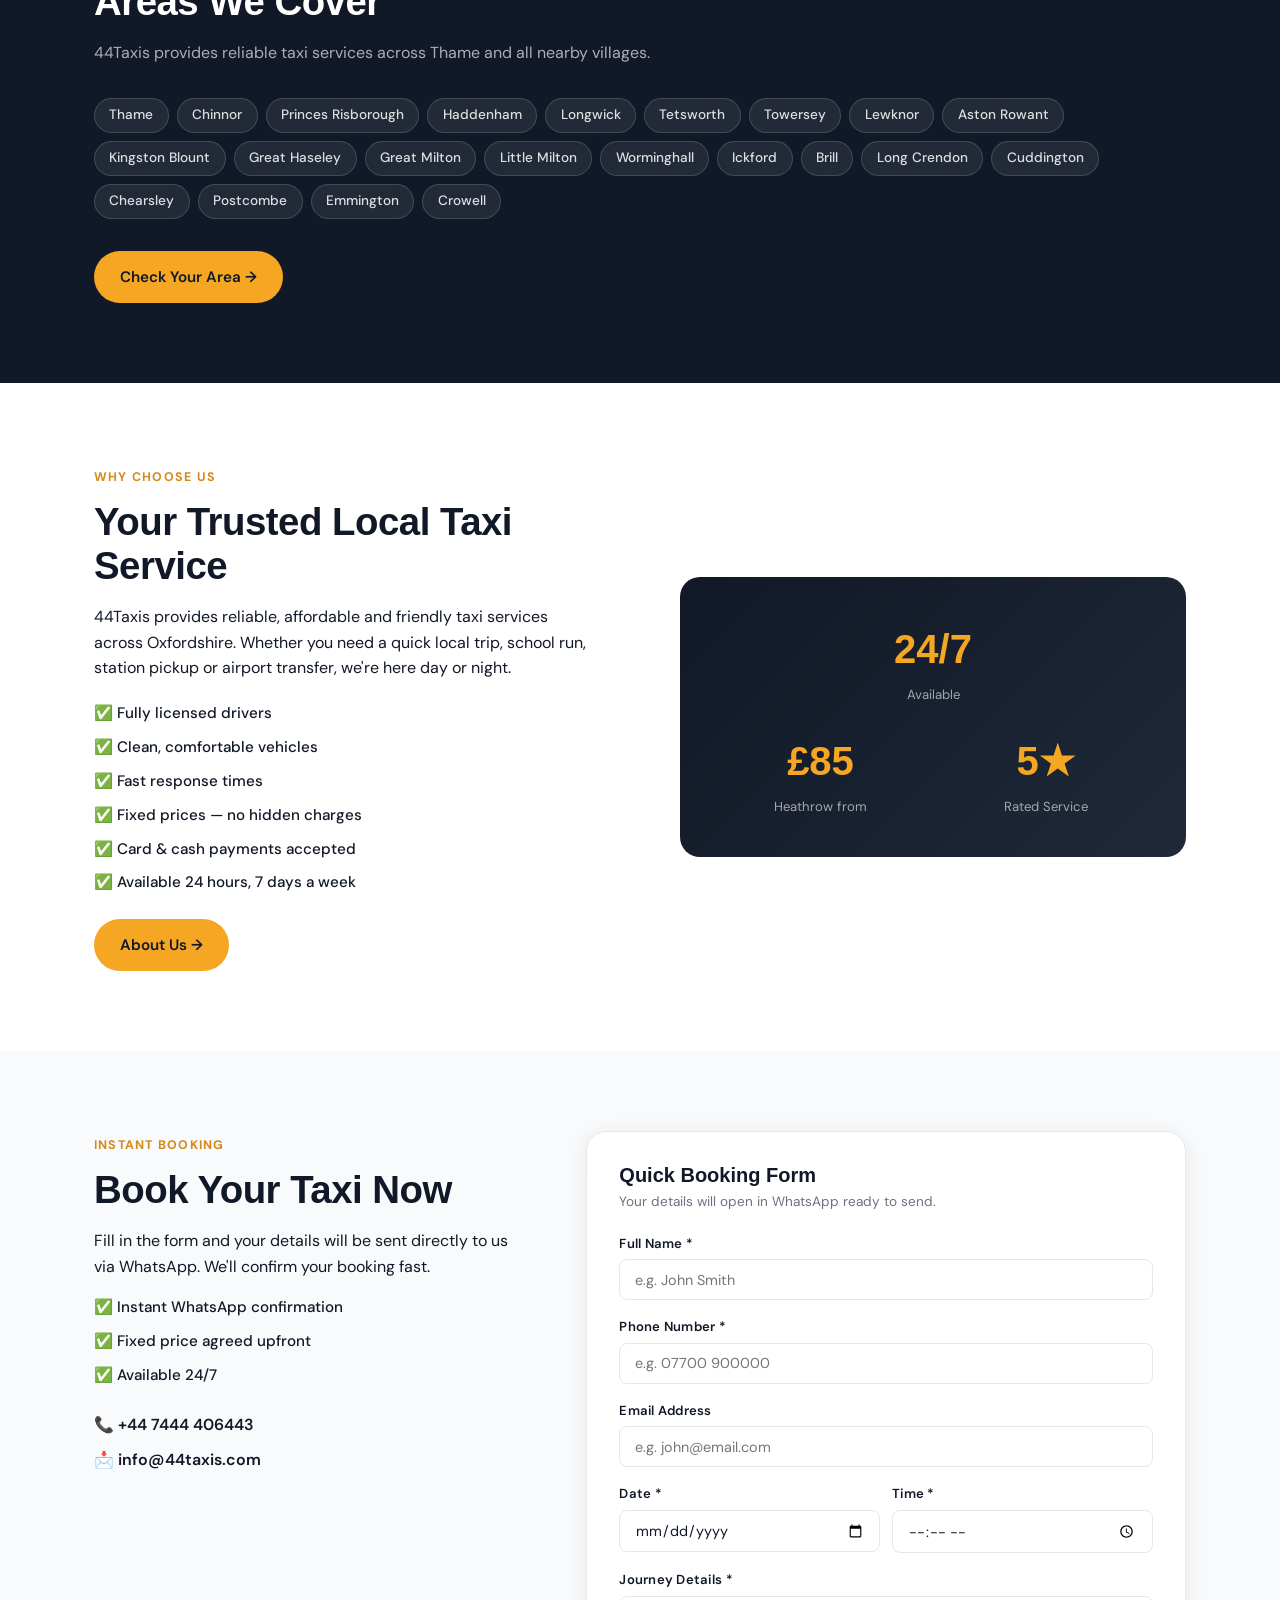
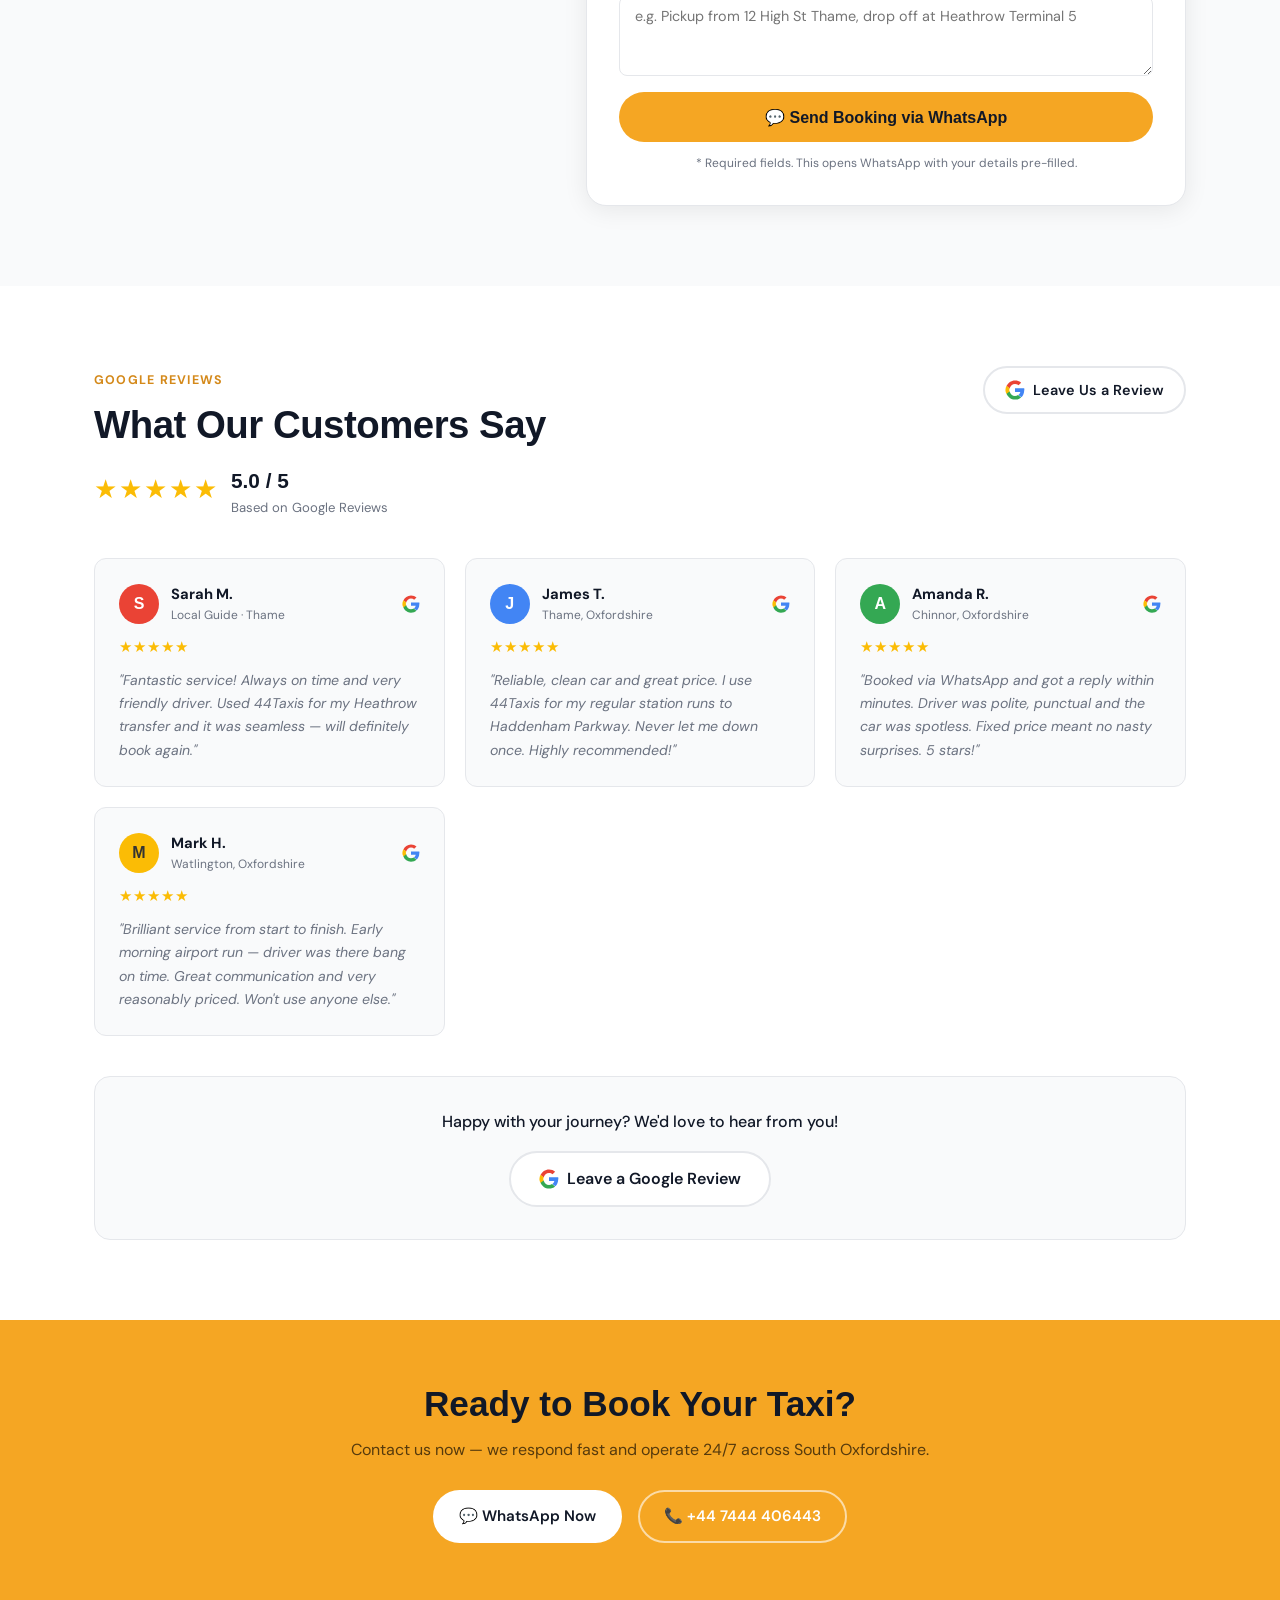
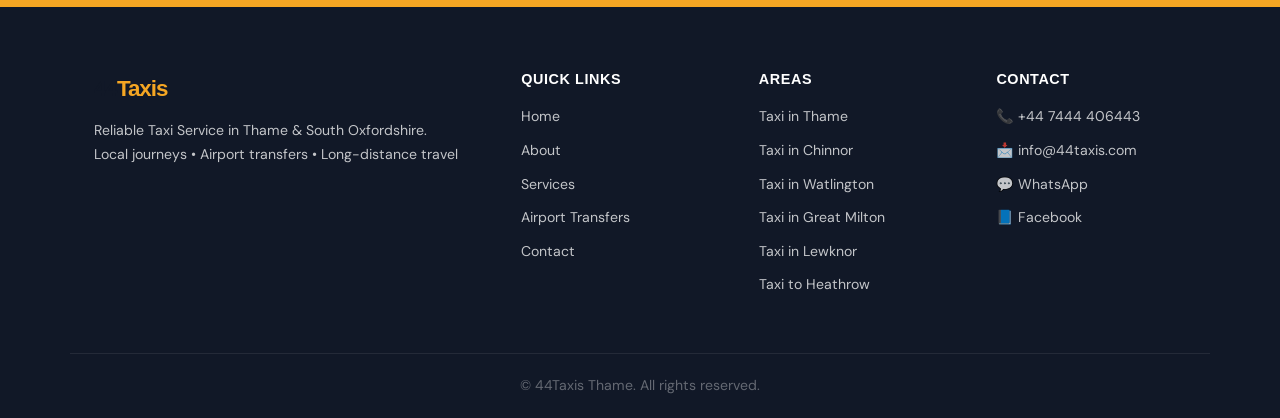
==== commit 78c51bc7: "Rename index-1.html to index.html" ====
--- a/index.html
+++ b/index.html
@@ -1,1524 +1,378 @@
 <!DOCTYPE html>
 <html lang="en">
 <head>
-  <meta charset="UTF-8">
-  <meta name="viewport" content="width=device-width, initial-scale=1.0">
-  <title>44 Taxi | Local Taxi & Airport Transfers | Book Online</title>
-  <meta name="description" content="44 Taxi – reliable local taxi and airport transfer service. Available 24/7. Book online or call 07444 406443. Fast, professional, affordable.">
-  <meta name="keywords" content="44 taxi, local taxi, airport transfers, taxi booking, cab service, taxi near me">
-  <meta name="robots" content="index, follow">
-  <meta property="og:title" content="44 Taxi | Local Taxi & Airport Transfers">
-  <meta property="og:description" content="Reliable 24/7 taxi and airport transfer service. Book online or call 07444 406443.">
-  <meta property="og:type" content="website">
-  <meta property="og:url" content="https://44taxi.com">
-  <link rel="canonical" href="https://44taxi.com/">
-
-  <!-- Favicon (inline SVG data URI — works with no external files) -->
-  <link rel="icon" type="image/svg+xml" href="data:image/svg+xml,%3Csvg xmlns='http://www.w3.org/2000/svg' viewBox='0 0 32 32'%3E%3Cdefs%3E%3ClinearGradient id='fg' x1='0%25' y1='0%25' x2='100%25' y2='100%25'%3E%3Cstop offset='0%25' style='stop-color:%23e8c96a'/%3E%3Cstop offset='100%25' style='stop-color:%239a7530'/%3E%3C/linearGradient%3E%3C/defs%3E%3Crect width='32' height='32' rx='7' fill='url(%23fg)'/%3E%3Crect x='2' y='2' width='28' height='28' rx='5.5' fill='none' stroke='rgba(255,255,255,0.2)' stroke-width='1'/%3E%3Ctext x='16' y='22' font-family='Arial Black,Arial,sans-serif' font-size='17' font-weight='900' fill='%230a0a0a' text-anchor='middle' letter-spacing='-1'%3E44%3C/text%3E%3Crect x='9' y='24.5' width='14' height='2' rx='1' fill='rgba(10,10,10,0.35)'/%3E%3C/svg%3E">
-  <meta name="theme-color" content="#c9a84c">
-  <meta property="og:image" content="https://44taxi.com/assets/logo.svg">
-
-  <!-- Schema.org LocalBusiness -->
-  <script type="application/ld+json">
-  {
-    "@context": "https://schema.org",
-    "@type": "TaxiService",
-    "name": "44 Taxi",
-    "telephone": "07444406443",
-    "email": "info@44taxi.com",
-    "url": "https://44taxi.com",
-    "priceRange": "££",
-    "openingHours": "Mo-Su 00:00-24:00",
-    "areaServed": "Local area and airports",
-    "description": "Professional taxi and airport transfer service available 24/7."
-  }
-  </script>
-
-  <link rel="preconnect" href="https://fonts.googleapis.com">
-  <link rel="preconnect" href="https://fonts.gstatic.com" crossorigin>
-  <link href="https://fonts.googleapis.com/css2?family=Bebas+Neue&family=DM+Sans:wght@300;400;500;600;700&family=DM+Serif+Display:ital@0;1&display=swap" rel="stylesheet">
-
-  <style>
-    *, *::before, *::after { box-sizing: border-box; margin: 0; padding: 0; }
-
-    :root {
-      --black: #0a0a0a;
-      --gold: #c9a84c;
-      --gold-light: #e8c96a;
-      --gold-dark: #9a7530;
-      --white: #f8f6f0;
-      --grey: #1a1a1a;
-      --grey2: #2a2a2a;
-      --grey3: #3d3d3d;
-      --text-muted: #888;
-      --radius: 4px;
-      --transition: 0.3s ease;
-    }
-
-    html { scroll-behavior: smooth; }
-
-    body {
-      font-family: 'DM Sans', sans-serif;
-      background: var(--black);
-      color: var(--white);
-      font-size: 16px;
-      line-height: 1.6;
-      overflow-x: hidden;
-    }
-
-    /* ─── ANNOUNCEMENT BANNER ─── */
-    .announcement-banner {
-      background: var(--gold);
-      color: var(--black);
-      text-align: center;
-      padding: 10px 20px;
-      font-size: 13px;
-      font-weight: 600;
-      letter-spacing: 0.05em;
-      position: relative;
-      z-index: 100;
-    }
-    .announcement-banner a { color: var(--black); text-decoration: underline; }
-
-    /* ─── HEADER / NAV ─── */
-    header {
-      background: rgba(10,10,10,0.97);
-      backdrop-filter: blur(12px);
-      border-bottom: 1px solid rgba(201,168,76,0.2);
-      position: sticky;
-      top: 0;
-      z-index: 90;
-      padding: 0 24px;
-    }
-    .nav-inner {
-      max-width: 1200px;
-      margin: 0 auto;
-      display: flex;
-      align-items: center;
-      justify-content: space-between;
-      height: 68px;
-    }
-    .logo {
-      display: flex;
-      align-items: center;
-      text-decoration: none;
-      flex-shrink: 0;
-    }
-    .logo svg { height: 46px; width: auto; display: block; }
-    .footer-brand .logo svg { height: 52px; }
-
-    nav { display: flex; align-items: center; gap: 6px; }
-    nav a {
-      color: rgba(248,246,240,0.75);
-      text-decoration: none;
-      font-size: 14px;
-      font-weight: 500;
-      padding: 8px 14px;
-      border-radius: var(--radius);
-      transition: var(--transition);
-      white-space: nowrap;
-    }
-    nav a:hover { color: var(--gold); background: rgba(201,168,76,0.1); }
-
-    .nav-cta {
-      background: var(--gold) !important;
-      color: var(--black) !important;
-      font-weight: 700 !important;
-      padding: 9px 20px !important;
-    }
-    .nav-cta:hover { background: var(--gold-light) !important; }
-
-    .nav-phone {
-      display: flex;
-      align-items: center;
-      gap: 6px;
-      color: var(--gold) !important;
-      font-weight: 700 !important;
-    }
-
-    .hamburger {
-      display: none;
-      flex-direction: column;
-      gap: 5px;
-      cursor: pointer;
-      padding: 8px;
-      background: none;
-      border: none;
-    }
-    .hamburger span {
-      width: 24px;
-      height: 2px;
-      background: var(--white);
-      border-radius: 2px;
-      transition: var(--transition);
-      display: block;
-    }
-
-    .mobile-nav {
-      display: none;
-      position: fixed;
-      top: 0; left: 0; right: 0; bottom: 0;
-      background: rgba(10,10,10,0.98);
-      z-index: 200;
-      flex-direction: column;
-      align-items: center;
-      justify-content: center;
-      gap: 20px;
-      padding: 40px;
-    }
-    .mobile-nav.open { display: flex; }
-    .mobile-nav a {
-      font-family: 'Bebas Neue', sans-serif;
-      font-size: 32px;
-      color: var(--white);
-      text-decoration: none;
-      letter-spacing: 0.05em;
-      transition: var(--transition);
-    }
-    .mobile-nav a:hover { color: var(--gold); }
-    .mobile-nav .close-btn {
-      position: absolute;
-      top: 24px; right: 24px;
-      font-size: 32px;
-      color: var(--white);
-      cursor: pointer;
-      background: none;
-      border: none;
-    }
-
-    /* ─── HERO ─── */
-    .hero {
-      position: relative;
-      min-height: 92vh;
-      display: flex;
-      align-items: center;
-      overflow: hidden;
-      padding: 80px 24px;
-    }
-    .hero-bg {
-      position: absolute;
-      inset: 0;
-      background:
-        radial-gradient(ellipse 80% 60% at 70% 50%, rgba(201,168,76,0.08) 0%, transparent 60%),
-        radial-gradient(ellipse 60% 80% at 10% 80%, rgba(201,168,76,0.05) 0%, transparent 50%),
-        linear-gradient(160deg, #0d0d0d 0%, #111 50%, #0a0a0a 100%);
-    }
-    .hero-grid {
-      position: absolute;
-      inset: 0;
-      background-image:
-        linear-gradient(rgba(201,168,76,0.04) 1px, transparent 1px),
-        linear-gradient(90deg, rgba(201,168,76,0.04) 1px, transparent 1px);
-      background-size: 60px 60px;
-      mask-image: radial-gradient(ellipse at 50% 50%, black 30%, transparent 80%);
-    }
-    .hero-content {
-      position: relative;
-      max-width: 1200px;
-      margin: 0 auto;
-      width: 100%;
-      display: grid;
-      grid-template-columns: 1fr 420px;
-      gap: 60px;
-      align-items: center;
-    }
-    .hero-badge {
-      display: inline-flex;
-      align-items: center;
-      gap: 8px;
-      background: rgba(201,168,76,0.12);
-      border: 1px solid rgba(201,168,76,0.3);
-      color: var(--gold);
-      padding: 6px 14px;
-      border-radius: 50px;
-      font-size: 12px;
-      font-weight: 600;
-      letter-spacing: 0.1em;
-      text-transform: uppercase;
-      margin-bottom: 24px;
-    }
-    .hero-badge::before { content: '●'; font-size: 8px; animation: pulse 2s infinite; }
-    @keyframes pulse { 0%,100%{opacity:1} 50%{opacity:0.3} }
-
-    h1 {
-      font-family: 'Bebas Neue', sans-serif;
-      font-size: clamp(52px, 7vw, 96px);
-      line-height: 0.95;
-      letter-spacing: 0.02em;
-      margin-bottom: 24px;
-    }
-    h1 .accent { color: var(--gold); display: block; }
-    h1 .outline {
-      -webkit-text-stroke: 2px rgba(248,246,240,0.3);
-      color: transparent;
-    }
-
-    .hero-sub {
-      font-size: 18px;
-      color: rgba(248,246,240,0.65);
-      max-width: 520px;
-      margin-bottom: 36px;
-      font-weight: 300;
-      line-height: 1.7;
-    }
-
-    .hero-actions {
-      display: flex;
-      gap: 14px;
-      flex-wrap: wrap;
-      margin-bottom: 48px;
-    }
-
-    .btn-primary {
-      display: inline-flex;
-      align-items: center;
-      gap: 10px;
-      background: var(--gold);
-      color: var(--black);
-      font-weight: 700;
-      font-size: 15px;
-      padding: 16px 32px;
-      border-radius: var(--radius);
-      text-decoration: none;
-      border: none;
-      cursor: pointer;
-      transition: var(--transition);
-      letter-spacing: 0.02em;
-      white-space: nowrap;
-    }
-    .btn-primary:hover { background: var(--gold-light); transform: translateY(-2px); box-shadow: 0 8px 30px rgba(201,168,76,0.3); }
-
-    .btn-secondary {
-      display: inline-flex;
-      align-items: center;
-      gap: 10px;
-      background: transparent;
-      color: var(--white);
-      font-weight: 600;
-      font-size: 15px;
-      padding: 15px 28px;
-      border-radius: var(--radius);
-      text-decoration: none;
-      border: 1px solid rgba(248,246,240,0.2);
-      cursor: pointer;
-      transition: var(--transition);
-      white-space: nowrap;
-    }
-    .btn-secondary:hover { border-color: var(--gold); color: var(--gold); }
-
-    .hero-stats {
-      display: flex;
-      gap: 36px;
-    }
-    .stat { display: flex; flex-direction: column; }
-    .stat-num {
-      font-family: 'Bebas Neue', sans-serif;
-      font-size: 36px;
-      color: var(--gold);
-      line-height: 1;
-    }
-    .stat-label { font-size: 12px; color: var(--text-muted); text-transform: uppercase; letter-spacing: 0.08em; margin-top: 4px; }
-
-    /* ─── BOOKING FORM CARD ─── */
-    .booking-card {
-      background: var(--grey);
-      border: 1px solid rgba(201,168,76,0.2);
-      border-radius: 12px;
-      padding: 32px;
-      box-shadow: 0 24px 80px rgba(0,0,0,0.5);
-    }
-    .booking-card h3 {
-      font-family: 'Bebas Neue', sans-serif;
-      font-size: 22px;
-      letter-spacing: 0.05em;
-      margin-bottom: 6px;
-      color: var(--gold);
-    }
-    .booking-card p { font-size: 13px; color: var(--text-muted); margin-bottom: 24px; }
-
-    .form-group { margin-bottom: 16px; }
-    .form-group label {
-      display: block;
-      font-size: 12px;
-      font-weight: 600;
-      text-transform: uppercase;
-      letter-spacing: 0.08em;
-      color: var(--text-muted);
-      margin-bottom: 6px;
-    }
-    .form-group input,
-    .form-group select,
-    .form-group textarea {
-      width: 100%;
-      background: var(--grey2);
-      border: 1px solid rgba(255,255,255,0.08);
-      border-radius: var(--radius);
-      color: var(--white);
-      padding: 12px 16px;
-      font-family: 'DM Sans', sans-serif;
-      font-size: 14px;
-      transition: var(--transition);
-      outline: none;
-    }
-    .form-group input:focus,
-    .form-group select:focus,
-    .form-group textarea:focus {
-      border-color: var(--gold);
-      background: rgba(201,168,76,0.05);
-    }
-    .form-group select { cursor: pointer; }
-    .form-row { display: grid; grid-template-columns: 1fr 1fr; gap: 12px; }
-
-    .form-submit {
-      width: 100%;
-      background: var(--gold);
-      color: var(--black);
-      font-family: 'DM Sans', sans-serif;
-      font-size: 15px;
-      font-weight: 700;
-      padding: 15px;
-      border: none;
-      border-radius: var(--radius);
-      cursor: pointer;
-      transition: var(--transition);
-      letter-spacing: 0.02em;
-      display: flex;
-      align-items: center;
-      justify-content: center;
-      gap: 8px;
-    }
-    .form-submit:hover { background: var(--gold-light); transform: translateY(-1px); }
-
-    .form-note {
-      text-align: center;
-      font-size: 12px;
-      color: var(--text-muted);
-      margin-top: 12px;
-    }
-
-    /* ─── SECTIONS ─── */
-    section { padding: 80px 24px; }
-    .container { max-width: 1200px; margin: 0 auto; }
-
-    .section-label {
-      font-size: 12px;
-      font-weight: 700;
-      text-transform: uppercase;
-      letter-spacing: 0.15em;
-      color: var(--gold);
-      margin-bottom: 12px;
-    }
-    h2 {
-      font-family: 'Bebas Neue', sans-serif;
-      font-size: clamp(36px, 4vw, 56px);
-      letter-spacing: 0.03em;
-      line-height: 1.05;
-      margin-bottom: 16px;
-    }
-    .section-intro {
-      font-size: 17px;
-      color: rgba(248,246,240,0.6);
-      max-width: 580px;
-      margin-bottom: 48px;
-      font-weight: 300;
-      line-height: 1.7;
-    }
-
-    /* ─── SERVICES ─── */
-    .services-section { background: var(--grey); border-top: 1px solid rgba(255,255,255,0.05); border-bottom: 1px solid rgba(255,255,255,0.05); }
-    .services-grid {
-      display: grid;
-      grid-template-columns: repeat(auto-fit, minmax(260px, 1fr));
-      gap: 1px;
-      background: rgba(255,255,255,0.05);
-      border: 1px solid rgba(255,255,255,0.05);
-      border-radius: 8px;
-      overflow: hidden;
-    }
-    .service-card {
-      background: var(--grey);
-      padding: 36px 28px;
-      transition: var(--transition);
-      text-decoration: none;
-      color: inherit;
-      display: block;
-    }
-    .service-card:hover { background: rgba(201,168,76,0.06); }
-    .service-icon {
-      width: 52px;
-      height: 52px;
-      background: rgba(201,168,76,0.1);
-      border-radius: 8px;
-      display: flex;
-      align-items: center;
-      justify-content: center;
-      font-size: 24px;
-      margin-bottom: 20px;
-      border: 1px solid rgba(201,168,76,0.2);
-    }
-    .service-card h3 {
-      font-family: 'Bebas Neue', sans-serif;
-      font-size: 20px;
-      letter-spacing: 0.05em;
-      margin-bottom: 10px;
-    }
-    .service-card p { font-size: 14px; color: var(--text-muted); line-height: 1.6; }
-    .service-link {
-      display: inline-flex;
-      align-items: center;
-      gap: 6px;
-      color: var(--gold);
-      font-size: 13px;
-      font-weight: 600;
-      margin-top: 16px;
-      text-decoration: none;
-    }
-
-    /* ─── WHY US ─── */
-    .why-grid {
-      display: grid;
-      grid-template-columns: 1fr 1fr;
-      gap: 60px;
-      align-items: center;
-    }
-    .why-visual {
-      position: relative;
-      height: 460px;
-      background: var(--grey);
-      border-radius: 12px;
-      overflow: hidden;
-      border: 1px solid rgba(201,168,76,0.15);
-      display: flex;
-      align-items: center;
-      justify-content: center;
-    }
-    .why-visual-inner {
-      text-align: center;
-    }
-    .big-number {
-      font-family: 'Bebas Neue', sans-serif;
-      font-size: 160px;
-      line-height: 1;
-      color: rgba(201,168,76,0.08);
-      position: absolute;
-      top: 50%;
-      left: 50%;
-      transform: translate(-50%,-50%);
-      white-space: nowrap;
-    }
-    .rating-display {
-      position: relative;
-      z-index: 2;
-    }
-    .stars { font-size: 32px; margin-bottom: 8px; }
-    .rating-num {
-      font-family: 'Bebas Neue', sans-serif;
-      font-size: 72px;
-      color: var(--gold);
-      line-height: 1;
-    }
-    .rating-sub { font-size: 14px; color: var(--text-muted); }
-
-    .feature-list { display: flex; flex-direction: column; gap: 20px; }
-    .feature-item {
-      display: flex;
-      gap: 16px;
-      align-items: flex-start;
-    }
-    .feature-dot {
-      width: 40px;
-      height: 40px;
-      background: rgba(201,168,76,0.1);
-      border: 1px solid rgba(201,168,76,0.25);
-      border-radius: 8px;
-      display: flex;
-      align-items: center;
-      justify-content: center;
-      font-size: 18px;
-      flex-shrink: 0;
-      margin-top: 2px;
-    }
-    .feature-item h4 {
-      font-weight: 700;
-      font-size: 15px;
-      margin-bottom: 4px;
-    }
-    .feature-item p { font-size: 14px; color: var(--text-muted); line-height: 1.5; }
-
-    /* ─── AIRPORTS SECTION ─── */
-    .airports-section { background: var(--grey); }
-    .airports-grid {
-      display: grid;
-      grid-template-columns: repeat(auto-fit, minmax(280px, 1fr));
-      gap: 20px;
-    }
-    .airport-card {
-      background: var(--black);
-      border: 1px solid rgba(255,255,255,0.07);
-      border-radius: 8px;
-      padding: 28px;
-      transition: var(--transition);
-      text-decoration: none;
-      color: inherit;
-      display: block;
-      position: relative;
-      overflow: hidden;
-    }
-    .airport-card::before {
-      content: '';
-      position: absolute;
-      top: 0; left: 0; right: 0;
-      height: 2px;
-      background: var(--gold);
-      transform: scaleX(0);
-      transition: var(--transition);
-    }
-    .airport-card:hover { border-color: rgba(201,168,76,0.3); }
-    .airport-card:hover::before { transform: scaleX(1); }
-    .airport-code {
-      font-family: 'Bebas Neue', sans-serif;
-      font-size: 48px;
-      color: rgba(201,168,76,0.15);
-      line-height: 1;
-      margin-bottom: 4px;
-    }
-    .airport-card h3 { font-size: 16px; font-weight: 700; margin-bottom: 6px; }
-    .airport-card p { font-size: 13px; color: var(--text-muted); margin-bottom: 14px; }
-    .airport-detail {
-      display: flex;
-      justify-content: space-between;
-      font-size: 12px;
-      color: var(--text-muted);
-      border-top: 1px solid rgba(255,255,255,0.06);
-      padding-top: 14px;
-    }
-    .airport-detail strong { color: var(--gold); }
-
-    /* ─── LOCAL AREAS ─── */
-    .areas-grid {
-      display: grid;
-      grid-template-columns: repeat(auto-fill, minmax(180px, 1fr));
-      gap: 12px;
-    }
-    .area-chip {
-      background: var(--grey);
-      border: 1px solid rgba(255,255,255,0.07);
-      border-radius: var(--radius);
-      padding: 14px 18px;
-      text-decoration: none;
-      color: var(--white);
-      font-size: 14px;
-      font-weight: 500;
-      transition: var(--transition);
-      display: flex;
-      align-items: center;
-      justify-content: space-between;
-    }
-    .area-chip:hover { border-color: var(--gold); color: var(--gold); background: rgba(201,168,76,0.05); }
-    .area-chip span { font-size: 11px; color: var(--text-muted); }
-
-    /* ─── REVIEWS ─── */
-    .reviews-section { background: var(--grey); }
-    .reviews-grid {
-      display: grid;
-      grid-template-columns: repeat(auto-fit, minmax(300px, 1fr));
-      gap: 20px;
-    }
-    .review-card {
-      background: var(--black);
-      border: 1px solid rgba(255,255,255,0.07);
-      border-radius: 8px;
-      padding: 28px;
-    }
-    .review-stars { color: var(--gold); font-size: 16px; margin-bottom: 14px; }
-    .review-text {
-      font-size: 14px;
-      line-height: 1.7;
-      color: rgba(248,246,240,0.8);
-      margin-bottom: 20px;
-      font-style: italic;
-    }
-    .review-author {
-      display: flex;
-      align-items: center;
-      gap: 12px;
-    }
-    .review-avatar {
-      width: 36px;
-      height: 36px;
-      background: rgba(201,168,76,0.15);
-      border-radius: 50%;
-      display: flex;
-      align-items: center;
-      justify-content: center;
-      font-weight: 700;
-      font-size: 13px;
-      color: var(--gold);
-      flex-shrink: 0;
-    }
-    .review-name { font-size: 14px; font-weight: 600; }
-    .review-date { font-size: 12px; color: var(--text-muted); }
-
-    /* ─── CONTACT SECTION ─── */
-    .contact-grid {
-      display: grid;
-      grid-template-columns: 1fr 1fr;
-      gap: 60px;
-      align-items: start;
-    }
-    .contact-info { display: flex; flex-direction: column; gap: 28px; }
-    .contact-item {
-      display: flex;
-      align-items: flex-start;
-      gap: 16px;
-    }
-    .contact-icon {
-      width: 48px;
-      height: 48px;
-      background: rgba(201,168,76,0.1);
-      border: 1px solid rgba(201,168,76,0.2);
-      border-radius: 8px;
-      display: flex;
-      align-items: center;
-      justify-content: center;
-      font-size: 20px;
-      flex-shrink: 0;
-    }
-    .contact-item h4 { font-size: 12px; text-transform: uppercase; letter-spacing: 0.1em; color: var(--text-muted); margin-bottom: 4px; }
-    .contact-item a { color: var(--white); text-decoration: none; font-size: 17px; font-weight: 600; transition: var(--transition); }
-    .contact-item a:hover { color: var(--gold); }
-
-    .contact-form {
-      background: var(--grey);
-      border: 1px solid rgba(255,255,255,0.07);
-      border-radius: 12px;
-      padding: 36px;
-    }
-    .contact-form h3 {
-      font-family: 'Bebas Neue', sans-serif;
-      font-size: 24px;
-      letter-spacing: 0.05em;
-      margin-bottom: 24px;
-    }
-
-    /* ─── FOOTER ─── */
-    footer {
-      background: #050505;
-      border-top: 1px solid rgba(255,255,255,0.06);
-      padding: 60px 24px 30px;
-    }
-    .footer-inner {
-      max-width: 1200px;
-      margin: 0 auto;
-    }
-    .footer-grid {
-      display: grid;
-      grid-template-columns: 2fr 1fr 1fr 1fr;
-      gap: 48px;
-      margin-bottom: 48px;
-    }
-    .footer-brand p { font-size: 14px; color: var(--text-muted); margin-top: 16px; line-height: 1.7; max-width: 280px; }
-    .footer-col h4 {
-      font-size: 12px;
-      text-transform: uppercase;
-      letter-spacing: 0.1em;
-      color: var(--gold);
-      margin-bottom: 16px;
-      font-weight: 700;
-    }
-    .footer-col a {
-      display: block;
-      color: var(--text-muted);
-      text-decoration: none;
-      font-size: 14px;
-      margin-bottom: 10px;
-      transition: var(--transition);
-    }
-    .footer-col a:hover { color: var(--white); }
-    .footer-bottom {
-      display: flex;
-      justify-content: space-between;
-      align-items: center;
-      padding-top: 24px;
-      border-top: 1px solid rgba(255,255,255,0.06);
-      font-size: 13px;
-      color: var(--text-muted);
-    }
-    .footer-bottom a { color: var(--text-muted); text-decoration: none; }
-    .footer-bottom a:hover { color: var(--gold); }
-
-    /* ─── WHATSAPP FLOAT ─── */
-    .whatsapp-float {
-      position: fixed;
-      bottom: 28px;
-      right: 28px;
-      z-index: 999;
-      display: flex;
-      flex-direction: column;
-      align-items: flex-end;
-      gap: 10px;
-    }
-    .whatsapp-bubble {
-      background: #25D366;
-      width: 60px;
-      height: 60px;
-      border-radius: 50%;
-      display: flex;
-      align-items: center;
-      justify-content: center;
-      box-shadow: 0 8px 30px rgba(37,211,102,0.4);
-      cursor: pointer;
-      transition: var(--transition);
-      text-decoration: none;
-      animation: float 3s ease-in-out infinite;
-    }
-    @keyframes float { 0%,100%{transform:translateY(0)} 50%{transform:translateY(-5px)} }
-    .whatsapp-bubble:hover { transform: scale(1.1); box-shadow: 0 12px 40px rgba(37,211,102,0.5); }
-    .whatsapp-bubble svg { width: 32px; height: 32px; fill: white; }
-    .whatsapp-label {
-      background: var(--grey);
-      color: var(--white);
-      font-size: 13px;
-      font-weight: 600;
-      padding: 8px 14px;
-      border-radius: 50px;
-      border: 1px solid rgba(255,255,255,0.1);
-      white-space: nowrap;
-      box-shadow: 0 4px 20px rgba(0,0,0,0.4);
-    }
-
-    /* ─── CALL BUTTON STRIP ─── */
-    .call-strip {
-      position: fixed;
-      bottom: 0; left: 0; right: 0;
-      background: var(--black);
-      border-top: 1px solid rgba(201,168,76,0.2);
-      padding: 12px 24px;
-      display: none;
-      justify-content: center;
-      gap: 12px;
-      z-index: 80;
-    }
-    .call-strip a {
-      flex: 1;
-      max-width: 200px;
-      display: flex;
-      align-items: center;
-      justify-content: center;
-      gap: 8px;
-      padding: 12px;
-      border-radius: var(--radius);
-      font-size: 14px;
-      font-weight: 700;
-      text-decoration: none;
-    }
-    .call-strip .call-btn { background: var(--gold); color: var(--black); }
-    .call-strip .wa-btn { background: #25D366; color: white; }
-
-    /* ─── TRUST BAR ─── */
-    .trust-bar {
-      background: var(--grey);
-      border-top: 1px solid rgba(255,255,255,0.05);
-      border-bottom: 1px solid rgba(255,255,255,0.05);
-      padding: 20px 24px;
-    }
-    .trust-inner {
-      max-width: 1200px;
-      margin: 0 auto;
-      display: flex;
-      align-items: center;
-      justify-content: center;
-      gap: 48px;
-      flex-wrap: wrap;
-    }
-    .trust-item {
-      display: flex;
-      align-items: center;
-      gap: 10px;
-      font-size: 14px;
-      font-weight: 600;
-      color: rgba(248,246,240,0.7);
-    }
-    .trust-item span:first-child { font-size: 20px; }
-
-    /* ─── SUCCESS MESSAGE ─── */
-    .form-success {
-      display: none;
-      text-align: center;
-      padding: 24px;
-      background: rgba(37,211,102,0.1);
-      border: 1px solid rgba(37,211,102,0.3);
-      border-radius: var(--radius);
-      color: #25D366;
-      font-weight: 600;
-      margin-top: 16px;
-    }
-
-    /* ─── RESPONSIVE ─── */
-    @media (max-width: 900px) {
-      nav { display: none; }
-      .hamburger { display: flex; }
-      .hero-content { grid-template-columns: 1fr; }
-      .booking-card { order: -1; }
-      .why-grid, .contact-grid { grid-template-columns: 1fr; }
-      .why-visual { height: 280px; }
-      .footer-grid { grid-template-columns: 1fr 1fr; }
-      .call-strip { display: flex; }
-      body { padding-bottom: 70px; }
-      .whatsapp-float { bottom: 90px; }
-    }
-
-    @media (max-width: 600px) {
-      .hero { padding: 40px 20px; min-height: auto; }
-      .footer-grid { grid-template-columns: 1fr; }
-      .hero-stats { gap: 24px; }
-      .airports-grid { grid-template-columns: 1fr; }
-      .form-row { grid-template-columns: 1fr; }
-      .footer-bottom { flex-direction: column; gap: 12px; text-align: center; }
-    }
-  </style>
+  <meta charset="UTF-8" />
+  <meta name="viewport" content="width=device-width, initial-scale=1.0"/>
+  <title>44Taxis Thame – Reliable Local Taxi Service in Oxfordshire</title>
+  <meta name="description" content="Fast, friendly and always on time. Book your taxi in Thame, Chinnor, Watlington, Great Milton, Lewknor and airport transfers to Heathrow. Available 24/7."/>
+  <link rel="preconnect" href="https://fonts.googleapis.com"/>
+  <link href="https://fonts.googleapis.com/css2?family=Syne:wght@400;600;700;800&family=DM+Sans:wght@300;400;500&display=swap" rel="stylesheet"/>
+  <link rel="stylesheet" href="style.css"/>
 </head>
 <body>
 
-<!-- Announcement Banner -->
-<div class="announcement-banner">
-  🚕 New Customer Offer: <strong>10% off your first booking!</strong> &nbsp;|&nbsp; Call us: <a href="tel:07444406443">07444 406443</a>
-</div>
-
-<!-- Header -->
-<header>
-  <div class="nav-inner">
-    <a href="/" class="logo" aria-label="44 Taxi — Home">
-      <svg xmlns="http://www.w3.org/2000/svg" viewBox="0 0 300 72" role="img" aria-label="44 Taxi">
-        <defs>
-          <linearGradient id="goldG" x1="0%" y1="0%" x2="100%" y2="100%">
-            <stop offset="0%" style="stop-color:#e8c96a"/>
-            <stop offset="55%" style="stop-color:#c9a84c"/>
-            <stop offset="100%" style="stop-color:#9a7530"/>
-          </linearGradient>
-          <linearGradient id="badgeG" x1="0%" y1="0%" x2="100%" y2="100%">
-            <stop offset="0%" style="stop-color:#d4af57"/>
-            <stop offset="100%" style="stop-color:#9a7530"/>
-          </linearGradient>
-        </defs>
-        <!-- Gold badge -->
-        <rect x="1" y="4" width="62" height="64" rx="9" fill="url(#badgeG)"/>
-        <rect x="4" y="7" width="56" height="58" rx="6" fill="none" stroke="rgba(255,255,255,0.22)" stroke-width="1"/>
-        <!-- Car body -->
-        <rect x="9" y="42" width="46" height="13" rx="3" fill="#0a0a0a" opacity="0.8"/>
-        <!-- Car roof -->
-        <path d="M17 42 L21 33 L43 33 L47 42 Z" fill="#0a0a0a" opacity="0.8"/>
-        <!-- Windows -->
-        <rect x="22" y="35" width="8" height="6" rx="1.5" fill="rgba(255,255,255,0.38)"/>
-        <rect x="33" y="35" width="8" height="6" rx="1.5" fill="rgba(255,255,255,0.38)"/>
-        <!-- Wheels -->
-        <circle cx="19" cy="55" r="5" fill="#0a0a0a" stroke="rgba(255,255,255,0.28)" stroke-width="1.5"/>
-        <circle cx="45" cy="55" r="5" fill="#0a0a0a" stroke="rgba(255,255,255,0.28)" stroke-width="1.5"/>
-        <circle cx="19" cy="55" r="2" fill="rgba(255,255,255,0.18)"/>
-        <circle cx="45" cy="55" r="2" fill="rgba(255,255,255,0.18)"/>
-        <!-- Taxi roof sign -->
-        <rect x="27" y="27" width="10" height="5" rx="1.5" fill="rgba(255,255,255,0.92)"/>
-        <text x="32" y="31.2" font-family="Arial" font-size="3.2" font-weight="900" fill="#c9a84c" text-anchor="middle">TAXI</text>
-        <!-- Divider -->
-        <line x1="74" y1="14" x2="74" y2="58" stroke="rgba(201,168,76,0.28)" stroke-width="1.5"/>
-        <!-- "44" -->
-        <text x="80" y="56" font-family="Arial Black,Arial,sans-serif" font-size="50" font-weight="900" fill="url(#goldG)" letter-spacing="-2">44</text>
-        <!-- TAXI word -->
-        <text x="157" y="44" font-family="Arial,sans-serif" font-size="20" font-weight="700" fill="#f8f6f0" letter-spacing="5">TAXI</text>
-        <!-- Tagline -->
-        <text x="158" y="58" font-family="Arial,sans-serif" font-size="8" font-weight="400" fill="rgba(201,168,76,0.82)" letter-spacing="3">RELIABLE · 24/7</text>
-      </svg>
-    </a>
-    <nav>
-      <a href="#services">Services</a>
-      <a href="#airports">Airports</a>
-      <a href="#areas">Areas</a>
-      <a href="#reviews">Reviews</a>
-      <a href="#contact">Contact</a>
-      <a href="tel:07444406443" class="nav-phone">📞 07444 406443</a>
-      <a href="#booking" class="nav-cta">Book Now</a>
+  <!-- TOP BAR -->
+  <div class="topbar">
+    <span>✈️ Airport Transfers Available &nbsp;|&nbsp; Heathrow from <strong>£85</strong></span>
+    <a href="https://wa.me/447444406443" class="topbar-wa">💬 WhatsApp Us</a>
+  </div>
+
+  <!-- NAV -->
+  <header class="nav-wrap">
+    <nav class="nav">
+      <a href="index.html" class="logo">44<span>Taxis</span></a>
+      <button class="burger" id="burger" aria-label="Menu">☰</button>
+      <ul class="nav-links" id="navLinks">
+        <li><a href="index.html" class="active">Home</a></li>
+        <li><a href="about.html">About</a></li>
+        <li class="has-drop">
+          <a href="services.html">Services ▾</a>
+          <ul class="dropdown">
+            <li><a href="airport-transfers.html">Airport Transfers</a></li>
+            <li><a href="taxi-thame.html">Taxi in Thame</a></li>
+            <li><a href="taxi-chinnor.html">Taxi in Chinnor</a></li>
+            <li><a href="taxi-watlington.html">Taxi in Watlington</a></li>
+            <li><a href="taxi-great-milton.html">Taxi in Great Milton</a></li>
+            <li><a href="taxi-lewknor.html">Taxi in Lewknor</a></li>
+            <li><a href="taxi-heathrow.html">Taxi to Heathrow</a></li>
+          </ul>
+        </li>
+        <li><a href="contact.html">Contact</a></li>
+      </ul>
     </nav>
-    <button class="hamburger" onclick="toggleMenu()" aria-label="Open menu">
-      <span></span><span></span><span></span>
-    </button>
-  </div>
-</header>
-
-<!-- Mobile Nav -->
-<div class="mobile-nav" id="mobileNav">
-  <button class="close-btn" onclick="toggleMenu()">✕</button>
-  <a href="/" class="logo" style="margin-bottom:8px" onclick="toggleMenu()">
-    <img src="assets/logo.svg" alt="44 Taxi" width="200" height="50">
-  </a>
-  <a href="#services" onclick="toggleMenu()">Services</a>
-  <a href="#airports" onclick="toggleMenu()">Airports</a>
-  <a href="#areas" onclick="toggleMenu()">Areas</a>
-  <a href="#reviews" onclick="toggleMenu()">Reviews</a>
-  <a href="#contact" onclick="toggleMenu()">Contact</a>
-  <a href="tel:07444406443">📞 07444 406443</a>
-  <a href="#booking" onclick="toggleMenu()" style="color:var(--gold)">Book Now →</a>
-</div>
-
-<!-- Hero -->
-<section class="hero">
-  <div class="hero-bg"></div>
-  <div class="hero-grid"></div>
-  <div class="hero-content">
-    <div>
-      <div class="hero-badge">Available 24/7 · Always On Time</div>
-      <h1>
-        <span>Your Reliable</span>
-        <span class="accent">Local Taxi</span>
-        <span class="outline">& Transfers</span>
-      </h1>
-      <p class="hero-sub">
-        Professional taxi service for local journeys, airport transfers, and everything in between. Fixed prices, no hidden fees, every time.
-      </p>
-      <div class="hero-actions">
-        <a href="#booking" class="btn-primary">📋 Book Online</a>
-        <a href="tel:07444406443" class="btn-secondary">📞 Call to Book</a>
-        <a href="https://wa.me/447444406443" class="btn-secondary" target="_blank" rel="noopener">💬 WhatsApp</a>
-      </div>
-      <div class="hero-stats">
-        <div class="stat">
-          <span class="stat-num">5★</span>
-          <span class="stat-label">Rated Service</span>
-        </div>
-        <div class="stat">
-          <span class="stat-num">24/7</span>
-          <span class="stat-label">Availability</span>
-        </div>
-        <div class="stat">
-          <span class="stat-num">Fixed</span>
-          <span class="stat-label">Prices</span>
-        </div>
-        <div class="stat">
-          <span class="stat-num">0%</span>
-          <span class="stat-label">Hidden Fees</span>
-        </div>
-      </div>
-    </div>
-
-    <!-- Booking Form -->
-    <div class="booking-card" id="booking">
-      <h3>Quick Booking</h3>
-      <p>We'll confirm your booking within minutes</p>
-      <form id="bookingForm" onsubmit="submitBooking(event)">
-        <div class="form-group">
-          <label>Your Name *</label>
-          <input type="text" name="name" placeholder="Full name" required>
-        </div>
-        <div class="form-group">
-          <label>Phone Number *</label>
-          <input type="tel" name="phone" placeholder="07xxx xxxxxx" required>
-        </div>
-        <div class="form-group">
-          <label>Pickup Location *</label>
-          <input type="text" name="pickup" placeholder="Street address or postcode" required>
-        </div>
-        <div class="form-group">
-          <label>Destination *</label>
-          <input type="text" name="destination" placeholder="Where to?" required>
-        </div>
-        <div class="form-row">
+  </header>
+
+  <!-- HERO -->
+  <section class="hero">
+    <div class="hero-bg"></div>
+    <div class="hero-content">
+      <p class="hero-tag">Serving Thame & South Oxfordshire</p>
+      <h1>Reliable Local<br/><em>Taxi Service</em></h1>
+      <p class="hero-sub">Fast, friendly and always on time. Book your taxi in seconds — we operate 24/7.</p>
+      <div class="hero-btns">
+        <a href="https://wa.me/447444406443" class="btn btn-primary">💬 Book via WhatsApp</a>
+        <a href="tel:+447444406443" class="btn btn-outline">📞 Call Now</a>
+      </div>
+      <div class="hero-badges">
+        <span>✓ Fully Licensed</span>
+        <span>✓ Fixed Prices</span>
+        <span>✓ 24 / 7</span>
+        <span>✓ Card &amp; Cash</span>
+      </div>
+    </div>
+    <div class="hero-card">
+      <h3>Book Instantly</h3>
+      <p>Choose your preferred way to reach us — we respond fast.</p>
+      <a href="https://wa.me/447444406443" class="quick-book">💬 WhatsApp Booking</a>
+      <a href="tel:+447444406443" class="quick-book quick-book--phone">📞 +44 7444 406443</a>
+      <a href="mailto:info@44taxis.com" class="quick-book quick-book--email">📩 info@44taxis.com</a>
+    </div>
+  </section>
+
+  <!-- SERVICES GRID -->
+  <section class="section services-section">
+    <div class="container">
+      <span class="section-label">What We Offer</span>
+      <h2>Our Taxi Services</h2>
+      <div class="services-grid">
+        <a href="airport-transfers.html" class="service-card">
+          <div class="service-icon">✈️</div>
+          <h3>Airport Transfers</h3>
+          <p>Reliable drop-offs and pickups to Heathrow, Gatwick, Luton, Stansted & Birmingham.</p>
+          <span class="card-link">Learn more →</span>
+        </a>
+        <a href="services.html" class="service-card">
+          <div class="service-icon">🚖</div>
+          <h3>Local Journeys</h3>
+          <p>Fast, reliable transport across Thame, Chinnor, Great Milton and all surrounding villages.</p>
+          <span class="card-link">Learn more →</span>
+        </a>
+        <a href="services.html" class="service-card">
+          <div class="service-icon">🏫</div>
+          <h3>School Runs</h3>
+          <p>Safe, punctual and trusted school transport. All drivers are fully licensed and DBS-checked.</p>
+          <span class="card-link">Learn more →</span>
+        </a>
+        <a href="services.html" class="service-card">
+          <div class="service-icon">🚉</div>
+          <h3>Station Pickups</h3>
+          <p>Pickups to Haddenham & Thame Parkway, Princes Risborough, High Wycombe, Oxford and more.</p>
+          <span class="card-link">Learn more →</span>
+        </a>
+      </div>
+    </div>
+  </section>
+
+  <!-- AREAS -->
+  <section class="section areas-section">
+    <div class="container">
+      <span class="section-label">Coverage</span>
+      <h2>Areas We Cover</h2>
+      <p class="section-sub">44Taxis provides reliable taxi services across Thame and all nearby villages.</p>
+      <div class="areas-wrap">
+        <div class="area-pills">
+          <span>Thame</span><span>Chinnor</span><span>Princes Risborough</span><span>Haddenham</span>
+          <span>Longwick</span><span>Tetsworth</span><span>Towersey</span><span>Lewknor</span>
+          <span>Aston Rowant</span><span>Kingston Blount</span><span>Great Haseley</span>
+          <span>Great Milton</span><span>Little Milton</span><span>Worminghall</span>
+          <span>Ickford</span><span>Brill</span><span>Long Crendon</span><span>Cuddington</span>
+          <span>Chearsley</span><span>Postcombe</span><span>Emmington</span><span>Crowell</span>
+        </div>
+        <a href="contact.html" class="btn btn-primary" style="margin-top:2rem;">Check Your Area →</a>
+      </div>
+    </div>
+  </section>
+
+  <!-- WHY US -->
+  <section class="section why-section">
+    <div class="container why-grid">
+      <div class="why-text">
+        <span class="section-label">Why Choose Us</span>
+        <h2>Your Trusted Local Taxi Service</h2>
+        <p>44Taxis provides reliable, affordable and friendly taxi services across Oxfordshire. Whether you need a quick local trip, school run, station pickup or airport transfer, we're here day or night.</p>
+        <ul class="why-list">
+          <li>✅ Fully licensed drivers</li>
+          <li>✅ Clean, comfortable vehicles</li>
+          <li>✅ Fast response times</li>
+          <li>✅ Fixed prices — no hidden charges</li>
+          <li>✅ Card &amp; cash payments accepted</li>
+          <li>✅ Available 24 hours, 7 days a week</li>
+        </ul>
+        <a href="about.html" class="btn btn-primary" style="margin-top:1.5rem;">About Us →</a>
+      </div>
+      <div class="why-img">
+        <div class="why-img-inner">
+          <div class="stat"><span>24/7</span><p>Available</p></div>
+          <div class="stat"><span>£85</span><p>Heathrow from</p></div>
+          <div class="stat"><span>5★</span><p>Rated Service</p></div>
+        </div>
+      </div>
+    </div>
+  </section>
+
+  <!-- BOOKING FORM -->
+  <section class="section booking-section">
+    <div class="container">
+      <div class="booking-wrap">
+        <div class="booking-info">
+          <span class="section-label">Instant Booking</span>
+          <h2>Book Your Taxi Now</h2>
+          <p>Fill in the form and your details will be sent directly to us via WhatsApp. We'll confirm your booking fast.</p>
+          <ul class="why-list" style="margin-top:1rem;">
+            <li>✅ Instant WhatsApp confirmation</li>
+            <li>✅ Fixed price agreed upfront</li>
+            <li>✅ Available 24/7</li>
+          </ul>
+          <div style="margin-top:1.5rem; display:flex; flex-direction:column; gap:0.6rem;">
+            <a href="tel:+447444406443" style="font-weight:600; color:var(--dark);">📞 +44 7444 406443</a>
+            <a href="mailto:info@44taxis.com" style="font-weight:600; color:var(--dark);">📩 info@44taxis.com</a>
+          </div>
+        </div>
+        <div class="booking-form-card">
+          <h3>Quick Booking Form</h3>
+          <p style="font-size:0.85rem; color:var(--grey); margin-bottom:1.25rem;">Your details will open in WhatsApp ready to send.</p>
           <div class="form-group">
-            <label>Date</label>
-            <input type="date" name="date">
+            <label for="bk-name">Full Name *</label>
+            <input type="text" id="bk-name" placeholder="e.g. John Smith"/>
           </div>
           <div class="form-group">
-            <label>Time</label>
-            <input type="time" name="time">
-          </div>
-        </div>
-        <div class="form-group">
-          <label>Journey Type</label>
-          <select name="type">
-            <option value="">Select type</option>
-            <option>Local Journey</option>
-            <option>Airport Transfer</option>
-            <option>Station Transfer</option>
-            <option>Long Distance</option>
-            <option>Other</option>
-          </select>
-        </div>
-        <button type="submit" class="form-submit">
-          ✓ Request Booking
-        </button>
-        <p class="form-note">🔒 Your details are kept private. We'll call to confirm.</p>
-      </form>
-      <div class="form-success" id="bookingSuccess">
-        ✅ Booking request sent! We'll call you within minutes to confirm.
-      </div>
-    </div>
-  </div>
-</section>
-
-<!-- Trust Bar -->
-<div class="trust-bar">
-  <div class="trust-inner">
-    <div class="trust-item"><span>✅</span> Fully Licensed & Insured</div>
-    <div class="trust-item"><span>🏆</span> 5-Star Rated Drivers</div>
-    <div class="trust-item"><span>💷</span> Fixed Competitive Prices</div>
-    <div class="trust-item"><span>🛡️</span> Flight Tracking Included</div>
-    <div class="trust-item"><span>🧹</span> Clean Comfortable Vehicles</div>
-  </div>
-</div>
-
-<!-- Services -->
-<section class="services-section" id="services">
-  <div class="container">
-    <div class="section-label">What We Offer</div>
-    <h2>Our Services</h2>
-    <p class="section-intro">From quick local hops to long-distance airport runs — we've got you covered around the clock.</p>
-    <div class="services-grid">
-      <a href="#airports" class="service-card">
-        <div class="service-icon">✈️</div>
-        <h3>Airport Transfers</h3>
-        <p>Stress-free transfers to all major airports. We track your flight and adjust pickup if there are delays.</p>
-        <span class="service-link">Learn more →</span>
-      </a>
-      <a href="#areas" class="service-card">
-        <div class="service-icon">🏙️</div>
-        <h3>Local Taxi</h3>
-        <p>Quick and reliable local journeys for everyday travel, shopping, appointments, and nights out.</p>
-        <span class="service-link">Learn more →</span>
-      </a>
-      <a href="#contact" class="service-card">
-        <div class="service-icon">🚉</div>
-        <h3>Station Transfers</h3>
-        <p>Prompt pickups and drop-offs at local train and bus stations. Never miss your connection.</p>
-        <span class="service-link">Learn more →</span>
-      </a>
-      <a href="#contact" class="service-card">
-        <div class="service-icon">🎉</div>
-        <h3>Event Travel</h3>
-        <p>Weddings, concerts, nights out — arrive in style with a professional, well-presented driver.</p>
-        <span class="service-link">Learn more →</span>
-      </a>
-      <a href="#contact" class="service-card">
-        <div class="service-icon">🏢</div>
-        <h3>Business Travel</h3>
-        <p>Corporate accounts, meet & greet, and executive-level transport for business professionals.</p>
-        <span class="service-link">Learn more →</span>
-      </a>
-      <a href="#contact" class="service-card">
-        <div class="service-icon">🌙</div>
-        <h3>24/7 On-Demand</h3>
-        <p>Early morning or late night — 44 Taxi is always available when you need us most.</p>
-        <span class="service-link">Book now →</span>
-      </a>
-    </div>
-  </div>
-</section>
-
-<!-- Why Choose Us -->
-<section>
-  <div class="container">
-    <div class="why-grid">
-      <div class="why-visual">
-        <div class="big-number">5★</div>
-        <div class="rating-display">
-          <div class="stars">⭐⭐⭐⭐⭐</div>
-          <div class="rating-num">5.0</div>
-          <div class="rating-sub">Average customer rating</div>
-        </div>
-      </div>
-      <div>
-        <div class="section-label">Why Choose 44 Taxi</div>
-        <h2>Driven by Quality, Guided by Trust</h2>
-        <p class="section-intro">We're not just a taxi service — we're your reliable transport partner for every journey.</p>
-        <div class="feature-list">
-          <div class="feature-item">
-            <div class="feature-dot">⏱️</div>
-            <div>
-              <h4>Always On Time</h4>
-              <p>We track your pickup location and arrive early. No waiting, no stress.</p>
-            </div>
-          </div>
-          <div class="feature-item">
-            <div class="feature-dot">💷</div>
-            <div>
-              <h4>Fixed Prices, No Surprises</h4>
-              <p>Transparent fares quoted upfront. What we quote is what you pay.</p>
-            </div>
-          </div>
-          <div class="feature-item">
-            <div class="feature-dot">✈️</div>
-            <div>
-              <h4>Flight Tracking</h4>
-              <p>We monitor your flight in real-time and adjust collection times automatically.</p>
-            </div>
-          </div>
-          <div class="feature-item">
-            <div class="feature-dot">🚗</div>
-            <div>
-              <h4>Clean, Comfortable Cars</h4>
-              <p>Well-maintained, spacious vehicles with plenty of room for luggage.</p>
-            </div>
-          </div>
-          <div class="feature-item">
-            <div class="feature-dot">📱</div>
-            <div>
-              <h4>Easy Booking</h4>
-              <p>Book online, by phone, or WhatsApp — whichever is easiest for you.</p>
-            </div>
-          </div>
-        </div>
-      </div>
-    </div>
-  </div>
-</section>
-
-<!-- Airport Transfers -->
-<section class="airports-section" id="airports">
-  <div class="container">
-    <div class="section-label">Airport Transfers</div>
-    <h2>All Major UK Airports</h2>
-    <p class="section-intro">Fixed-price airport transfers with meet & greet, flight tracking, and free waiting time on arrivals.</p>
-    <div class="airports-grid">
-      <a href="#contact" class="airport-card">
-        <div class="airport-code">LHR</div>
-        <h3>London Heathrow Airport</h3>
-        <p>All terminals covered. Meet & greet service available.</p>
-        <div class="airport-detail"><span>Fixed price</span><strong>Book →</strong></div>
-      </a>
-      <a href="#contact" class="airport-card">
-        <div class="airport-code">LGW</div>
-        <h3>London Gatwick Airport</h3>
-        <p>North and South terminals. Early morning pickups welcome.</p>
-        <div class="airport-detail"><span>Fixed price</span><strong>Book →</strong></div>
-      </a>
-      <a href="#contact" class="airport-card">
-        <div class="airport-code">STN</div>
-        <h3>London Stansted Airport</h3>
-        <p>Fast access routes. 24/7 availability for all flights.</p>
-        <div class="airport-detail"><span>Fixed price</span><strong>Book →</strong></div>
-      </a>
-      <a href="#contact" class="airport-card">
-        <div class="airport-code">LTN</div>
-        <h3>London Luton Airport</h3>
-        <p>Competitive rates to and from Luton for all passengers.</p>
-        <div class="airport-detail"><span>Fixed price</span><strong>Book →</strong></div>
-      </a>
-      <a href="#contact" class="airport-card">
-        <div class="airport-code">BHX</div>
-        <h3>Birmingham Airport</h3>
-        <p>Long-distance executive transfers to Birmingham Airport.</p>
-        <div class="airport-detail"><span>Fixed price</span><strong>Book →</strong></div>
-      </a>
-      <a href="#contact" class="airport-card">
-        <div class="airport-code">MAN</div>
-        <h3>Manchester Airport</h3>
-        <p>Comfortable long-distance transfers to Manchester Airport.</p>
-        <div class="airport-detail"><span>Fixed price</span><strong>Book →</strong></div>
-      </a>
-    </div>
-    <div style="text-align:center; margin-top:32px;">
-      <p style="color:var(--text-muted); margin-bottom:16px;">Don't see your airport? We cover all UK airports — just ask.</p>
-      <a href="tel:07444406443" class="btn-primary">📞 Call for a Quote</a>
-    </div>
-  </div>
-</section>
-
-<!-- Local Areas -->
-<section id="areas">
-  <div class="container">
-    <div class="section-label">Local Coverage</div>
-    <h2>Areas We Cover</h2>
-    <p class="section-intro">We provide local taxi services across the following towns and areas. Click your area for more information.</p>
-    <div class="areas-grid">
-      <a href="#contact" class="area-chip">Local Town Centre <span>→</span></a>
-      <a href="#contact" class="area-chip">North Area <span>→</span></a>
-      <a href="#contact" class="area-chip">South District <span>→</span></a>
-      <a href="#contact" class="area-chip">East Village <span>→</span></a>
-      <a href="#contact" class="area-chip">West End <span>→</span></a>
-      <a href="#contact" class="area-chip">City Centre <span>→</span></a>
-      <a href="#contact" class="area-chip">Business Park <span>→</span></a>
-      <a href="#contact" class="area-chip">Hospital Area <span>→</span></a>
-      <a href="#contact" class="area-chip">University Quarter <span>→</span></a>
-      <a href="#contact" class="area-chip">Shopping Centre <span>→</span></a>
-      <a href="#contact" class="area-chip">Train Station <span>→</span></a>
-      <a href="#contact" class="area-chip">And More... <span>→</span></a>
-    </div>
-    <p style="margin-top:20px; font-size:13px; color:var(--text-muted);">
-      💡 <strong style="color:var(--white)">Tip:</strong> Not sure if we cover your area? Call <a href="tel:07444406443" style="color:var(--gold)">07444 406443</a> — we almost certainly do.
-    </p>
-  </div>
-</section>
-
-<!-- Reviews -->
-<section class="reviews-section" id="reviews">
-  <div class="container">
-    <div class="section-label">Customer Reviews</div>
-    <h2>What Our Customers Say</h2>
-    <p class="section-intro">Don't take our word for it — here's what real customers have to say about 44 Taxi.</p>
-    <div class="reviews-grid">
-      <div class="review-card">
-        <div class="review-stars">★★★★★</div>
-        <p class="review-text">"Absolutely brilliant service! Driver was on time, car was spotless, and the price was exactly as quoted. Will definitely use 44 Taxi again for my airport run."</p>
-        <div class="review-author">
-          <div class="review-avatar">SR</div>
-          <div>
-            <div class="review-name">Sarah R.</div>
-            <div class="review-date">Airport Transfer · Heathrow</div>
-          </div>
-        </div>
-      </div>
-      <div class="review-card">
-        <div class="review-stars">★★★★★</div>
-        <p class="review-text">"Used 44 Taxi for a late night pickup after a concert. Driver was waiting for us and got us home safely. Excellent service, highly recommend!"</p>
-        <div class="review-author">
-          <div class="review-avatar">JM</div>
-          <div>
-            <div class="review-name">James M.</div>
-            <div class="review-date">Local Journey · Night</div>
-          </div>
-        </div>
-      </div>
-      <div class="review-card">
-        <div class="review-stars">★★★★★</div>
-        <p class="review-text">"Professional, polite, and punctual. My go-to taxi company now. Booked through WhatsApp and confirmed within 2 minutes. That's how it should be done!"</p>
-        <div class="review-author">
-          <div class="review-avatar">AP</div>
-          <div>
-            <div class="review-name">Amina P.</div>
-            <div class="review-date">Regular Customer</div>
-          </div>
-        </div>
-      </div>
-    </div>
-    <div style="text-align:center; margin-top:36px;">
-      <a href="https://wa.me/447444406443?text=I'd+like+to+leave+a+review+for+44+Taxi" class="btn-secondary" target="_blank" rel="noopener">
-        💬 Leave Us a Review via WhatsApp
-      </a>
-    </div>
-  </div>
-</section>
-
-<!-- Contact -->
-<section id="contact">
-  <div class="container">
-    <div class="section-label">Get In Touch</div>
-    <h2>Book or Enquire Today</h2>
-    <p class="section-intro">Reach us by phone, WhatsApp, or fill in the form below and we'll get back to you promptly.</p>
-    <div class="contact-grid">
-      <div class="contact-info">
-        <div class="contact-item">
-          <div class="contact-icon">📞</div>
-          <div>
-            <h4>Call Us</h4>
-            <a href="tel:07444406443">07444 406443</a>
-            <p style="font-size:13px; color:var(--text-muted); margin-top:4px;">Available 24/7</p>
-          </div>
-        </div>
-        <div class="contact-item">
-          <div class="contact-icon">💬</div>
-          <div>
-            <h4>WhatsApp</h4>
-            <a href="https://wa.me/447444406443" target="_blank" rel="noopener">Message Us on WhatsApp</a>
-            <p style="font-size:13px; color:var(--text-muted); margin-top:4px;">Quick replies, day or night</p>
-          </div>
-        </div>
-        <div class="contact-item">
-          <div class="contact-icon">✉️</div>
-          <div>
-            <h4>Email</h4>
-            <a href="mailto:info@44taxi.com">info@44taxi.com</a>
-            <p style="font-size:13px; color:var(--text-muted); margin-top:4px;">For non-urgent enquiries</p>
-          </div>
-        </div>
-        <div style="background:var(--grey); border:1px solid rgba(201,168,76,0.2); border-radius:8px; padding:24px; margin-top:8px;">
-          <p style="font-size:13px; color:var(--text-muted); margin-bottom:12px; text-transform:uppercase; letter-spacing:0.08em; font-weight:700;">Operating Hours</p>
-          <p style="font-size:15px; font-weight:600;">24 Hours a Day, 7 Days a Week</p>
-          <p style="font-size:13px; color:var(--text-muted); margin-top:6px;">Including bank holidays and Christmas</p>
-        </div>
-      </div>
-
-      <div class="contact-form">
-        <h3>Send an Enquiry</h3>
-        <form id="contactForm" onsubmit="submitContact(event)">
+            <label for="bk-phone">Phone Number *</label>
+            <input type="tel" id="bk-phone" placeholder="e.g. 07700 900000"/>
+          </div>
           <div class="form-group">
-            <label>Your Name *</label>
-            <input type="text" name="name" placeholder="Full name" required>
+            <label for="bk-email">Email Address</label>
+            <input type="email" id="bk-email" placeholder="e.g. john@email.com"/>
           </div>
           <div class="form-row">
             <div class="form-group">
-              <label>Phone *</label>
-              <input type="tel" name="phone" placeholder="07xxx xxxxxx" required>
+              <label for="bk-date">Date *</label>
+              <input type="date" id="bk-date"/>
             </div>
             <div class="form-group">
-              <label>Email</label>
-              <input type="email" name="email" placeholder="Optional">
+              <label for="bk-time">Time *</label>
+              <input type="time" id="bk-time"/>
             </div>
           </div>
           <div class="form-group">
-            <label>Message / Journey Details *</label>
-            <textarea name="message" rows="4" placeholder="Tell us where you're going, when, and any special requirements..." required style="resize:vertical"></textarea>
-          </div>
-          <button type="submit" class="form-submit">Send Enquiry →</button>
-          <p class="form-note">✉️ Sent to info@44taxi.com · We reply within the hour</p>
-        </form>
-        <div class="form-success" id="contactSuccess">
-          ✅ Message sent! We'll be in touch very soon.
-        </div>
-      </div>
-    </div>
-  </div>
-</section>
-
-<!-- Footer -->
-<footer>
-  <div class="footer-inner">
-    <div class="footer-grid">
-      <div class="footer-brand">
-        <a href="/" class="logo" aria-label="44 Taxi — Home">
-          <img src="assets/logo.svg" alt="44 Taxi Logo" width="240" height="60">
-        </a>
-        <p>Professional taxi and private hire service available 24/7. Fixed prices, reliable drivers, and a commitment to getting you there safely and on time.</p>
-      </div>
-      <div class="footer-col">
-        <h4>Services</h4>
-        <a href="#airports">Airport Transfers</a>
-        <a href="#areas">Local Taxi</a>
-        <a href="#contact">Station Transfers</a>
-        <a href="#contact">Event Travel</a>
-        <a href="#contact">Business Travel</a>
-      </div>
-      <div class="footer-col">
-        <h4>Airports</h4>
-        <a href="#airports">Heathrow (LHR)</a>
-        <a href="#airports">Gatwick (LGW)</a>
-        <a href="#airports">Stansted (STN)</a>
-        <a href="#airports">Luton (LTN)</a>
-        <a href="#airports">All Airports</a>
-      </div>
-      <div class="footer-col">
+            <label for="bk-msg">Journey Details *</label>
+            <textarea id="bk-msg" rows="3" placeholder="e.g. Pickup from 12 High St Thame, drop off at Heathrow Terminal 5"></textarea>
+          </div>
+          <button onclick="sendWhatsApp()" class="btn btn-primary" style="width:100%; justify-content:center; font-size:1rem; padding:0.85rem;">💬 Send Booking via WhatsApp</button>
+          <p style="font-size:0.75rem; color:var(--grey); margin-top:0.75rem; text-align:center;">* Required fields. This opens WhatsApp with your details pre-filled.</p>
+        </div>
+      </div>
+    </div>
+  </section>
+
+  <!-- GOOGLE REVIEWS -->
+  <section class="section reviews-section">
+    <div class="container">
+      <div class="reviews-header">
+        <div>
+          <span class="section-label">Google Reviews</span>
+          <h2>What Our Customers Say</h2>
+          <div class="overall-rating">
+            <span class="stars-big">★★★★★</span>
+            <div>
+              <strong>5.0 / 5</strong>
+              <p>Based on Google Reviews</p>
+            </div>
+          </div>
+        </div>
+        <a href="https://g.page/r/CYEmPUdKWhR3EBM/review" target="_blank" rel="noopener" class="leave-review-btn">
+          <svg width="20" height="20" viewBox="0 0 48 48" xmlns="http://www.w3.org/2000/svg"><path fill="#EA4335" d="M24 9.5c3.5 0 6.3 1.2 8.4 3.2l6.3-6.3C34.9 2.9 29.8 1 24 1 14.8 1 7 6.7 3.7 14.6l7.4 5.7C12.8 14.1 17.9 9.5 24 9.5z"/><path fill="#4285F4" d="M46.5 24.5c0-1.6-.1-3.1-.4-4.5H24v8.5h12.7c-.6 3-2.3 5.5-4.8 7.2l7.4 5.7c4.3-4 6.8-9.9 6.8-16.9z"/><path fill="#FBBC05" d="M11.1 28.3c-.5-1.4-.8-2.8-.8-4.3s.3-2.9.8-4.3l-7.4-5.7C2.1 17 1 20.4 1 24s1.1 7 3.7 9.9l7.4-5.6z"/><path fill="#34A853" d="M24 47c6 0 11-2 14.6-5.3l-7.4-5.7c-2 1.3-4.5 2.1-7.2 2.1-6.1 0-11.2-4.6-12.9-10.8l-7.4 5.7C7 41.3 14.8 47 24 47z"/><path fill="none" d="M1 1h46v46H1z"/></svg>
+          Leave Us a Review
+        </a>
+      </div>
+
+      <div class="reviews-grid">
+        <!-- Review 1 -->
+        <div class="review-card">
+          <div class="review-top">
+            <div class="reviewer-avatar">S</div>
+            <div>
+              <strong>Sarah M.</strong>
+              <p class="review-date">Local Guide · Thame</p>
+            </div>
+            <svg class="google-g" width="18" height="18" viewBox="0 0 48 48"><path fill="#EA4335" d="M24 9.5c3.5 0 6.3 1.2 8.4 3.2l6.3-6.3C34.9 2.9 29.8 1 24 1 14.8 1 7 6.7 3.7 14.6l7.4 5.7C12.8 14.1 17.9 9.5 24 9.5z"/><path fill="#4285F4" d="M46.5 24.5c0-1.6-.1-3.1-.4-4.5H24v8.5h12.7c-.6 3-2.3 5.5-4.8 7.2l7.4 5.7c4.3-4 6.8-9.9 6.8-16.9z"/><path fill="#FBBC05" d="M11.1 28.3c-.5-1.4-.8-2.8-.8-4.3s.3-2.9.8-4.3l-7.4-5.7C2.1 17 1 20.4 1 24s1.1 7 3.7 9.9l7.4-5.6z"/><path fill="#34A853" d="M24 47c6 0 11-2 14.6-5.3l-7.4-5.7c-2 1.3-4.5 2.1-7.2 2.1-6.1 0-11.2-4.6-12.9-10.8l-7.4 5.7C7 41.3 14.8 47 24 47z"/></svg>
+          </div>
+          <div class="review-stars">★★★★★</div>
+          <p class="review-text">"Fantastic service! Always on time and very friendly driver. Used 44Taxis for my Heathrow transfer and it was seamless — will definitely book again."</p>
+        </div>
+        <!-- Review 2 -->
+        <div class="review-card">
+          <div class="review-top">
+            <div class="reviewer-avatar" style="background:#4285F4;">J</div>
+            <div>
+              <strong>James T.</strong>
+              <p class="review-date">Thame, Oxfordshire</p>
+            </div>
+            <svg class="google-g" width="18" height="18" viewBox="0 0 48 48"><path fill="#EA4335" d="M24 9.5c3.5 0 6.3 1.2 8.4 3.2l6.3-6.3C34.9 2.9 29.8 1 24 1 14.8 1 7 6.7 3.7 14.6l7.4 5.7C12.8 14.1 17.9 9.5 24 9.5z"/><path fill="#4285F4" d="M46.5 24.5c0-1.6-.1-3.1-.4-4.5H24v8.5h12.7c-.6 3-2.3 5.5-4.8 7.2l7.4 5.7c4.3-4 6.8-9.9 6.8-16.9z"/><path fill="#FBBC05" d="M11.1 28.3c-.5-1.4-.8-2.8-.8-4.3s.3-2.9.8-4.3l-7.4-5.7C2.1 17 1 20.4 1 24s1.1 7 3.7 9.9l7.4-5.6z"/><path fill="#34A853" d="M24 47c6 0 11-2 14.6-5.3l-7.4-5.7c-2 1.3-4.5 2.1-7.2 2.1-6.1 0-11.2-4.6-12.9-10.8l-7.4 5.7C7 41.3 14.8 47 24 47z"/></svg>
+          </div>
+          <div class="review-stars">★★★★★</div>
+          <p class="review-text">"Reliable, clean car and great price. I use 44Taxis for my regular station runs to Haddenham Parkway. Never let me down once. Highly recommended!"</p>
+        </div>
+        <!-- Review 3 -->
+        <div class="review-card">
+          <div class="review-top">
+            <div class="reviewer-avatar" style="background:#34A853;">A</div>
+            <div>
+              <strong>Amanda R.</strong>
+              <p class="review-date">Chinnor, Oxfordshire</p>
+            </div>
+            <svg class="google-g" width="18" height="18" viewBox="0 0 48 48"><path fill="#EA4335" d="M24 9.5c3.5 0 6.3 1.2 8.4 3.2l6.3-6.3C34.9 2.9 29.8 1 24 1 14.8 1 7 6.7 3.7 14.6l7.4 5.7C12.8 14.1 17.9 9.5 24 9.5z"/><path fill="#4285F4" d="M46.5 24.5c0-1.6-.1-3.1-.4-4.5H24v8.5h12.7c-.6 3-2.3 5.5-4.8 7.2l7.4 5.7c4.3-4 6.8-9.9 6.8-16.9z"/><path fill="#FBBC05" d="M11.1 28.3c-.5-1.4-.8-2.8-.8-4.3s.3-2.9.8-4.3l-7.4-5.7C2.1 17 1 20.4 1 24s1.1 7 3.7 9.9l7.4-5.6z"/><path fill="#34A853" d="M24 47c6 0 11-2 14.6-5.3l-7.4-5.7c-2 1.3-4.5 2.1-7.2 2.1-6.1 0-11.2-4.6-12.9-10.8l-7.4 5.7C7 41.3 14.8 47 24 47z"/></svg>
+          </div>
+          <div class="review-stars">★★★★★</div>
+          <p class="review-text">"Booked via WhatsApp and got a reply within minutes. Driver was polite, punctual and the car was spotless. Fixed price meant no nasty surprises. 5 stars!"</p>
+        </div>
+        <!-- Review 4 -->
+        <div class="review-card">
+          <div class="review-top">
+            <div class="reviewer-avatar" style="background:#FBBC05; color:#333;">M</div>
+            <div>
+              <strong>Mark H.</strong>
+              <p class="review-date">Watlington, Oxfordshire</p>
+            </div>
+            <svg class="google-g" width="18" height="18" viewBox="0 0 48 48"><path fill="#EA4335" d="M24 9.5c3.5 0 6.3 1.2 8.4 3.2l6.3-6.3C34.9 2.9 29.8 1 24 1 14.8 1 7 6.7 3.7 14.6l7.4 5.7C12.8 14.1 17.9 9.5 24 9.5z"/><path fill="#4285F4" d="M46.5 24.5c0-1.6-.1-3.1-.4-4.5H24v8.5h12.7c-.6 3-2.3 5.5-4.8 7.2l7.4 5.7c4.3-4 6.8-9.9 6.8-16.9z"/><path fill="#FBBC05" d="M11.1 28.3c-.5-1.4-.8-2.8-.8-4.3s.3-2.9.8-4.3l-7.4-5.7C2.1 17 1 20.4 1 24s1.1 7 3.7 9.9l7.4-5.6z"/><path fill="#34A853" d="M24 47c6 0 11-2 14.6-5.3l-7.4-5.7c-2 1.3-4.5 2.1-7.2 2.1-6.1 0-11.2-4.6-12.9-10.8l-7.4 5.7C7 41.3 14.8 47 24 47z"/></svg>
+          </div>
+          <div class="review-stars">★★★★★</div>
+          <p class="review-text">"Brilliant service from start to finish. Early morning airport run — driver was there bang on time. Great communication and very reasonably priced. Won't use anyone else."</p>
+        </div>
+      </div>
+
+      <div class="reviews-cta">
+        <p>Happy with your journey? We'd love to hear from you!</p>
+        <a href="https://g.page/r/CYEmPUdKWhR3EBM/review" target="_blank" rel="noopener" class="leave-review-btn leave-review-btn--large">
+          <svg width="20" height="20" viewBox="0 0 48 48" xmlns="http://www.w3.org/2000/svg"><path fill="#EA4335" d="M24 9.5c3.5 0 6.3 1.2 8.4 3.2l6.3-6.3C34.9 2.9 29.8 1 24 1 14.8 1 7 6.7 3.7 14.6l7.4 5.7C12.8 14.1 17.9 9.5 24 9.5z"/><path fill="#4285F4" d="M46.5 24.5c0-1.6-.1-3.1-.4-4.5H24v8.5h12.7c-.6 3-2.3 5.5-4.8 7.2l7.4 5.7c4.3-4 6.8-9.9 6.8-16.9z"/><path fill="#FBBC05" d="M11.1 28.3c-.5-1.4-.8-2.8-.8-4.3s.3-2.9.8-4.3l-7.4-5.7C2.1 17 1 20.4 1 24s1.1 7 3.7 9.9l7.4-5.6z"/><path fill="#34A853" d="M24 47c6 0 11-2 14.6-5.3l-7.4-5.7c-2 1.3-4.5 2.1-7.2 2.1-6.1 0-11.2-4.6-12.9-10.8l-7.4 5.7C7 41.3 14.8 47 24 47z"/><path fill="none" d="M1 1h46v46H1z"/></svg>
+          Leave a Google Review
+        </a>
+      </div>
+    </div>
+  </section>
+
+  <!-- CTA BANNER -->
+  <section class="cta-banner">
+    <div class="container">
+      <h2>Ready to Book Your Taxi?</h2>
+      <p>Contact us now — we respond fast and operate 24/7 across South Oxfordshire.</p>
+      <div class="cta-btns">
+        <a href="https://wa.me/447444406443" class="btn btn-white">💬 WhatsApp Now</a>
+        <a href="tel:+447444406443" class="btn btn-outline-white">📞 +44 7444 406443</a>
+      </div>
+    </div>
+  </section>
+
+  <!-- FOOTER -->
+  <footer class="footer">
+    <div class="container footer-grid">
+      <div>
+        <div class="logo footer-logo">44<span>Taxis</span></div>
+        <p>Reliable Taxi Service in Thame &amp; South Oxfordshire.<br/>Local journeys • Airport transfers • Long-distance travel</p>
+      </div>
+      <div>
+        <h4>Quick Links</h4>
+        <ul>
+          <li><a href="index.html">Home</a></li>
+          <li><a href="about.html">About</a></li>
+          <li><a href="services.html">Services</a></li>
+          <li><a href="airport-transfers.html">Airport Transfers</a></li>
+          <li><a href="contact.html">Contact</a></li>
+        </ul>
+      </div>
+      <div>
+        <h4>Areas</h4>
+        <ul>
+          <li><a href="taxi-thame.html">Taxi in Thame</a></li>
+          <li><a href="taxi-chinnor.html">Taxi in Chinnor</a></li>
+          <li><a href="taxi-watlington.html">Taxi in Watlington</a></li>
+          <li><a href="taxi-great-milton.html">Taxi in Great Milton</a></li>
+          <li><a href="taxi-lewknor.html">Taxi in Lewknor</a></li>
+          <li><a href="taxi-heathrow.html">Taxi to Heathrow</a></li>
+        </ul>
+      </div>
+      <div>
         <h4>Contact</h4>
-        <a href="tel:07444406443">📞 07444 406443</a>
-        <a href="mailto:info@44taxi.com">✉️ info@44taxi.com</a>
-        <a href="https://wa.me/447444406443" target="_blank" rel="noopener">💬 WhatsApp Us</a>
-        <a href="#booking">📋 Book Online</a>
+        <ul>
+          <li><a href="tel:+447444406443">📞 +44 7444 406443</a></li>
+          <li><a href="mailto:info@44taxis.com">📩 info@44taxis.com</a></li>
+          <li><a href="https://wa.me/447444406443">💬 WhatsApp</a></li>
+          <li><a href="https://www.facebook.com/44taxiservices/">📘 Facebook</a></li>
+        </ul>
       </div>
     </div>
     <div class="footer-bottom">
-      <span>© 2024 44 Taxi. All rights reserved.</span>
-      <span>
-        <a href="#" style="margin-right:16px">Privacy Policy</a>
-        <a href="#">Terms & Conditions</a>
-      </span>
-    </div>
-  </div>
-</footer>
-
-<!-- WhatsApp Floating Button -->
-<div class="whatsapp-float">
-  <span class="whatsapp-label">Chat on WhatsApp</span>
-  <a href="https://wa.me/447444406443?text=Hi%2C+I%27d+like+to+book+a+taxi+with+44+Taxi" target="_blank" rel="noopener" class="whatsapp-bubble" aria-label="Chat on WhatsApp">
-    <svg viewBox="0 0 24 24" xmlns="http://www.w3.org/2000/svg">
-      <path d="M17.472 14.382c-.297-.149-1.758-.867-2.03-.967-.273-.099-.471-.148-.67.15-.197.297-.767.966-.94 1.164-.173.199-.347.223-.644.075-.297-.15-1.255-.463-2.39-1.475-.883-.788-1.48-1.761-1.653-2.059-.173-.297-.018-.458.13-.606.134-.133.298-.347.446-.52.149-.174.198-.298.298-.497.099-.198.05-.371-.025-.52-.075-.149-.669-1.612-.916-2.207-.242-.579-.487-.5-.669-.51-.173-.008-.371-.01-.57-.01-.198 0-.52.074-.792.372-.272.297-1.04 1.016-1.04 2.479 0 1.462 1.065 2.875 1.213 3.074.149.198 2.096 3.2 5.077 4.487.709.306 1.262.489 1.694.625.712.227 1.36.195 1.871.118.571-.085 1.758-.719 2.006-1.413.248-.694.248-1.289.173-1.413-.074-.124-.272-.198-.57-.347m-5.421 7.403h-.004a9.87 9.87 0 01-5.031-1.378l-.361-.214-3.741.982.998-3.648-.235-.374a9.86 9.86 0 01-1.51-5.26c.001-5.45 4.436-9.884 9.888-9.884 2.64 0 5.122 1.03 6.988 2.898a9.825 9.825 0 012.893 6.994c-.003 5.45-4.437 9.884-9.885 9.884m8.413-18.297A11.815 11.815 0 0012.05 0C5.495 0 .16 5.335.157 11.892c0 2.096.547 4.142 1.588 5.945L.057 24l6.305-1.654a11.882 11.882 0 005.683 1.448h.005c6.554 0 11.89-5.335 11.893-11.893a11.821 11.821 0 00-3.48-8.413z"/>
-    </svg>
-  </a>
-</div>
-
-<!-- Mobile Call Strip -->
-<div class="call-strip">
-  <a href="tel:07444406443" class="call-btn">📞 Call Now</a>
-  <a href="https://wa.me/447444406443" class="wa-btn" target="_blank" rel="noopener">💬 WhatsApp</a>
-</div>
-
-<script>
-  function toggleMenu() {
-    document.getElementById('mobileNav').classList.toggle('open');
-  }
-
-  // Booking form submission
-  async function submitBooking(e) {
-    e.preventDefault();
-    const btn = e.target.querySelector('.form-submit');
-    btn.textContent = 'Sending...';
-    btn.disabled = true;
-
-    const data = new FormData(e.target);
-    const payload = Object.fromEntries(data.entries());
-    
-    // Send via Cloudflare Forms (replace with your actual endpoint)
-    // For now, simulates success and opens WhatsApp as fallback
-    try {
-      const response = await fetch('/', {
-        method: 'POST',
-        headers: { 'Content-Type': 'application/x-www-form-urlencoded' },
-        body: new URLSearchParams({ 'form-name': 'booking', ...payload }).toString()
-      });
-    } catch(err) {}
-
-    // Always show success and open WhatsApp as backup
-    const msg = `Hi 44 Taxi! I'd like to book a taxi.
-Name: ${payload.name}
-Phone: ${payload.phone}
-From: ${payload.pickup}
-To: ${payload.destination}
-Date: ${payload.date || 'ASAP'}
-Time: ${payload.time || 'ASAP'}
-Type: ${payload.type || 'Local Journey'}`;
-
-    document.getElementById('bookingSuccess').style.display = 'block';
-    e.target.style.display = 'none';
-    
-    setTimeout(() => {
-      window.open('https://wa.me/447444406443?text=' + encodeURIComponent(msg), '_blank');
-    }, 1500);
-  }
-
-  // Contact form submission
-  async function submitContact(e) {
-    e.preventDefault();
-    const btn = e.target.querySelector('.form-submit');
-    btn.textContent = 'Sending...';
-    btn.disabled = true;
-
-    const data = new FormData(e.target);
-    const payload = Object.fromEntries(data.entries());
-
-    try {
-      await fetch('/', {
-        method: 'POST',
-        headers: { 'Content-Type': 'application/x-www-form-urlencoded' },
-        body: new URLSearchParams({ 'form-name': 'contact', ...payload }).toString()
-      });
-    } catch(err) {}
-
-    document.getElementById('contactSuccess').style.display = 'block';
-    e.target.style.display = 'none';
-  }
-
-  // Smooth scroll for nav links
-  document.querySelectorAll('a[href^="#"]').forEach(a => {
-    a.addEventListener('click', function(e) {
-      const target = document.querySelector(this.getAttribute('href'));
-      if (target) {
-        e.preventDefault();
-        target.scrollIntoView({ behavior: 'smooth', block: 'start' });
+      <p>© 44Taxis Thame. All rights reserved.</p>
+    </div>
+  </footer>
+
+  <script src="main.js"></script>
+  <script>
+    function sendWhatsApp() {
+      const name    = document.getElementById('bk-name').value.trim();
+      const phone   = document.getElementById('bk-phone').value.trim();
+      const email   = document.getElementById('bk-email').value.trim();
+      const date    = document.getElementById('bk-date').value;
+      const time    = document.getElementById('bk-time').value;
+      const msg     = document.getElementById('bk-msg').value.trim();
+
+      if (!name || !phone || !date || !time || !msg) {
+        alert('Please fill in all required fields (Name, Phone, Date, Time and Journey Details).');
+        return;
       }
-    });
-  });
-
-  // Animate elements on scroll
-  const observer = new IntersectionObserver(entries => {
-    entries.forEach(entry => {
-      if (entry.isIntersecting) {
-        entry.target.style.opacity = '1';
-        entry.target.style.transform = 'translateY(0)';
-      }
-    });
-  }, { threshold: 0.1 });
-
-  document.querySelectorAll('.service-card, .airport-card, .review-card, .feature-item').forEach(el => {
-    el.style.opacity = '0';
-    el.style.transform = 'translateY(20px)';
-    el.style.transition = 'opacity 0.5s ease, transform 0.5s ease';
-    observer.observe(el);
-  });
-</script>
-
+
+      const formatted = `Hi 44Taxis! I'd like to book a taxi 🚖
+
+👤 Name: ${name}
+📞 Phone: ${phone}${email ? '\n📩 Email: ' + email : ''}
+📅 Date: ${date}
+🕐 Time: ${time}
+📍 Journey: ${msg}
+
+Please confirm availability and price. Thank you!`;
+
+      const url = 'https://wa.me/447444406443?text=' + encodeURIComponent(formatted);
+      window.open(url, '_blank');
+    }
+  </script>
 </body>
 </html>
--- a/style.css
+++ b/style.css
@@ -0,0 +1,545 @@
+/* =============================================
+   44TAXIS — GLOBAL STYLESHEET
+   ============================================= */
+
+:root {
+  --black: #0d0d0d;
+  --dark: #111827;
+  --gold: #f5a623;
+  --gold-dark: #d4891a;
+  --gold-light: #fef3dc;
+  --white: #ffffff;
+  --grey: #6b7280;
+  --light: #f9fafb;
+  --border: #e5e7eb;
+  --radius: 12px;
+  --shadow: 0 4px 24px rgba(0,0,0,0.08);
+  --shadow-lg: 0 16px 48px rgba(0,0,0,0.14);
+}
+
+*, *::before, *::after { box-sizing: border-box; margin: 0; padding: 0; }
+
+html { scroll-behavior: smooth; }
+
+body {
+  font-family: 'DM Sans', sans-serif;
+  color: var(--dark);
+  background: var(--white);
+  line-height: 1.6;
+}
+
+h1, h2, h3, h4 { font-family: 'Syne', sans-serif; line-height: 1.15; }
+
+a { color: inherit; text-decoration: none; }
+
+ul { list-style: none; }
+
+img { max-width: 100%; display: block; }
+
+.container { max-width: 1140px; margin: 0 auto; padding: 0 1.5rem; }
+
+/* ---- TOP BAR ---- */
+.topbar {
+  background: var(--dark);
+  color: var(--white);
+  font-size: 0.82rem;
+  padding: 0.5rem 1.5rem;
+  display: flex;
+  justify-content: center;
+  align-items: center;
+  gap: 1.5rem;
+  flex-wrap: wrap;
+  text-align: center;
+}
+.topbar-wa {
+  background: #25d366;
+  color: #fff;
+  padding: 0.2rem 0.75rem;
+  border-radius: 20px;
+  font-weight: 600;
+  font-size: 0.8rem;
+  white-space: nowrap;
+}
+
+/* ---- NAV ---- */
+.nav-wrap {
+  position: sticky;
+  top: 0;
+  z-index: 100;
+  background: var(--white);
+  border-bottom: 1px solid var(--border);
+  box-shadow: 0 2px 12px rgba(0,0,0,0.06);
+}
+.nav {
+  max-width: 1140px;
+  margin: 0 auto;
+  padding: 0 1.5rem;
+  display: flex;
+  align-items: center;
+  justify-content: space-between;
+  height: 64px;
+}
+.logo {
+  font-family: 'Syne', sans-serif;
+  font-weight: 800;
+  font-size: 1.6rem;
+  color: var(--dark);
+  letter-spacing: -1px;
+}
+.logo span { color: var(--gold); }
+.footer-logo { font-size: 1.4rem; margin-bottom: 0.75rem; }
+
+.nav-links {
+  display: flex;
+  align-items: center;
+  gap: 0.25rem;
+}
+.nav-links > li { position: relative; }
+.nav-links a {
+  display: block;
+  padding: 0.5rem 0.85rem;
+  font-size: 0.9rem;
+  font-weight: 500;
+  border-radius: 8px;
+  transition: background 0.2s, color 0.2s;
+  color: var(--dark);
+}
+.nav-links a:hover, .nav-links a.active {
+  background: var(--gold-light);
+  color: var(--gold-dark);
+}
+
+/* dropdown */
+.has-drop .dropdown {
+  display: none;
+  position: absolute;
+  top: calc(100% + 4px);
+  left: 0;
+  background: var(--white);
+  border: 1px solid var(--border);
+  border-radius: var(--radius);
+  box-shadow: var(--shadow-lg);
+  min-width: 220px;
+  z-index: 200;
+  padding: 0.5rem;
+}
+.has-drop:hover .dropdown { display: block; }
+.dropdown li a {
+  padding: 0.5rem 0.75rem;
+  font-size: 0.88rem;
+  border-radius: 6px;
+  color: var(--dark);
+}
+.dropdown li a:hover { background: var(--gold-light); color: var(--gold-dark); }
+
+.burger {
+  display: none;
+  background: none;
+  border: none;
+  font-size: 1.4rem;
+  cursor: pointer;
+  color: var(--dark);
+}
+
+/* ---- BUTTONS ---- */
+.btn {
+  display: inline-flex;
+  align-items: center;
+  gap: 0.4rem;
+  padding: 0.75rem 1.5rem;
+  border-radius: 50px;
+  font-weight: 600;
+  font-size: 0.95rem;
+  transition: all 0.2s;
+  cursor: pointer;
+  border: 2px solid transparent;
+}
+.btn-primary {
+  background: var(--gold);
+  color: var(--dark);
+}
+.btn-primary:hover { background: var(--gold-dark); color: #fff; }
+
+.btn-outline {
+  border-color: var(--dark);
+  color: var(--dark);
+  background: transparent;
+}
+.btn-outline:hover { background: var(--dark); color: #fff; }
+
+.btn-white {
+  background: var(--white);
+  color: var(--dark);
+}
+.btn-white:hover { background: var(--gold); }
+
+.btn-outline-white {
+  border-color: rgba(255,255,255,0.6);
+  color: var(--white);
+  background: transparent;
+}
+.btn-outline-white:hover { background: rgba(255,255,255,0.15); }
+
+/* ---- HERO ---- */
+.hero {
+  position: relative;
+  min-height: 88vh;
+  display: flex;
+  align-items: center;
+  padding: 5rem 1.5rem 3rem;
+  max-width: 1140px;
+  margin: 0 auto;
+  gap: 2rem;
+}
+.hero-bg {
+  position: fixed;
+  inset: 0;
+  z-index: -1;
+  background:
+    radial-gradient(ellipse 70% 60% at 80% 20%, #fff8ec 0%, transparent 60%),
+    radial-gradient(ellipse 50% 50% at 10% 80%, #fff3d6 0%, transparent 55%),
+    #f9fafb;
+}
+.hero-content { flex: 1; max-width: 580px; }
+.hero-tag {
+  display: inline-block;
+  background: var(--gold-light);
+  color: var(--gold-dark);
+  font-size: 0.82rem;
+  font-weight: 600;
+  letter-spacing: 0.06em;
+  text-transform: uppercase;
+  padding: 0.35rem 1rem;
+  border-radius: 20px;
+  margin-bottom: 1.25rem;
+}
+.hero-content h1 {
+  font-size: clamp(2.4rem, 5vw, 3.8rem);
+  font-weight: 800;
+  letter-spacing: -1.5px;
+  margin-bottom: 1.1rem;
+  color: var(--dark);
+}
+.hero-content h1 em {
+  font-style: normal;
+  color: var(--gold);
+  display: block;
+}
+.hero-sub {
+  font-size: 1.1rem;
+  color: var(--grey);
+  margin-bottom: 2rem;
+  max-width: 440px;
+  font-weight: 300;
+}
+.hero-btns { display: flex; gap: 1rem; flex-wrap: wrap; margin-bottom: 1.5rem; }
+.hero-badges {
+  display: flex;
+  gap: 0.6rem;
+  flex-wrap: wrap;
+}
+.hero-badges span {
+  font-size: 0.8rem;
+  font-weight: 500;
+  color: var(--grey);
+  background: var(--white);
+  border: 1px solid var(--border);
+  padding: 0.3rem 0.8rem;
+  border-radius: 20px;
+}
+
+/* hero booking card */
+.hero-card {
+  background: var(--white);
+  border: 1px solid var(--border);
+  border-radius: 20px;
+  box-shadow: var(--shadow-lg);
+  padding: 2rem;
+  min-width: 260px;
+  max-width: 320px;
+  display: flex;
+  flex-direction: column;
+  gap: 0.75rem;
+}
+.hero-card h3 {
+  font-size: 1.2rem;
+  margin-bottom: 0.25rem;
+}
+.hero-card p { font-size: 0.88rem; color: var(--grey); margin-bottom: 0.5rem; }
+
+.quick-book {
+  display: block;
+  text-align: center;
+  padding: 0.75rem 1rem;
+  border-radius: 10px;
+  font-weight: 600;
+  font-size: 0.9rem;
+  background: var(--gold);
+  color: var(--dark);
+  transition: all 0.2s;
+}
+.quick-book:hover { background: var(--gold-dark); color: #fff; }
+.quick-book--phone { background: var(--dark); color: #fff; }
+.quick-book--phone:hover { background: #1f2937; }
+.quick-book--email { background: var(--light); color: var(--dark); }
+.quick-book--email:hover { background: var(--border); }
+
+/* ---- SECTIONS ---- */
+.section { padding: 5rem 0; }
+.section-label {
+  display: inline-block;
+  font-size: 0.78rem;
+  font-weight: 700;
+  letter-spacing: 0.1em;
+  text-transform: uppercase;
+  color: var(--gold-dark);
+  margin-bottom: 0.75rem;
+}
+.section h2 {
+  font-size: clamp(1.8rem, 3vw, 2.6rem);
+  font-weight: 800;
+  letter-spacing: -0.5px;
+  margin-bottom: 1rem;
+}
+.section-sub { color: var(--grey); max-width: 560px; margin-bottom: 2rem; }
+
+/* services */
+.services-section { background: var(--light); }
+.services-grid {
+  display: grid;
+  grid-template-columns: repeat(auto-fit, minmax(240px, 1fr));
+  gap: 1.25rem;
+  margin-top: 2.5rem;
+}
+.service-card {
+  background: var(--white);
+  border: 1px solid var(--border);
+  border-radius: var(--radius);
+  padding: 1.75rem;
+  transition: all 0.2s;
+  display: block;
+}
+.service-card:hover {
+  border-color: var(--gold);
+  box-shadow: var(--shadow);
+  transform: translateY(-3px);
+}
+.service-icon { font-size: 2rem; margin-bottom: 1rem; }
+.service-card h3 { font-size: 1.1rem; margin-bottom: 0.5rem; }
+.service-card p { font-size: 0.88rem; color: var(--grey); line-height: 1.6; }
+.card-link { display: inline-block; margin-top: 1rem; font-size: 0.85rem; font-weight: 600; color: var(--gold-dark); }
+
+/* areas */
+.areas-section { background: var(--dark); color: var(--white); }
+.areas-section h2 { color: var(--white); }
+.areas-section .section-label { color: var(--gold); }
+.areas-section .section-sub { color: rgba(255,255,255,0.65); }
+.area-pills { display: flex; flex-wrap: wrap; gap: 0.5rem; }
+.area-pills span {
+  background: rgba(255,255,255,0.08);
+  border: 1px solid rgba(255,255,255,0.15);
+  color: rgba(255,255,255,0.85);
+  padding: 0.35rem 0.9rem;
+  border-radius: 20px;
+  font-size: 0.85rem;
+  font-weight: 500;
+}
+
+/* why */
+.why-section { background: var(--white); }
+.why-grid { display: grid; grid-template-columns: 1fr 1fr; gap: 5rem; align-items: center; }
+.why-list { display: flex; flex-direction: column; gap: 0.6rem; margin-top: 1.25rem; }
+.why-list li { font-size: 0.95rem; font-weight: 500; }
+.why-img-inner {
+  background: linear-gradient(135deg, var(--dark) 0%, #1f2937 100%);
+  border-radius: 20px;
+  padding: 2.5rem;
+  display: grid;
+  grid-template-columns: 1fr 1fr;
+  gap: 1.5rem;
+}
+.why-img-inner .stat:first-child { grid-column: 1 / -1; }
+.stat { text-align: center; }
+.stat span { font-family: 'Syne', sans-serif; font-size: 2.5rem; font-weight: 800; color: var(--gold); display: block; }
+.stat p { font-size: 0.82rem; color: rgba(255,255,255,0.6); margin-top: 0.2rem; }
+
+/* CTA BANNER */
+.cta-banner {
+  background: var(--gold);
+  padding: 4rem 1.5rem;
+  text-align: center;
+}
+.cta-banner h2 { font-size: clamp(1.6rem, 3vw, 2.2rem); font-weight: 800; margin-bottom: 0.75rem; color: var(--dark); }
+.cta-banner p { color: rgba(0,0,0,0.65); margin-bottom: 1.75rem; font-size: 1rem; }
+.cta-btns { display: flex; gap: 1rem; justify-content: center; flex-wrap: wrap; }
+
+/* ---- PAGE HERO (inner pages) ---- */
+.page-hero {
+  background: var(--dark);
+  color: var(--white);
+  padding: 5rem 1.5rem 4rem;
+  text-align: center;
+}
+.page-hero .section-label { color: var(--gold); }
+.page-hero h1 { font-size: clamp(2rem, 4vw, 3rem); color: var(--white); margin-bottom: 1rem; }
+.page-hero p { color: rgba(255,255,255,0.7); max-width: 560px; margin: 0 auto; font-size: 1rem; }
+
+/* ---- CONTENT SECTION ---- */
+.content-section { padding: 4rem 0; }
+.content-section h2 { margin-bottom: 1rem; font-size: 1.7rem; }
+.content-section h3 { font-size: 1.2rem; margin: 1.5rem 0 0.5rem; color: var(--gold-dark); }
+.content-section p { color: var(--grey); margin-bottom: 1rem; line-height: 1.75; }
+.content-section ul li { padding: 0.35rem 0; font-size: 0.95rem; color: var(--grey); }
+.content-section ul li::before { content: "✓ "; color: var(--gold-dark); font-weight: 700; }
+
+.two-col { display: grid; grid-template-columns: 1fr 1fr; gap: 4rem; align-items: start; }
+
+/* ---- CONTACT PAGE ---- */
+.contact-grid { display: grid; grid-template-columns: 1fr 1fr; gap: 3rem; padding: 4rem 0; }
+.contact-item {
+  background: var(--light);
+  border-radius: var(--radius);
+  padding: 1.75rem;
+  display: flex;
+  gap: 1rem;
+  align-items: flex-start;
+}
+.contact-item-icon { font-size: 1.8rem; }
+.contact-item h3 { font-size: 1rem; margin-bottom: 0.3rem; }
+.contact-item a { color: var(--gold-dark); font-weight: 600; }
+.contact-item a:hover { text-decoration: underline; }
+
+/* ---- FOOTER ---- */
+.footer {
+  background: var(--dark);
+  color: rgba(255,255,255,0.75);
+  padding: 4rem 0 0;
+}
+.footer-grid {
+  display: grid;
+  grid-template-columns: 2fr 1fr 1fr 1fr;
+  gap: 3rem;
+  padding-bottom: 3rem;
+  border-bottom: 1px solid rgba(255,255,255,0.08);
+}
+.footer h4 { font-size: 0.9rem; font-weight: 700; color: var(--white); margin-bottom: 1rem; letter-spacing: 0.04em; text-transform: uppercase; }
+.footer ul li { margin-bottom: 0.5rem; }
+.footer ul a { font-size: 0.88rem; transition: color 0.2s; }
+.footer ul a:hover { color: var(--gold); }
+.footer p { font-size: 0.88rem; line-height: 1.7; }
+.footer-bottom { text-align: center; padding: 1.25rem; font-size: 0.8rem; color: rgba(255,255,255,0.35); }
+
+/* ---- BOOKING FORM ---- */
+.booking-section { background: var(--light); }
+.booking-wrap {
+  display: grid;
+  grid-template-columns: 1fr 1.4fr;
+  gap: 4rem;
+  align-items: start;
+}
+.booking-form-card {
+  background: var(--white);
+  border: 1px solid var(--border);
+  border-radius: 20px;
+  padding: 2rem;
+  box-shadow: var(--shadow);
+}
+.booking-form-card h3 { font-size: 1.25rem; margin-bottom: 0.25rem; }
+.form-group { display: flex; flex-direction: column; gap: 0.35rem; margin-bottom: 1rem; }
+.form-group label { font-size: 0.82rem; font-weight: 600; color: var(--dark); letter-spacing: 0.02em; }
+.form-group input,
+.form-group textarea {
+  padding: 0.65rem 0.9rem;
+  border: 1.5px solid var(--border);
+  border-radius: 8px;
+  font-family: 'DM Sans', sans-serif;
+  font-size: 0.9rem;
+  color: var(--dark);
+  background: var(--white);
+  transition: border-color 0.2s;
+  outline: none;
+}
+.form-group input:focus,
+.form-group textarea:focus { border-color: var(--gold); }
+.form-group textarea { resize: vertical; min-height: 80px; }
+.form-row { display: grid; grid-template-columns: 1fr 1fr; gap: 0.75rem; }
+
+@media (max-width: 900px) {
+  .booking-wrap { grid-template-columns: 1fr; gap: 2rem; }
+}
+
+/* ---- GOOGLE REVIEWS ---- */
+.reviews-section { background: var(--white); }
+.reviews-header {
+  display: flex;
+  align-items: flex-start;
+  justify-content: space-between;
+  flex-wrap: wrap;
+  gap: 1.5rem;
+  margin-bottom: 2.5rem;
+}
+.overall-rating { display: flex; align-items: center; gap: 0.75rem; margin-top: 0.75rem; }
+.stars-big { font-size: 1.6rem; color: #FBBC05; letter-spacing: 2px; }
+.overall-rating strong { font-family: 'Syne', sans-serif; font-size: 1.3rem; display: block; }
+.overall-rating p { font-size: 0.82rem; color: var(--grey); margin: 0; }
+.leave-review-btn {
+  display: inline-flex;
+  align-items: center;
+  gap: 0.5rem;
+  background: var(--white);
+  border: 2px solid var(--border);
+  border-radius: 50px;
+  padding: 0.65rem 1.25rem;
+  font-weight: 600;
+  font-size: 0.9rem;
+  color: var(--dark);
+  transition: all 0.2s;
+  white-space: nowrap;
+  text-decoration: none;
+}
+.leave-review-btn:hover { border-color: #4285F4; color: #4285F4; box-shadow: 0 4px 16px rgba(66,133,244,0.15); }
+.leave-review-btn--large { font-size: 1rem; padding: 0.85rem 1.75rem; }
+.reviews-grid {
+  display: grid;
+  grid-template-columns: repeat(auto-fit, minmax(260px, 1fr));
+  gap: 1.25rem;
+  margin-bottom: 2.5rem;
+}
+.review-card { background: var(--light); border: 1px solid var(--border); border-radius: var(--radius); padding: 1.5rem; transition: box-shadow 0.2s; }
+.review-card:hover { box-shadow: var(--shadow); }
+.review-top { display: flex; align-items: center; gap: 0.75rem; margin-bottom: 0.6rem; }
+.reviewer-avatar {
+  width: 40px; height: 40px; border-radius: 50%;
+  background: #EA4335; color: #fff;
+  display: flex; align-items: center; justify-content: center;
+  font-family: 'Syne', sans-serif; font-weight: 700; font-size: 1rem; flex-shrink: 0;
+}
+.review-top > div:nth-child(2) { flex: 1; }
+.review-top strong { font-size: 0.92rem; display: block; }
+.review-date { font-size: 0.75rem; color: var(--grey); margin: 0; }
+.google-g { margin-left: auto; flex-shrink: 0; }
+.review-stars { color: #FBBC05; font-size: 0.95rem; letter-spacing: 1px; margin-bottom: 0.6rem; }
+.review-text { font-size: 0.88rem; color: var(--grey); line-height: 1.65; font-style: italic; }
+.reviews-cta { text-align: center; padding: 2rem; background: var(--light); border-radius: 16px; border: 1px solid var(--border); }
+.reviews-cta p { font-size: 1rem; font-weight: 500; margin-bottom: 1rem; color: var(--dark); }
+
+/* ---- BOOKING FORM ---- */
+@media (max-width: 900px) {
+  .hero { flex-direction: column; min-height: auto; padding-top: 3rem; }
+  .hero-card { max-width: 100%; width: 100%; }
+  .why-grid, .two-col, .contact-grid { grid-template-columns: 1fr; }
+  .footer-grid { grid-template-columns: 1fr 1fr; }
+}
+
+@media (max-width: 640px) {
+  .nav-links { display: none; flex-direction: column; position: absolute; top: 64px; left: 0; right: 0; background: var(--white); border-bottom: 1px solid var(--border); padding: 1rem; gap: 0; box-shadow: var(--shadow); }
+  .nav-links.open { display: flex; }
+  .nav-links > li { width: 100%; }
+  .nav-links a { padding: 0.75rem 1rem; }
+  .has-drop .dropdown { position: static; box-shadow: none; border: none; padding-left: 1rem; }
+  .has-drop:hover .dropdown { display: none; }
+  .has-drop.open .dropdown { display: block; }
+  .burger { display: block; }
+  .footer-grid { grid-template-columns: 1fr; }
+  .services-grid { grid-template-columns: 1fr; }
+}
